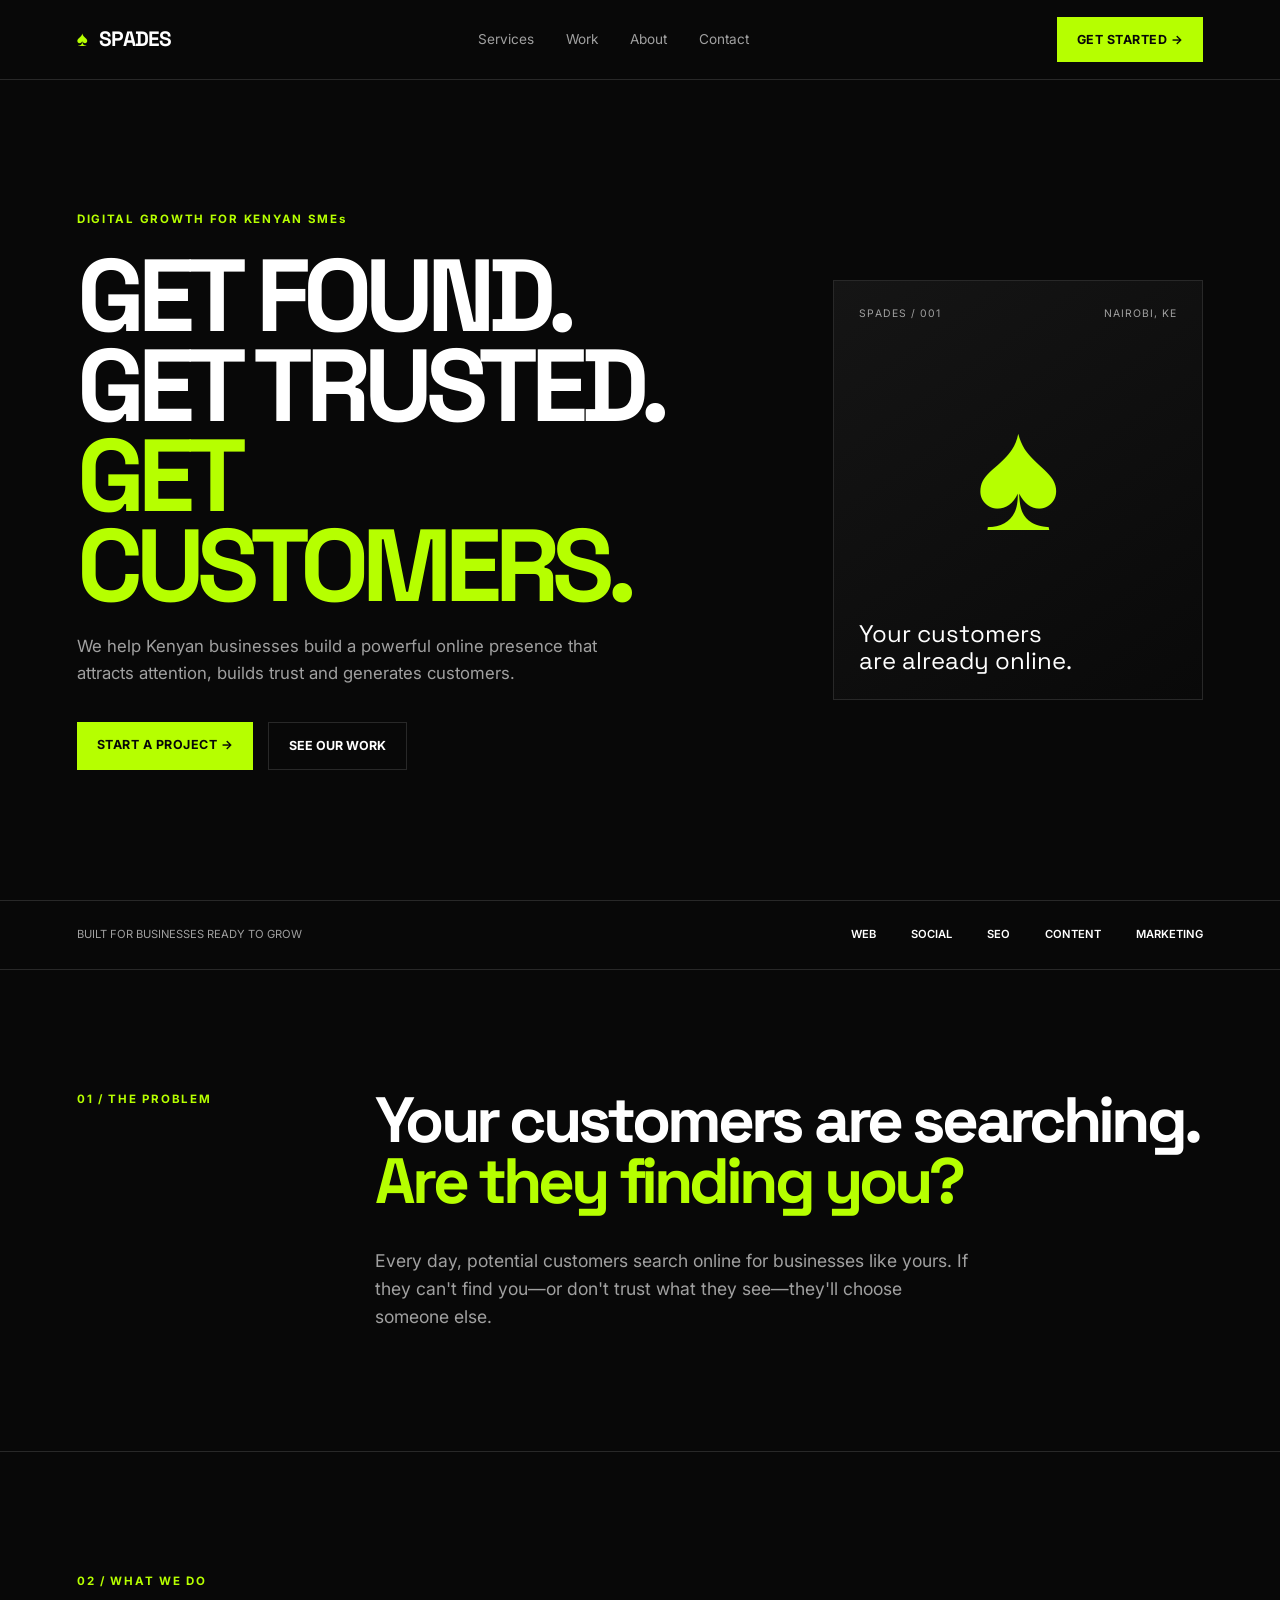
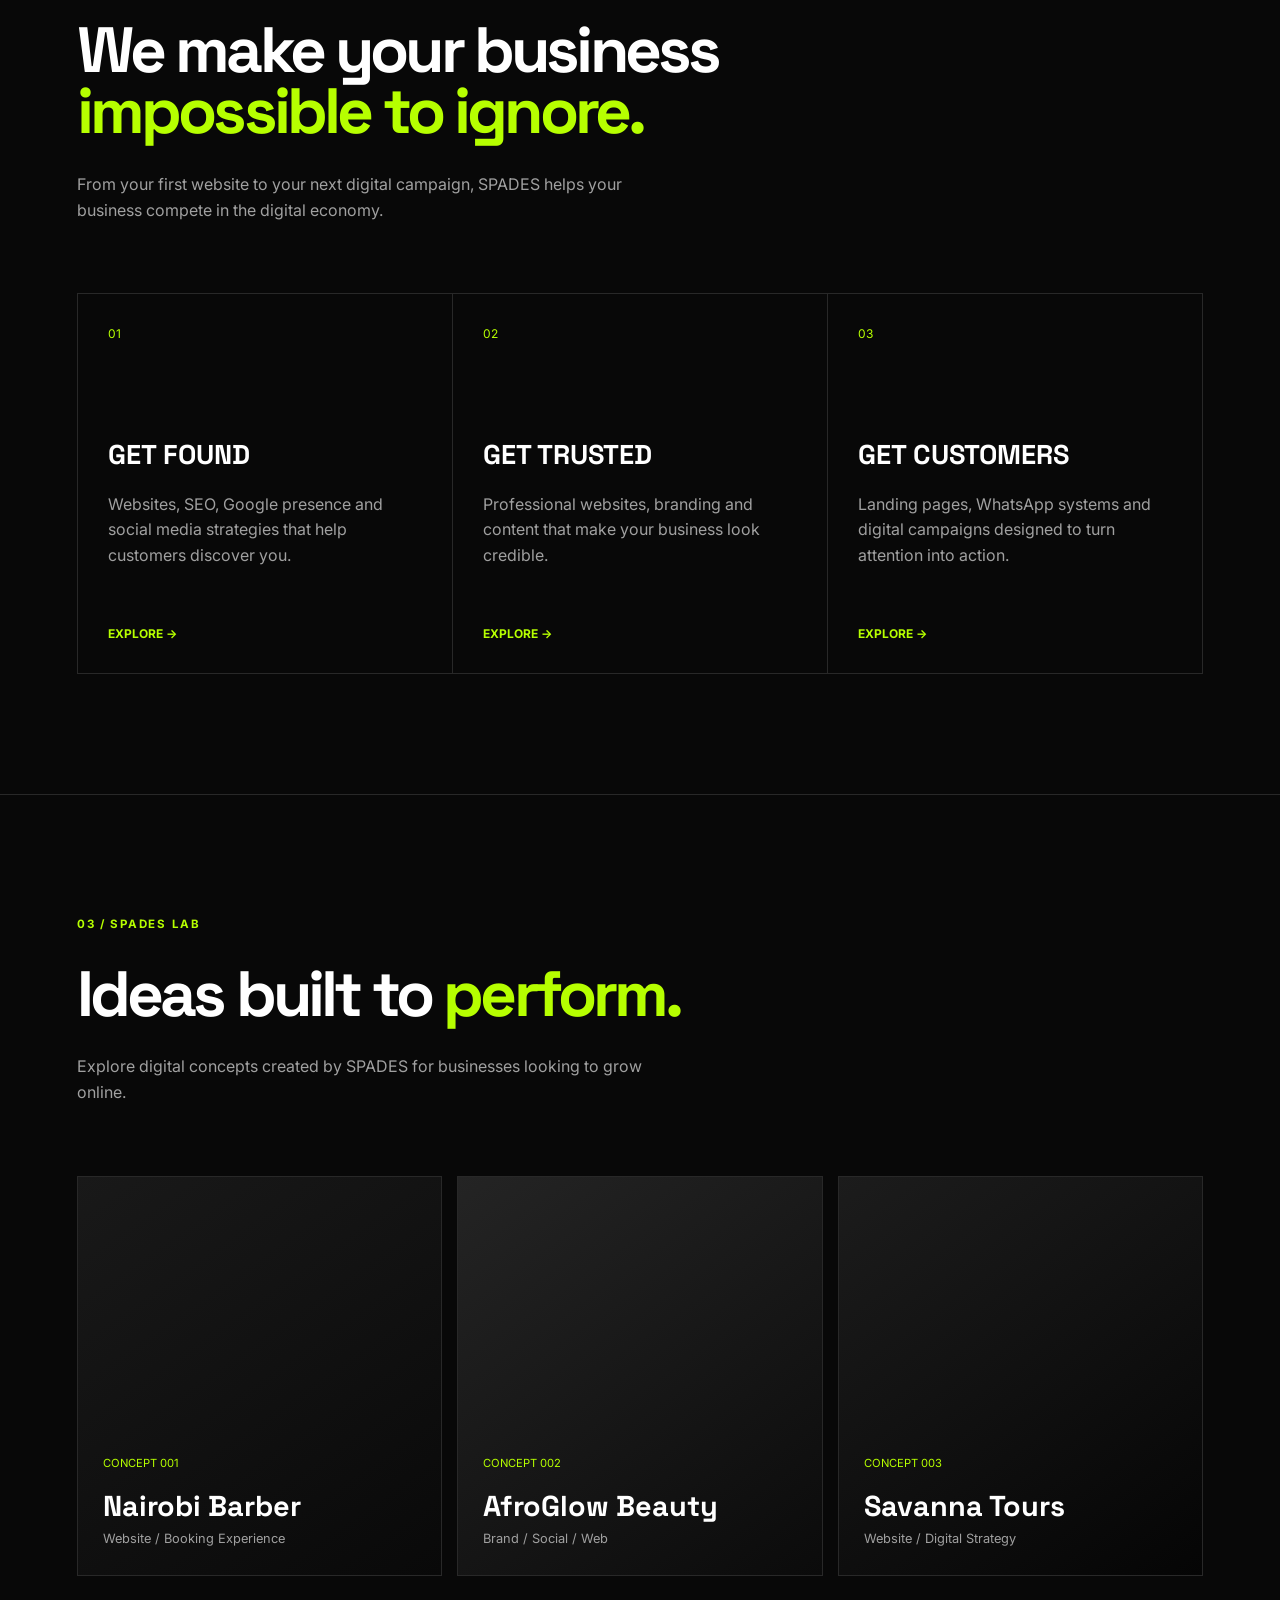
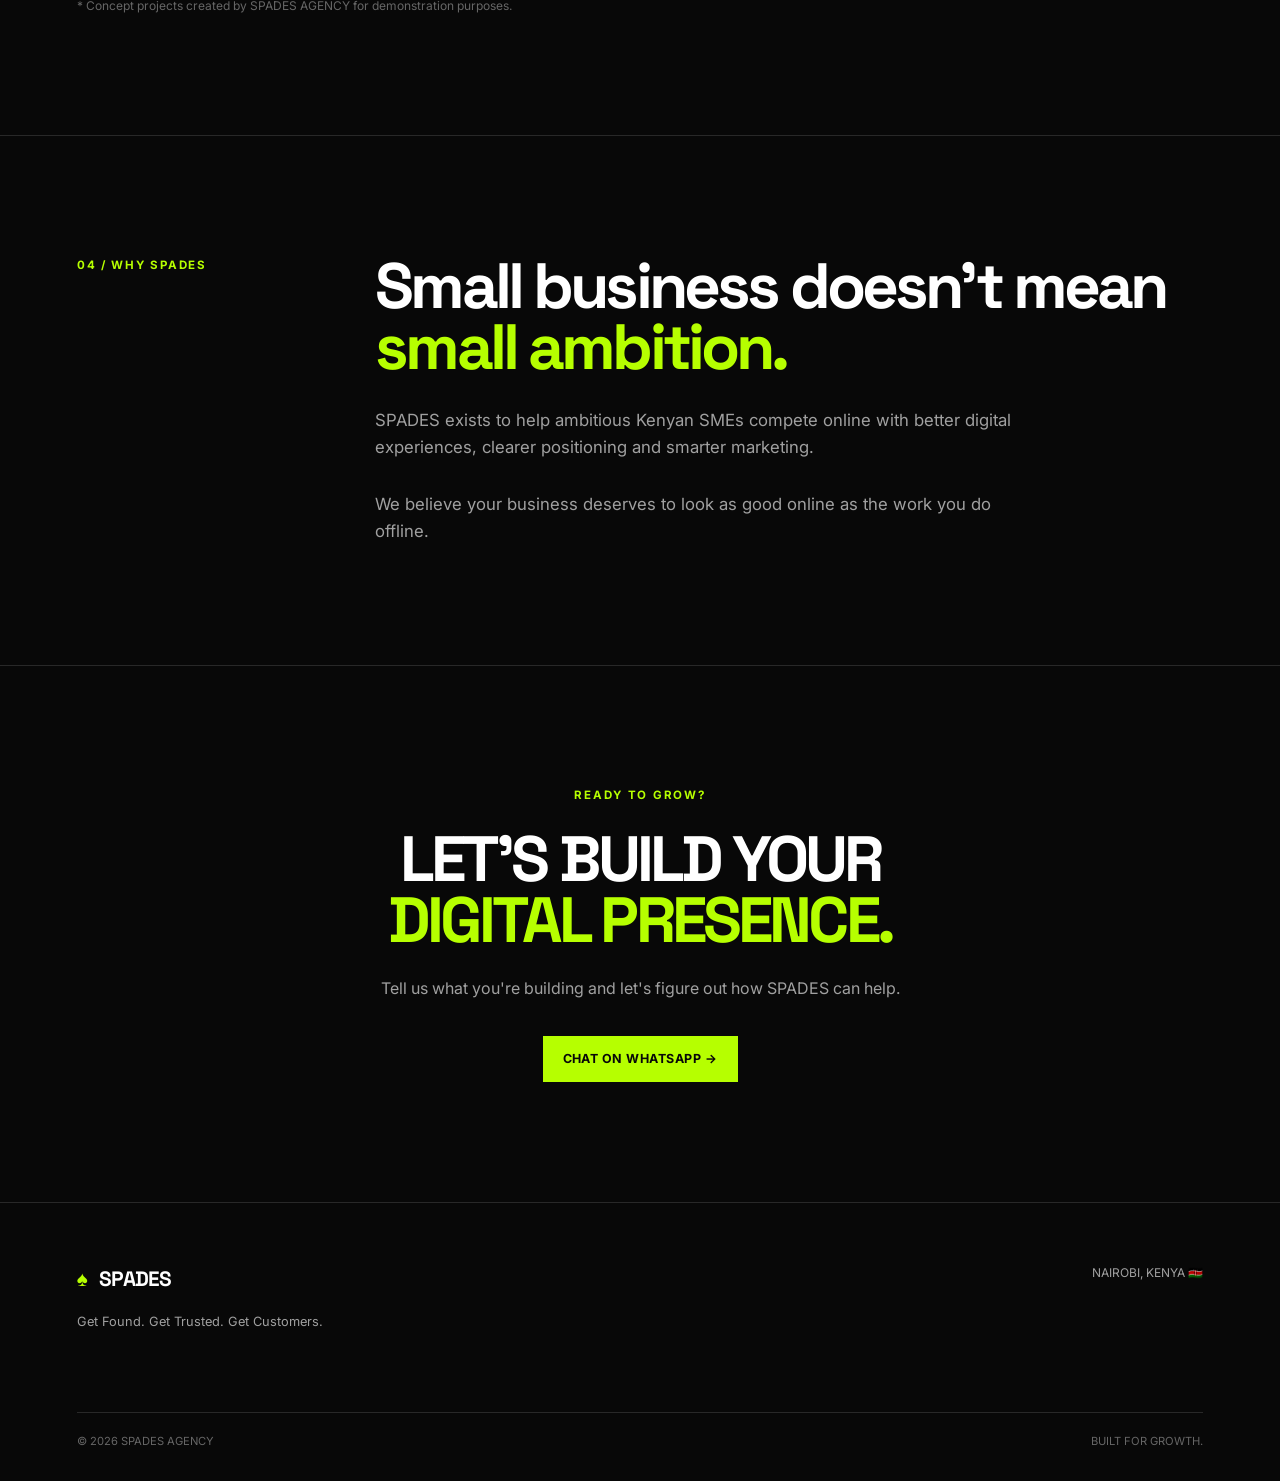
==== index.html @ f5f8a443 "updated whatsapp contact" ====
<!DOCTYPE html>
<html lang="en">
<head>
    <meta charset="UTF-8">
    <meta name="viewport" content="width=device-width, initial-scale=1.0">

    <meta name="description" content="SPADES AGENCY helps Kenyan SMEs get found, get trusted and get customers online.">

    <title>SPADES AGENCY | Get Found. Get Trusted. Get Customers.</title>

    <link rel="preconnect" href="https://fonts.googleapis.com">
    <link rel="preconnect" href="https://fonts.gstatic.com" crossorigin>
    <link href="https://fonts.googleapis.com/css2?family=Inter:wght@400;500;600;700&family=Space+Grotesk:wght@500;600;700&display=swap" rel="stylesheet">

    <link rel="stylesheet" href="style.css">
</head>

<body>

    <!-- NAVIGATION -->
    <header class="navbar">
        <a href="#" class="logo">
            <span class="logo-mark">♠</span>
            SPADES
        </a>

        <nav class="nav-links">
            <a href="#services">Services</a>
            <a href="#work">Work</a>
            <a href="#about">About</a>
            <a href="#contact">Contact</a>
        </nav>

        <a href="#contact" class="nav-button">GET STARTED →</a>
    </header>


    <main>

        <!-- HERO -->
        <section class="hero">

            <div class="hero-content">

                <p class="eyebrow">DIGITAL GROWTH FOR KENYAN SMEs</p>

                <h1>
                    GET FOUND.<br>
                    GET TRUSTED.<br>
                    <span>GET CUSTOMERS.</span>
                </h1>

                <p class="hero-text">
                    We help Kenyan businesses build a powerful online presence
                    that attracts attention, builds trust and generates customers.
                </p>

                <div class="hero-buttons">
                    <a href="#contact" class="primary-button">
                        START A PROJECT →
                    </a>

                    <a href="#work" class="secondary-button">
                        SEE OUR WORK
                    </a>
                </div>

            </div>

            <div class="hero-card">
                <div class="card-top">
                    <span>SPADES / 001</span>
                    <span>NAIROBI, KE</span>
                </div>

                <div class="spade-symbol">♠</div>

                <p>
                    Your customers<br>
                    are already online.
                </p>
            </div>

        </section>


        <!-- TRUST BAR -->
        <section class="trust-bar">
            <p>BUILT FOR BUSINESSES READY TO GROW</p>

            <div class="trust-items">
                <span>WEB</span>
                <span>SOCIAL</span>
                <span>SEO</span>
                <span>CONTENT</span>
                <span>MARKETING</span>
            </div>
        </section>


        <!-- PROBLEM -->
        <section class="problem section">

            <div class="section-label">01 / THE PROBLEM</div>

            <div class="problem-content">

                <h2>
                    Your customers are searching.
                    <span>Are they finding you?</span>
                </h2>

                <p>
                    Every day, potential customers search online for businesses
                    like yours. If they can't find you—or don't trust what they
                    see—they'll choose someone else.
                </p>

            </div>

        </section>


        <!-- SERVICES -->
        <section class="services section" id="services">

            <div class="section-label">02 / WHAT WE DO</div>

            <div class="section-heading">
                <h2>We make your business <span>impossible to ignore.</span></h2>

                <p>
                    From your first website to your next digital campaign,
                    SPADES helps your business compete in the digital economy.
                </p>
            </div>


            <div class="service-grid">

                <article class="service-card">
                    <span class="service-number">01</span>
                    <h3>GET FOUND</h3>
                    <p>
                        Websites, SEO, Google presence and social media
                        strategies that help customers discover you.
                    </p>
                    <a href="#contact">EXPLORE →</a>
                </article>


                <article class="service-card">
                    <span class="service-number">02</span>
                    <h3>GET TRUSTED</h3>
                    <p>
                        Professional websites, branding and content that
                        make your business look credible.
                    </p>
                    <a href="#contact">EXPLORE →</a>
                </article>


                <article class="service-card">
                    <span class="service-number">03</span>
                    <h3>GET CUSTOMERS</h3>
                    <p>
                        Landing pages, WhatsApp systems and digital campaigns
                        designed to turn attention into action.
                    </p>
                    <a href="#contact">EXPLORE →</a>
                </article>

            </div>

        </section>


        <!-- WORK -->
        <section class="work section" id="work">

            <div class="section-label">03 / SPADES LAB</div>

            <div class="section-heading">
                <h2>Ideas built to <span>perform.</span></h2>

                <p>
                    Explore digital concepts created by SPADES for businesses
                    looking to grow online.
                </p>
            </div>


            <div class="work-grid">

                <article class="project project-one">
                    <div>
                        <span>CONCEPT 001</span>
                        <h3>Nairobi Barber</h3>
                        <p>Website / Booking Experience</p>
                    </div>
                </article>


                <article class="project project-two">
                    <div>
                        <span>CONCEPT 002</span>
                        <h3>AfroGlow Beauty</h3>
                        <p>Brand / Social / Web</p>
                    </div>
                </article>


                <article class="project project-three">
                    <div>
                        <span>CONCEPT 003</span>
                        <h3>Savanna Tours</h3>
                        <p>Website / Digital Strategy</p>
                    </div>
                </article>

            </div>

            <p class="concept-note">
                * Concept projects created by SPADES AGENCY for demonstration purposes.
            </p>

        </section>


        <!-- ABOUT -->
        <section class="about section" id="about">

            <div class="section-label">04 / WHY SPADES</div>

            <div class="about-content">

                <h2>
                    Small business doesn't mean
                    <span>small ambition.</span>
                </h2>

                <p>
                    SPADES exists to help ambitious Kenyan SMEs compete online
                    with better digital experiences, clearer positioning and
                    smarter marketing.
                </p>

                <p>
                    We believe your business deserves to look as good online
                    as the work you do offline.
                </p>

            </div>

        </section>


        <!-- CTA -->
        <section class="cta section" id="contact">

            <p class="eyebrow">READY TO GROW?</p>

            <h2>
                LET'S BUILD YOUR<br>
                <span>DIGITAL PRESENCE.</span>
            </h2>

            <p>
                Tell us what you're building and let's figure out how
                SPADES can help.
            </p>

            <a
                href="https://wa.me/254719787933?text=Hi%20SPADES%20AGENCY%2C%20I%27d%20like%20to%20discuss%20getting%20my%20business%20online."
                class="primary-button"
                target="_blank"
                rel="noopener"
            >
                CHAT ON WHATSAPP →
            </a>

        </section>

    </main>


    <!-- FOOTER -->
    <footer>

        <div class="footer-top">

            <div>
                <a href="#" class="logo">
                    <span class="logo-mark">♠</span>
                    SPADES
                </a>

                <p>Get Found. Get Trusted. Get Customers.</p>
            </div>

            <div class="footer-location">
                NAIROBI, KENYA 🇰🇪
            </div>

        </div>

        <div class="footer-bottom">
            <span>© 2026 SPADES AGENCY</span>
            <span>BUILT FOR GROWTH.</span>
        </div>

    </footer>


    <script src="script.js"></script>

</body>
</html>
---- style.css ----
:root {
    --black: #080808;
    --dark: #111111;
    --white: #ffffff;
    --gray: #a0a0a0;
    --light-gray: #e8e8e8;
    --green: #b6ff00;
    --border: #282828;
}

* {
    margin: 0;
    padding: 0;
    box-sizing: border-box;
}

html {
    scroll-behavior: smooth;
}

body {
    background: var(--black);
    color: var(--white);
    font-family: "Inter", sans-serif;
    line-height: 1.6;
}

a {
    color: inherit;
    text-decoration: none;
}

.navbar {
    height: 80px;
    padding: 0 6%;
    display: flex;
    align-items: center;
    justify-content: space-between;
    border-bottom: 1px solid var(--border);
}

.logo {
    font-family: "Space Grotesk", sans-serif;
    font-size: 1.3rem;
    font-weight: 700;
    letter-spacing: -0.04em;
}

.logo-mark {
    color: var(--green);
    margin-right: 8px;
}

.nav-links {
    display: flex;
    gap: 32px;
}

.nav-links a {
    color: var(--gray);
    font-size: 0.85rem;
    transition: 0.3s;
}

.nav-links a:hover {
    color: var(--white);
}

.nav-button,
.primary-button {
    display: inline-block;
    padding: 13px 20px;
    background: var(--green);
    color: var(--black);
    font-size: 0.78rem;
    font-weight: 700;
    letter-spacing: 0.04em;
    transition: transform 0.3s;
}

.nav-button:hover,
.primary-button:hover {
    transform: translateY(-3px);
}

.hero {
    min-height: calc(100vh - 80px);
    padding: 8% 6%;
    display: grid;
    grid-template-columns: 1.3fr 0.7fr;
    align-items: center;
    gap: 70px;
}

.eyebrow,
.section-label {
    color: var(--green);
    font-size: 0.72rem;
    font-weight: 700;
    letter-spacing: 0.15em;
}

.hero h1 {
    margin: 22px 0;
    font-family: "Space Grotesk", sans-serif;
    font-size: clamp(3.5rem, 8vw, 7.5rem);
    line-height: 0.88;
    letter-spacing: -0.07em;
}

.hero h1 span,
.section-heading span,
.problem h2 span,
.about h2 span,
.cta h2 span {
    color: var(--green);
}

.hero-text {
    max-width: 560px;
    color: var(--gray);
    font-size: 1.05rem;
}

.hero-buttons {
    display: flex;
    gap: 15px;
    margin-top: 35px;
    flex-wrap: wrap;
}

.secondary-button {
    border: 1px solid var(--border);
    padding: 13px 20px;
    font-size: 0.78rem;
    font-weight: 700;
}

.hero-card {
    min-height: 420px;
    padding: 25px;
    border: 1px solid var(--border);
    background: linear-gradient(145deg, #151515, #090909);
    display: flex;
    flex-direction: column;
    justify-content: space-between;
}

.card-top {
    display: flex;
    justify-content: space-between;
    color: var(--gray);
    font-size: 0.65rem;
    letter-spacing: 0.1em;
}

.spade-symbol {
    text-align: center;
    color: var(--green);
    font-size: 10rem;
    line-height: 1;
}

.hero-card p {
    font-family: "Space Grotesk", sans-serif;
    font-size: 1.5rem;
    line-height: 1.1;
}

.trust-bar {
    padding: 25px 6%;
    border-top: 1px solid var(--border);
    border-bottom: 1px solid var(--border);
    display: flex;
    justify-content: space-between;
    gap: 20px;
    color: var(--gray);
    font-size: 0.7rem;
}

.trust-items {
    display: flex;
    gap: 35px;
    color: var(--white);
    font-weight: 600;
}

.section {
    padding: 120px 6%;
    border-bottom: 1px solid var(--border);
}

.problem {
    display: grid;
    grid-template-columns: 0.3fr 1fr;
    gap: 50px;
}

.problem-content {
    max-width: 850px;
}

.problem h2,
.section-heading h2,
.about h2,
.cta h2 {
    font-family: "Space Grotesk", sans-serif;
    font-size: clamp(2.7rem, 5vw, 5.5rem);
    line-height: 0.95;
    letter-spacing: -0.06em;
}

.problem-content p {
    max-width: 600px;
    margin-top: 35px;
    color: var(--gray);
    font-size: 1.1rem;
}

.section-heading {
    max-width: 900px;
    margin: 30px 0 70px;
}

.section-heading p {
    max-width: 600px;
    margin-top: 30px;
    color: var(--gray);
}

.service-grid {
    display: grid;
    grid-template-columns: repeat(3, 1fr);
    border-top: 1px solid var(--border);
    border-left: 1px solid var(--border);
}

.service-card {
    min-height: 380px;
    padding: 30px;
    border-right: 1px solid var(--border);
    border-bottom: 1px solid var(--border);
    display: flex;
    flex-direction: column;
}

.service-number {
    color: var(--green);
    font-size: 0.75rem;
}

.service-card h3 {
    margin-top: 90px;
    font-family: "Space Grotesk", sans-serif;
    font-size: 1.7rem;
}

.service-card p {
    margin-top: 15px;
    color: var(--gray);
}

.service-card a {
    margin-top: auto;
    color: var(--green);
    font-size: 0.75rem;
    font-weight: 700;
}

.work-grid {
    display: grid;
    grid-template-columns: repeat(3, 1fr);
    gap: 15px;
}

.project {
    min-height: 400px;
    padding: 25px;
    display: flex;
    align-items: flex-end;
    border: 1px solid var(--border);
    background: linear-gradient(145deg, #191919, #090909);
}

.project span {
    color: var(--green);
    font-size: 0.7rem;
}

.project h3 {
    margin-top: 8px;
    font-family: "Space Grotesk", sans-serif;
    font-size: 1.8rem;
}

.project p {
    color: var(--gray);
    font-size: 0.8rem;
}

.project-two {
    background: linear-gradient(145deg, #242424, #0b0b0b);
}

.project-three {
    background: linear-gradient(145deg, #1c1c1c, #050505);
}

.concept-note {
    margin-top: 20px;
    color: #666;
    font-size: 0.75rem;
}

.about {
    display: grid;
    grid-template-columns: 0.3fr 1fr;
    gap: 50px;
}

.about-content {
    max-width: 850px;
}

.about-content p {
    max-width: 650px;
    margin-top: 30px;
    color: var(--gray);
    font-size: 1.05rem;
}

.cta {
    text-align: center;
}

.cta h2 {
    margin: 25px auto;
}

.cta > p:not(.eyebrow) {
    max-width: 550px;
    margin: 0 auto 35px;
    color: var(--gray);
}

footer {
    padding: 60px 6% 30px;
}

.footer-top,
.footer-bottom {
    display: flex;
    justify-content: space-between;
    gap: 20px;
}

.footer-top p {
    margin-top: 15px;
    color: var(--gray);
    font-size: 0.8rem;
}

.footer-location {
    color: var(--gray);
    font-size: 0.75rem;
}

.footer-bottom {
    margin-top: 80px;
    padding-top: 20px;
    border-top: 1px solid var(--border);
    color: #666;
    font-size: 0.7rem;
}


/* MOBILE */

@media (max-width: 800px) {

    .navbar {
        height: auto;
        padding: 20px 5%;
        flex-wrap: wrap;
        gap: 20px;
    }

    .nav-links {
        order: 3;
        width: 100%;
        justify-content: space-between;
        gap: 10px;
    }

    .nav-button {
        padding: 10px 13px;
    }

    .hero {
        min-height: auto;
        padding: 80px 5%;
        grid-template-columns: 1fr;
    }

    .hero h1 {
        font-size: clamp(3rem, 15vw, 5rem);
    }

    .hero-card {
        min-height: 330px;
    }

    .spade-symbol {
        font-size: 7rem;
    }

    .trust-bar {
        flex-direction: column;
        padding: 25px 5%;
    }

    .trust-items {
        flex-wrap: wrap;
        gap: 15px;
    }

    .section {
        padding: 80px 5%;
    }

    .problem,
    .about {
        grid-template-columns: 1fr;
        gap: 30px;
    }

    .service-grid,
    .work-grid {
        grid-template-columns: 1fr;
    }

    .service-card {
        min-height: 330px;
    }

    .service-card h3 {
        margin-top: 60px;
    }

    .project {
        min-height: 320px;
    }

    .footer-top,
    .footer-bottom {
        flex-direction: column;
    }

}
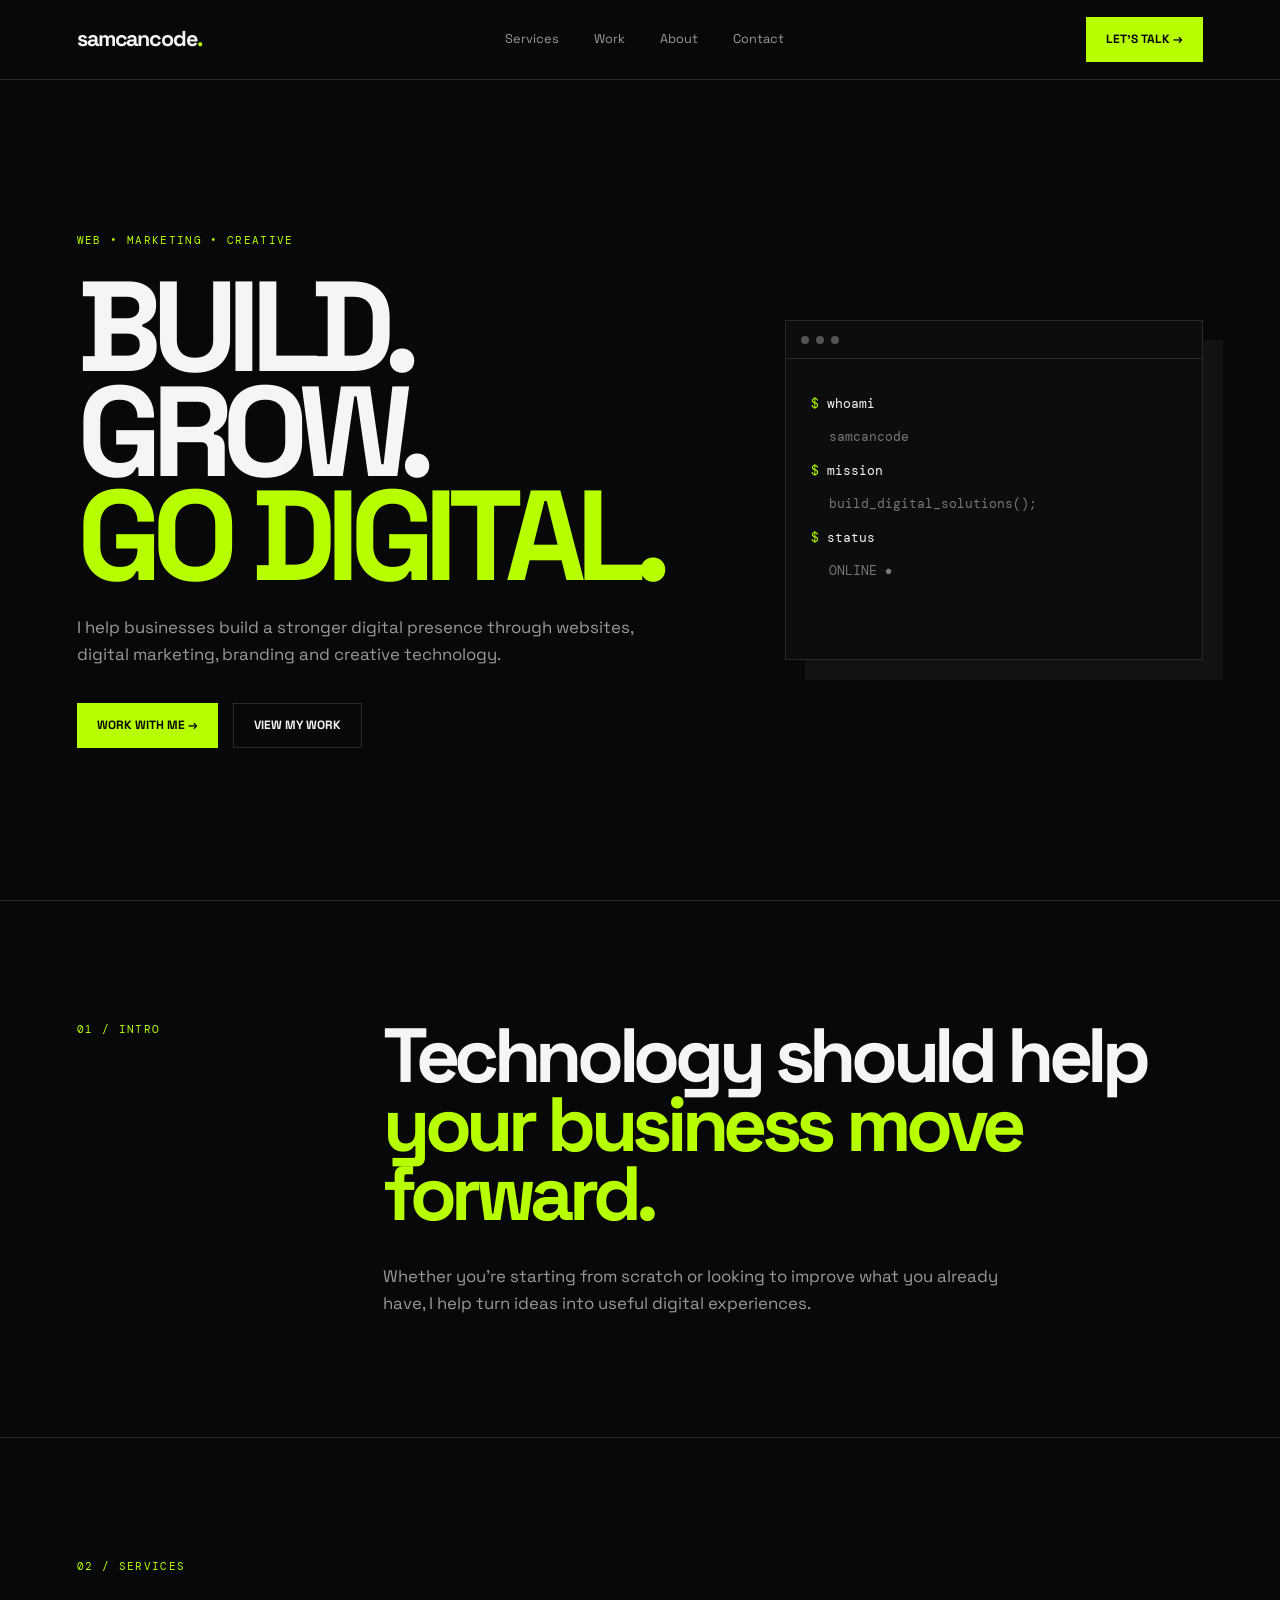
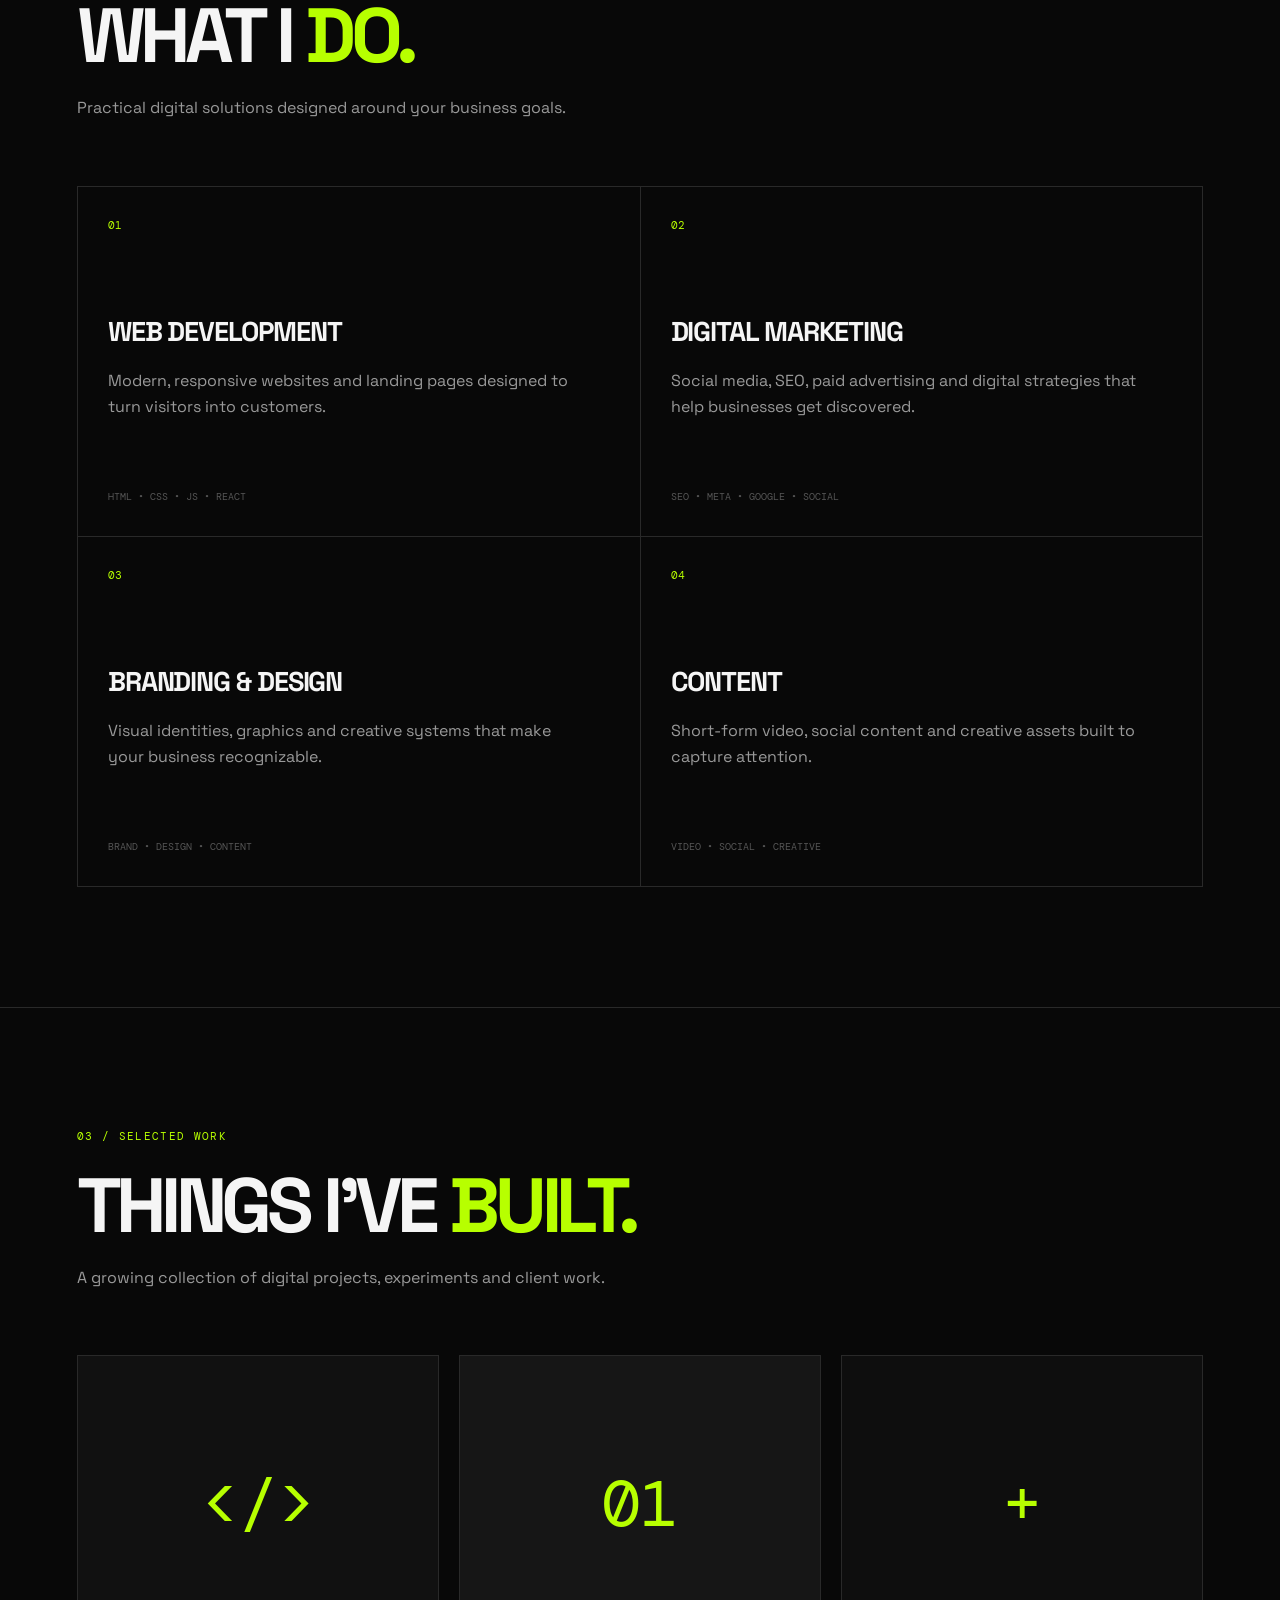
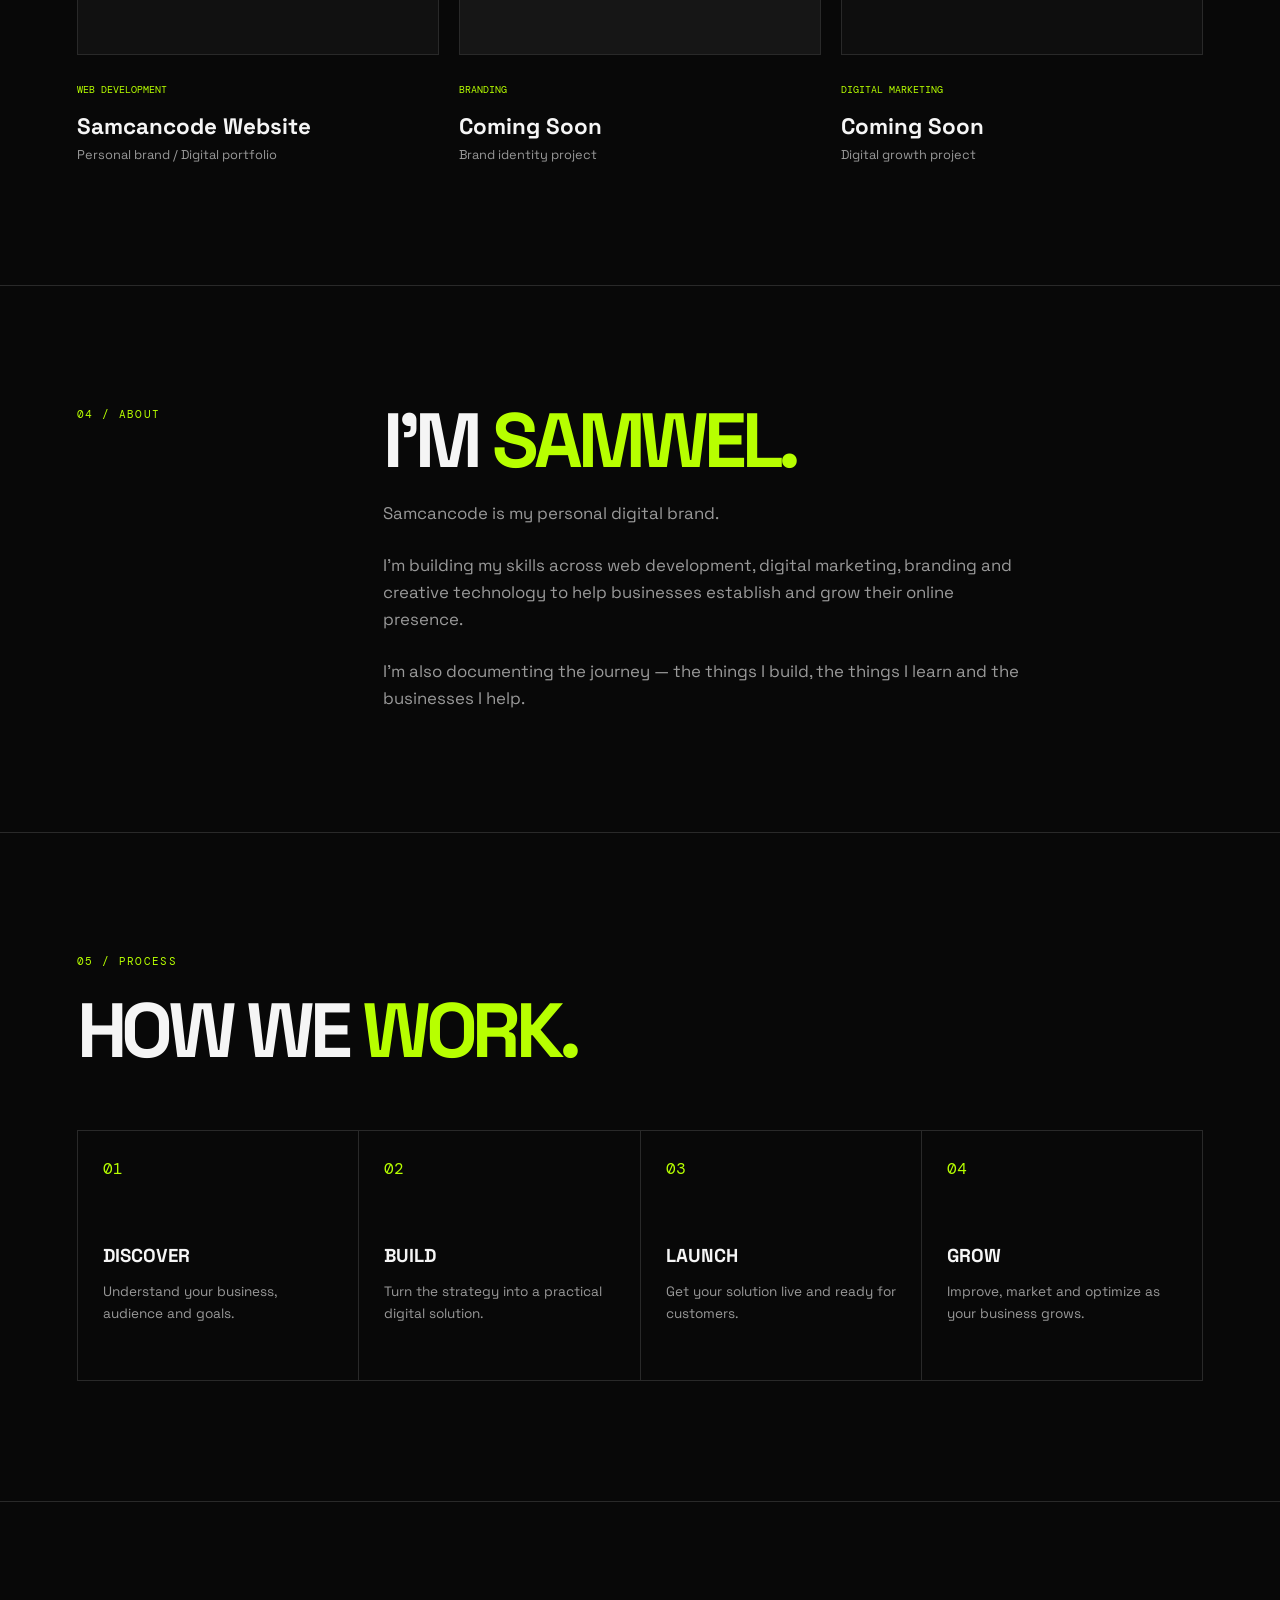
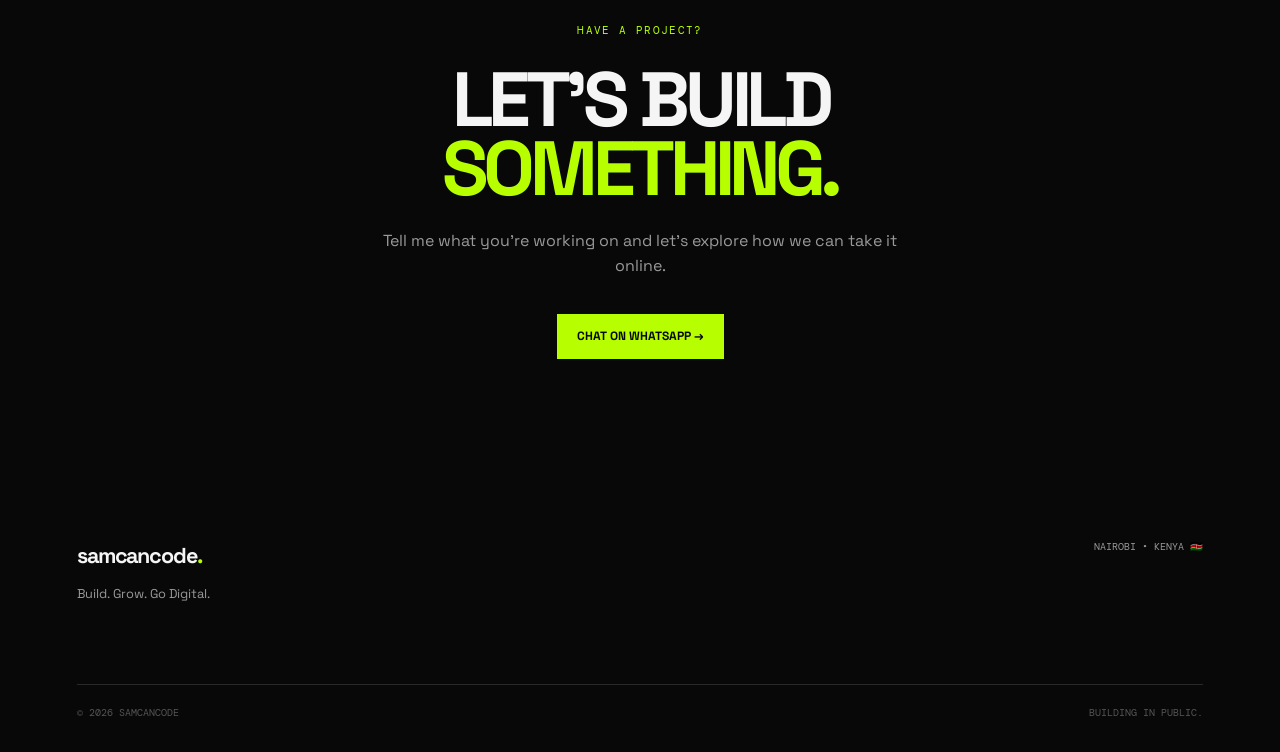
==== commit a9e447c8: "updated website to a personal brand" ====
--- a/index.html
+++ b/index.html
@@ -4,13 +4,23 @@
     <meta charset="UTF-8">
     <meta name="viewport" content="width=device-width, initial-scale=1.0">
 
-    <meta name="description" content="SPADES AGENCY helps Kenyan SMEs get found, get trusted and get customers online.">
-
-    <title>SPADES AGENCY | Get Found. Get Trusted. Get Customers.</title>
+    <meta name="description" content="Samcancode — Web development, digital marketing, branding and creative digital solutions.">
+
+    <meta name="author" content="Samcancode">
+
+    <meta property="og:title" content="Samcancode — Build. Grow. Go Digital.">
+    <meta property="og:description" content="Digital solutions for businesses ready to build, grow and go digital.">
+    <meta property="og:type" content="website">
+
+    <title>Samcancode — Build. Grow. Go Digital.</title>
 
     <link rel="preconnect" href="https://fonts.googleapis.com">
     <link rel="preconnect" href="https://fonts.gstatic.com" crossorigin>
-    <link href="https://fonts.googleapis.com/css2?family=Inter:wght@400;500;600;700&family=Space+Grotesk:wght@500;600;700&display=swap" rel="stylesheet">
+
+    <link
+        href="https://fonts.googleapis.com/css2?family=DM+Mono:wght@400;500&family=Space+Grotesk:wght@400;500;600;700&display=swap"
+        rel="stylesheet"
+    >
 
     <link rel="stylesheet" href="style.css">
 </head>
@@ -19,9 +29,9 @@
 
     <!-- NAVIGATION -->
     <header class="navbar">
+
         <a href="#" class="logo">
-            <span class="logo-mark">♠</span>
-            SPADES
+            samcancode<span>.</span>
         </a>
 
         <nav class="nav-links">
@@ -31,7 +41,10 @@
             <a href="#contact">Contact</a>
         </nav>
 
-        <a href="#contact" class="nav-button">GET STARTED →</a>
+        <a href="#contact" class="nav-button">
+            LET'S TALK →
+        </a>
+
     </header>
 
 
@@ -42,78 +55,97 @@
 
             <div class="hero-content">
 
-                <p class="eyebrow">DIGITAL GROWTH FOR KENYAN SMEs</p>
+                <p class="eyebrow">
+                    WEB • MARKETING • CREATIVE
+                </p>
 
                 <h1>
-                    GET FOUND.<br>
-                    GET TRUSTED.<br>
-                    <span>GET CUSTOMERS.</span>
+                    BUILD.<br>
+                    GROW.<br>
+                    <span>GO DIGITAL.</span>
                 </h1>
 
-                <p class="hero-text">
-                    We help Kenyan businesses build a powerful online presence
-                    that attracts attention, builds trust and generates customers.
+                <p class="hero-description">
+                    I help businesses build a stronger digital presence
+                    through websites, digital marketing, branding and
+                    creative technology.
                 </p>
 
                 <div class="hero-buttons">
+
                     <a href="#contact" class="primary-button">
-                        START A PROJECT →
+                        WORK WITH ME →
                     </a>
 
                     <a href="#work" class="secondary-button">
-                        SEE OUR WORK
+                        VIEW MY WORK
                     </a>
-                </div>
-
-            </div>
-
-            <div class="hero-card">
-                <div class="card-top">
-                    <span>SPADES / 001</span>
-                    <span>NAIROBI, KE</span>
-                </div>
-
-                <div class="spade-symbol">♠</div>
-
-                <p>
-                    Your customers<br>
-                    are already online.
-                </p>
-            </div>
-
-        </section>
-
-
-        <!-- TRUST BAR -->
-        <section class="trust-bar">
-            <p>BUILT FOR BUSINESSES READY TO GROW</p>
-
-            <div class="trust-items">
-                <span>WEB</span>
-                <span>SOCIAL</span>
-                <span>SEO</span>
-                <span>CONTENT</span>
-                <span>MARKETING</span>
-            </div>
-        </section>
-
-
-        <!-- PROBLEM -->
-        <section class="problem section">
-
-            <div class="section-label">01 / THE PROBLEM</div>
-
-            <div class="problem-content">
+
+                </div>
+
+            </div>
+
+
+            <div class="hero-terminal">
+
+                <div class="terminal-header">
+                    <span></span>
+                    <span></span>
+                    <span></span>
+                </div>
+
+                <div class="terminal-body">
+
+                    <p>
+                        <span class="green">$</span>
+                        whoami
+                    </p>
+
+                    <p class="output">
+                        samcancode
+                    </p>
+
+                    <p>
+                        <span class="green">$</span>
+                        mission
+                    </p>
+
+                    <p class="output">
+                        build_digital_solutions();
+                    </p>
+
+                    <p>
+                        <span class="green">$</span>
+                        status
+                    </p>
+
+                    <p class="output green-text">
+                        ONLINE ●
+                    </p>
+
+                </div>
+
+            </div>
+
+        </section>
+
+
+        <!-- INTRO -->
+        <section class="intro section">
+
+            <p class="section-number">01 / INTRO</p>
+
+            <div class="intro-content">
 
                 <h2>
-                    Your customers are searching.
-                    <span>Are they finding you?</span>
+                    Technology should help
+                    <span>your business move forward.</span>
                 </h2>
 
                 <p>
-                    Every day, potential customers search online for businesses
-                    like yours. If they can't find you—or don't trust what they
-                    see—they'll choose someone else.
+                    Whether you're starting from scratch or looking to
+                    improve what you already have, I help turn ideas into
+                    useful digital experiences.
                 </p>
 
             </div>
@@ -124,50 +156,101 @@
         <!-- SERVICES -->
         <section class="services section" id="services">
 
-            <div class="section-label">02 / WHAT WE DO</div>
+            <p class="section-number">02 / SERVICES</p>
 
             <div class="section-heading">
-                <h2>We make your business <span>impossible to ignore.</span></h2>
-
-                <p>
-                    From your first website to your next digital campaign,
-                    SPADES helps your business compete in the digital economy.
-                </p>
+
+                <h2>
+                    WHAT I <span>DO.</span>
+                </h2>
+
+                <p>
+                    Practical digital solutions designed around your
+                    business goals.
+                </p>
+
             </div>
 
 
             <div class="service-grid">
 
                 <article class="service-card">
+
                     <span class="service-number">01</span>
-                    <h3>GET FOUND</h3>
-                    <p>
-                        Websites, SEO, Google presence and social media
-                        strategies that help customers discover you.
-                    </p>
-                    <a href="#contact">EXPLORE →</a>
+
+                    <h3>
+                        WEB DEVELOPMENT
+                    </h3>
+
+                    <p>
+                        Modern, responsive websites and landing pages
+                        designed to turn visitors into customers.
+                    </p>
+
+                    <span class="service-tech">
+                        HTML • CSS • JS • REACT
+                    </span>
+
                 </article>
 
 
                 <article class="service-card">
+
                     <span class="service-number">02</span>
-                    <h3>GET TRUSTED</h3>
-                    <p>
-                        Professional websites, branding and content that
-                        make your business look credible.
-                    </p>
-                    <a href="#contact">EXPLORE →</a>
+
+                    <h3>
+                        DIGITAL MARKETING
+                    </h3>
+
+                    <p>
+                        Social media, SEO, paid advertising and digital
+                        strategies that help businesses get discovered.
+                    </p>
+
+                    <span class="service-tech">
+                        SEO • META • GOOGLE • SOCIAL
+                    </span>
+
                 </article>
 
 
                 <article class="service-card">
+
                     <span class="service-number">03</span>
-                    <h3>GET CUSTOMERS</h3>
-                    <p>
-                        Landing pages, WhatsApp systems and digital campaigns
-                        designed to turn attention into action.
-                    </p>
-                    <a href="#contact">EXPLORE →</a>
+
+                    <h3>
+                        BRANDING & DESIGN
+                    </h3>
+
+                    <p>
+                        Visual identities, graphics and creative systems
+                        that make your business recognizable.
+                    </p>
+
+                    <span class="service-tech">
+                        BRAND • DESIGN • CONTENT
+                    </span>
+
+                </article>
+
+
+                <article class="service-card">
+
+                    <span class="service-number">04</span>
+
+                    <h3>
+                        CONTENT
+                    </h3>
+
+                    <p>
+                        Short-form video, social content and creative
+                        assets built to capture attention.
+                    </p>
+
+                    <span class="service-tech">
+                        VIDEO • SOCIAL • CREATIVE
+                    </span>
+
                 </article>
 
             </div>
@@ -178,51 +261,99 @@
         <!-- WORK -->
         <section class="work section" id="work">
 
-            <div class="section-label">03 / SPADES LAB</div>
+            <p class="section-number">03 / SELECTED WORK</p>
 
             <div class="section-heading">
-                <h2>Ideas built to <span>perform.</span></h2>
-
-                <p>
-                    Explore digital concepts created by SPADES for businesses
-                    looking to grow online.
-                </p>
+
+                <h2>
+                    THINGS I'VE <span>BUILT.</span>
+                </h2>
+
+                <p>
+                    A growing collection of digital projects, experiments
+                    and client work.
+                </p>
+
             </div>
 
 
             <div class="work-grid">
 
-                <article class="project project-one">
-                    <div>
-                        <span>CONCEPT 001</span>
-                        <h3>Nairobi Barber</h3>
-                        <p>Website / Booking Experience</p>
+                <article class="project">
+
+                    <div class="project-image project-one">
+                        <span>&lt;/&gt;</span>
                     </div>
-                </article>
-
-
-                <article class="project project-two">
-                    <div>
-                        <span>CONCEPT 002</span>
-                        <h3>AfroGlow Beauty</h3>
-                        <p>Brand / Social / Web</p>
+
+                    <div class="project-info">
+
+                        <span class="project-category">
+                            WEB DEVELOPMENT
+                        </span>
+
+                        <h3>
+                            Samcancode Website
+                        </h3>
+
+                        <p>
+                            Personal brand / Digital portfolio
+                        </p>
+
                     </div>
-                </article>
-
-
-                <article class="project project-three">
-                    <div>
-                        <span>CONCEPT 003</span>
-                        <h3>Savanna Tours</h3>
-                        <p>Website / Digital Strategy</p>
+
+                </article>
+
+
+                <article class="project">
+
+                    <div class="project-image project-two">
+                        <span>01</span>
                     </div>
-                </article>
-
-            </div>
-
-            <p class="concept-note">
-                * Concept projects created by SPADES AGENCY for demonstration purposes.
-            </p>
+
+                    <div class="project-info">
+
+                        <span class="project-category">
+                            BRANDING
+                        </span>
+
+                        <h3>
+                            Coming Soon
+                        </h3>
+
+                        <p>
+                            Brand identity project
+                        </p>
+
+                    </div>
+
+                </article>
+
+
+                <article class="project">
+
+                    <div class="project-image project-three">
+                        <span>+</span>
+                    </div>
+
+                    <div class="project-info">
+
+                        <span class="project-category">
+                            DIGITAL MARKETING
+                        </span>
+
+                        <h3>
+                            Coming Soon
+                        </h3>
+
+                        <p>
+                            Digital growth project
+                        </p>
+
+                    </div>
+
+                </article>
+
+            </div>
 
         </section>
 
@@ -230,48 +361,107 @@
         <!-- ABOUT -->
         <section class="about section" id="about">
 
-            <div class="section-label">04 / WHY SPADES</div>
+            <p class="section-number">04 / ABOUT</p>
 
             <div class="about-content">
 
                 <h2>
-                    Small business doesn't mean
-                    <span>small ambition.</span>
+                    I'M <span>SAMWEL.</span>
                 </h2>
 
                 <p>
-                    SPADES exists to help ambitious Kenyan SMEs compete online
-                    with better digital experiences, clearer positioning and
-                    smarter marketing.
-                </p>
-
-                <p>
-                    We believe your business deserves to look as good online
-                    as the work you do offline.
-                </p>
-
-            </div>
-
-        </section>
-
-
-        <!-- CTA -->
-        <section class="cta section" id="contact">
-
-            <p class="eyebrow">READY TO GROW?</p>
+                    Samcancode is my personal digital brand.
+                </p>
+
+                <p>
+                    I'm building my skills across web development,
+                    digital marketing, branding and creative technology
+                    to help businesses establish and grow their online
+                    presence.
+                </p>
+
+                <p>
+                    I'm also documenting the journey — the things I build,
+                    the things I learn and the businesses I help.
+                </p>
+
+            </div>
+
+        </section>
+
+
+        <!-- PROCESS -->
+        <section class="process section">
+
+            <p class="section-number">05 / PROCESS</p>
+
+            <div class="section-heading">
+
+                <h2>
+                    HOW WE <span>WORK.</span>
+                </h2>
+
+            </div>
+
+
+            <div class="process-grid">
+
+                <div>
+                    <span>01</span>
+                    <h3>DISCOVER</h3>
+                    <p>
+                        Understand your business, audience and goals.
+                    </p>
+                </div>
+
+                <div>
+                    <span>02</span>
+                    <h3>BUILD</h3>
+                    <p>
+                        Turn the strategy into a practical digital solution.
+                    </p>
+                </div>
+
+                <div>
+                    <span>03</span>
+                    <h3>LAUNCH</h3>
+                    <p>
+                        Get your solution live and ready for customers.
+                    </p>
+                </div>
+
+                <div>
+                    <span>04</span>
+                    <h3>GROW</h3>
+                    <p>
+                        Improve, market and optimize as your business grows.
+                    </p>
+                </div>
+
+            </div>
+
+        </section>
+
+
+        <!-- CONTACT -->
+        <section class="contact section" id="contact">
+
+            <p class="eyebrow">
+                HAVE A PROJECT?
+            </p>
 
             <h2>
-                LET'S BUILD YOUR<br>
-                <span>DIGITAL PRESENCE.</span>
+                LET'S BUILD<br>
+                <span>SOMETHING.</span>
             </h2>
 
             <p>
-                Tell us what you're building and let's figure out how
-                SPADES can help.
+                Tell me what you're working on and let's explore
+                how we can take it online.
             </p>
 
             <a
-                href="https://wa.me/254719787933?text=Hi%20SPADES%20AGENCY%2C%20I%27d%20like%20to%20discuss%20getting%20my%20business%20online."
+                href="https://wa.me/254719787933?text=Hi%20Samcancode%2C%20I%27d%20like%20to%20discuss%20a%20digital%20project."
                 class="primary-button"
                 target="_blank"
                 rel="noopener"
@@ -287,26 +477,37 @@
     <!-- FOOTER -->
     <footer>
 
-        <div class="footer-top">
+        <div class="footer-main">
 
             <div>
+
                 <a href="#" class="logo">
-                    <span class="logo-mark">♠</span>
-                    SPADES
+                    samcancode<span>.</span>
                 </a>
 
-                <p>Get Found. Get Trusted. Get Customers.</p>
+                <p>
+                    Build. Grow. Go Digital.
+                </p>
+
             </div>
 
             <div class="footer-location">
-                NAIROBI, KENYA 🇰🇪
+                NAIROBI • KENYA 🇰🇪
             </div>
 
         </div>
 
+
         <div class="footer-bottom">
-            <span>© 2026 SPADES AGENCY</span>
-            <span>BUILT FOR GROWTH.</span>
+
+            <span>
+                © 2026 SAMCANCODE
+            </span>
+
+            <span>
+                BUILDING IN PUBLIC.
+            </span>
+
         </div>
 
     </footer>
--- a/style.css
+++ b/style.css
@@ -1,11 +1,10 @@
 :root {
     --black: #080808;
     --dark: #111111;
-    --white: #ffffff;
-    --gray: #a0a0a0;
-    --light-gray: #e8e8e8;
-    --green: #b6ff00;
-    --border: #282828;
+    --white: #f5f5f5;
+    --gray: #999999;
+    --green: #b7ff00;
+    --border: #292929;
 }
 
 * {
@@ -21,7 +20,7 @@
 body {
     background: var(--black);
     color: var(--white);
-    font-family: "Inter", sans-serif;
+    font-family: "Space Grotesk", sans-serif;
     line-height: 1.6;
 }
 
@@ -40,25 +39,23 @@
 }
 
 .logo {
-    font-family: "Space Grotesk", sans-serif;
-    font-size: 1.3rem;
+    font-size: 1.35rem;
     font-weight: 700;
-    letter-spacing: -0.04em;
-}
-
-.logo-mark {
-    color: var(--green);
-    margin-right: 8px;
+    letter-spacing: -0.05em;
+}
+
+.logo span {
+    color: var(--green);
 }
 
 .nav-links {
     display: flex;
-    gap: 32px;
+    gap: 35px;
 }
 
 .nav-links a {
     color: var(--gray);
-    font-size: 0.85rem;
+    font-size: 0.8rem;
     transition: 0.3s;
 }
 
@@ -72,10 +69,9 @@
     padding: 13px 20px;
     background: var(--green);
     color: var(--black);
-    font-size: 0.78rem;
+    font-size: 0.75rem;
     font-weight: 700;
-    letter-spacing: 0.04em;
-    transition: transform 0.3s;
+    transition: 0.3s;
 }
 
 .nav-button:hover,
@@ -85,39 +81,38 @@
 
 .hero {
     min-height: calc(100vh - 80px);
-    padding: 8% 6%;
-    display: grid;
-    grid-template-columns: 1.3fr 0.7fr;
+    padding: 9% 6%;
+    display: grid;
+    grid-template-columns: 1.2fr 0.8fr;
     align-items: center;
-    gap: 70px;
+    gap: 80px;
 }
 
 .eyebrow,
-.section-label {
-    color: var(--green);
-    font-size: 0.72rem;
-    font-weight: 700;
-    letter-spacing: 0.15em;
+.section-number {
+    color: var(--green);
+    font-family: "DM Mono", monospace;
+    font-size: 0.7rem;
+    letter-spacing: 0.12em;
 }
 
 .hero h1 {
-    margin: 22px 0;
-    font-family: "Space Grotesk", sans-serif;
-    font-size: clamp(3.5rem, 8vw, 7.5rem);
-    line-height: 0.88;
-    letter-spacing: -0.07em;
+    margin: 25px 0;
+    font-size: clamp(4rem, 10vw, 9rem);
+    line-height: 0.82;
+    letter-spacing: -0.08em;
 }
 
 .hero h1 span,
-.section-heading span,
-.problem h2 span,
+.intro h2 span,
+.section-heading h2 span,
 .about h2 span,
-.cta h2 span {
-    color: var(--green);
-}
-
-.hero-text {
-    max-width: 560px;
+.contact h2 span {
+    color: var(--green);
+}
+
+.hero-description {
+    max-width: 580px;
     color: var(--gray);
     font-size: 1.05rem;
 }
@@ -130,113 +125,109 @@
 }
 
 .secondary-button {
+    display: inline-block;
+    padding: 12px 20px;
     border: 1px solid var(--border);
-    padding: 13px 20px;
-    font-size: 0.78rem;
+    font-size: 0.75rem;
     font-weight: 700;
 }
 
-.hero-card {
-    min-height: 420px;
-    padding: 25px;
+.hero-terminal {
     border: 1px solid var(--border);
-    background: linear-gradient(145deg, #151515, #090909);
-    display: flex;
-    flex-direction: column;
-    justify-content: space-between;
-}
-
-.card-top {
-    display: flex;
-    justify-content: space-between;
-    color: var(--gray);
-    font-size: 0.65rem;
-    letter-spacing: 0.1em;
-}
-
-.spade-symbol {
-    text-align: center;
-    color: var(--green);
-    font-size: 10rem;
-    line-height: 1;
-}
-
-.hero-card p {
-    font-family: "Space Grotesk", sans-serif;
-    font-size: 1.5rem;
-    line-height: 1.1;
-}
-
-.trust-bar {
-    padding: 25px 6%;
-    border-top: 1px solid var(--border);
+    background: #0d0d0d;
+    font-family: "DM Mono", monospace;
+    box-shadow: 20px 20px 0 #121212;
+}
+
+.terminal-header {
+    height: 38px;
     border-bottom: 1px solid var(--border);
     display: flex;
-    justify-content: space-between;
-    gap: 20px;
-    color: var(--gray);
-    font-size: 0.7rem;
-}
-
-.trust-items {
-    display: flex;
-    gap: 35px;
-    color: var(--white);
-    font-weight: 600;
+    align-items: center;
+    gap: 7px;
+    padding: 0 15px;
+}
+
+.terminal-header span {
+    width: 8px;
+    height: 8px;
+    border-radius: 50%;
+    background: #555;
+}
+
+.terminal-body {
+    padding: 35px 25px;
+    min-height: 300px;
+}
+
+.terminal-body p {
+    margin-bottom: 13px;
+    font-size: 0.8rem;
+}
+
+.green {
+    color: var(--green);
+}
+
+.green-text {
+    color: var(--green);
+}
+
+.output {
+    color: #777;
+    margin-left: 18px;
 }
 
 .section {
     padding: 120px 6%;
-    border-bottom: 1px solid var(--border);
-}
-
-.problem {
+    border-top: 1px solid var(--border);
+}
+
+.intro {
     display: grid;
     grid-template-columns: 0.3fr 1fr;
-    gap: 50px;
-}
-
-.problem-content {
-    max-width: 850px;
-}
-
-.problem h2,
+    gap: 60px;
+}
+
+.intro-content {
+    max-width: 900px;
+}
+
+.intro h2,
 .section-heading h2,
 .about h2,
-.cta h2 {
-    font-family: "Space Grotesk", sans-serif;
-    font-size: clamp(2.7rem, 5vw, 5.5rem);
-    line-height: 0.95;
-    letter-spacing: -0.06em;
-}
-
-.problem-content p {
-    max-width: 600px;
+.contact h2 {
+    font-size: clamp(3rem, 6vw, 6.5rem);
+    line-height: 0.9;
+    letter-spacing: -0.07em;
+}
+
+.intro-content p {
+    max-width: 650px;
     margin-top: 35px;
     color: var(--gray);
-    font-size: 1.1rem;
+    font-size: 1.05rem;
 }
 
 .section-heading {
-    max-width: 900px;
-    margin: 30px 0 70px;
+    margin: 25px 0 65px;
 }
 
 .section-heading p {
-    max-width: 600px;
-    margin-top: 30px;
+    margin-top: 25px;
+    max-width: 550px;
     color: var(--gray);
 }
 
 .service-grid {
     display: grid;
-    grid-template-columns: repeat(3, 1fr);
+    grid-template-columns: repeat(2, 1fr);
     border-top: 1px solid var(--border);
     border-left: 1px solid var(--border);
 }
 
 .service-card {
-    min-height: 380px;
+    min-height: 350px;
     padding: 30px;
     border-right: 1px solid var(--border);
     border-bottom: 1px solid var(--border);
@@ -246,98 +237,134 @@
 
 .service-number {
     color: var(--green);
-    font-size: 0.75rem;
+    font-family: "DM Mono", monospace;
+    font-size: 0.7rem;
 }
 
 .service-card h3 {
-    margin-top: 90px;
-    font-family: "Space Grotesk", sans-serif;
+    margin-top: 75px;
     font-size: 1.7rem;
+    letter-spacing: -0.04em;
 }
 
 .service-card p {
+    max-width: 480px;
     margin-top: 15px;
     color: var(--gray);
 }
 
-.service-card a {
+.service-tech {
     margin-top: auto;
-    color: var(--green);
-    font-size: 0.75rem;
-    font-weight: 700;
+    color: #555;
+    font-family: "DM Mono", monospace;
+    font-size: 0.65rem;
 }
 
 .work-grid {
     display: grid;
     grid-template-columns: repeat(3, 1fr);
-    gap: 15px;
-}
-
-.project {
-    min-height: 400px;
-    padding: 25px;
-    display: flex;
-    align-items: flex-end;
+    gap: 20px;
+}
+
+.project-image {
+    height: 300px;
     border: 1px solid var(--border);
-    background: linear-gradient(145deg, #191919, #090909);
-}
-
-.project span {
-    color: var(--green);
-    font-size: 0.7rem;
-}
-
-.project h3 {
+    display: flex;
+    align-items: center;
+    justify-content: center;
+    background: #111;
+}
+
+.project-image span {
+    color: var(--green);
+    font-family: "DM Mono", monospace;
+    font-size: 4rem;
+}
+
+.project-two {
+    background: #161616;
+}
+
+.project-three {
+    background: #0e0e0e;
+}
+
+.project-info {
+    padding-top: 20px;
+}
+
+.project-category {
+    color: var(--green);
+    font-family: "DM Mono", monospace;
+    font-size: 0.65rem;
+}
+
+.project-info h3 {
     margin-top: 8px;
-    font-family: "Space Grotesk", sans-serif;
-    font-size: 1.8rem;
-}
-
-.project p {
+    font-size: 1.4rem;
+}
+
+.project-info p {
     color: var(--gray);
     font-size: 0.8rem;
 }
 
-.project-two {
-    background: linear-gradient(145deg, #242424, #0b0b0b);
-}
-
-.project-three {
-    background: linear-gradient(145deg, #1c1c1c, #050505);
-}
-
-.concept-note {
-    margin-top: 20px;
-    color: #666;
-    font-size: 0.75rem;
-}
-
 .about {
     display: grid;
     grid-template-columns: 0.3fr 1fr;
-    gap: 50px;
+    gap: 60px;
 }
 
 .about-content {
-    max-width: 850px;
+    max-width: 900px;
 }
 
 .about-content p {
     max-width: 650px;
-    margin-top: 30px;
+    margin-top: 25px;
     color: var(--gray);
     font-size: 1.05rem;
 }
 
-.cta {
+.process-grid {
+    margin-top: 50px;
+    display: grid;
+    grid-template-columns: repeat(4, 1fr);
+    border-top: 1px solid var(--border);
+    border-left: 1px solid var(--border);
+}
+
+.process-grid > div {
+    min-height: 250px;
+    padding: 25px;
+    border-right: 1px solid var(--border);
+    border-bottom: 1px solid var(--border);
+}
+
+.process-grid span {
+    color: var(--green);
+    font-family: "DM Mono", monospace;
+}
+
+.process-grid h3 {
+    margin-top: 60px;
+}
+
+.process-grid p {
+    margin-top: 10px;
+    color: var(--gray);
+    font-size: 0.85rem;
+}
+
+.contact {
     text-align: center;
 }
 
-.cta h2 {
+.contact h2 {
     margin: 25px auto;
 }
 
-.cta > p:not(.eyebrow) {
+.contact > p:not(.eyebrow) {
     max-width: 550px;
     margin: 0 auto 35px;
     color: var(--gray);
@@ -347,36 +374,35 @@
     padding: 60px 6% 30px;
 }
 
-.footer-top,
+.footer-main,
 .footer-bottom {
     display: flex;
     justify-content: space-between;
     gap: 20px;
 }
 
-.footer-top p {
-    margin-top: 15px;
+.footer-main p {
+    margin-top: 10px;
     color: var(--gray);
     font-size: 0.8rem;
 }
 
 .footer-location {
     color: var(--gray);
-    font-size: 0.75rem;
+    font-family: "DM Mono", monospace;
+    font-size: 0.65rem;
 }
 
 .footer-bottom {
     margin-top: 80px;
     padding-top: 20px;
     border-top: 1px solid var(--border);
-    color: #666;
-    font-size: 0.7rem;
-}
-
-
-/* MOBILE */
-
-@media (max-width: 800px) {
+    color: #555;
+    font-family: "DM Mono", monospace;
+    font-size: 0.65rem;
+}
+
+@media (max-width: 850px) {
 
     .navbar {
         height: auto;
@@ -400,35 +426,18 @@
         min-height: auto;
         padding: 80px 5%;
         grid-template-columns: 1fr;
+        gap: 60px;
     }
 
     .hero h1 {
-        font-size: clamp(3rem, 15vw, 5rem);
-    }
-
-    .hero-card {
-        min-height: 330px;
-    }
-
-    .spade-symbol {
-        font-size: 7rem;
-    }
-
-    .trust-bar {
-        flex-direction: column;
-        padding: 25px 5%;
-    }
-
-    .trust-items {
-        flex-wrap: wrap;
-        gap: 15px;
+        font-size: clamp(3.8rem, 18vw, 6rem);
     }
 
     .section {
         padding: 80px 5%;
     }
 
-    .problem,
+    .intro,
     .about {
         grid-template-columns: 1fr;
         gap: 30px;
@@ -439,19 +448,15 @@
         grid-template-columns: 1fr;
     }
 
-    .service-card {
-        min-height: 330px;
-    }
-
-    .service-card h3 {
-        margin-top: 60px;
-    }
-
-    .project {
-        min-height: 320px;
-    }
-
-    .footer-top,
+    .process-grid {
+        grid-template-columns: repeat(2, 1fr);
+    }
+
+    .project-image {
+        height: 250px;
+    }
+
+    .footer-main,
     .footer-bottom {
         flex-direction: column;
     }
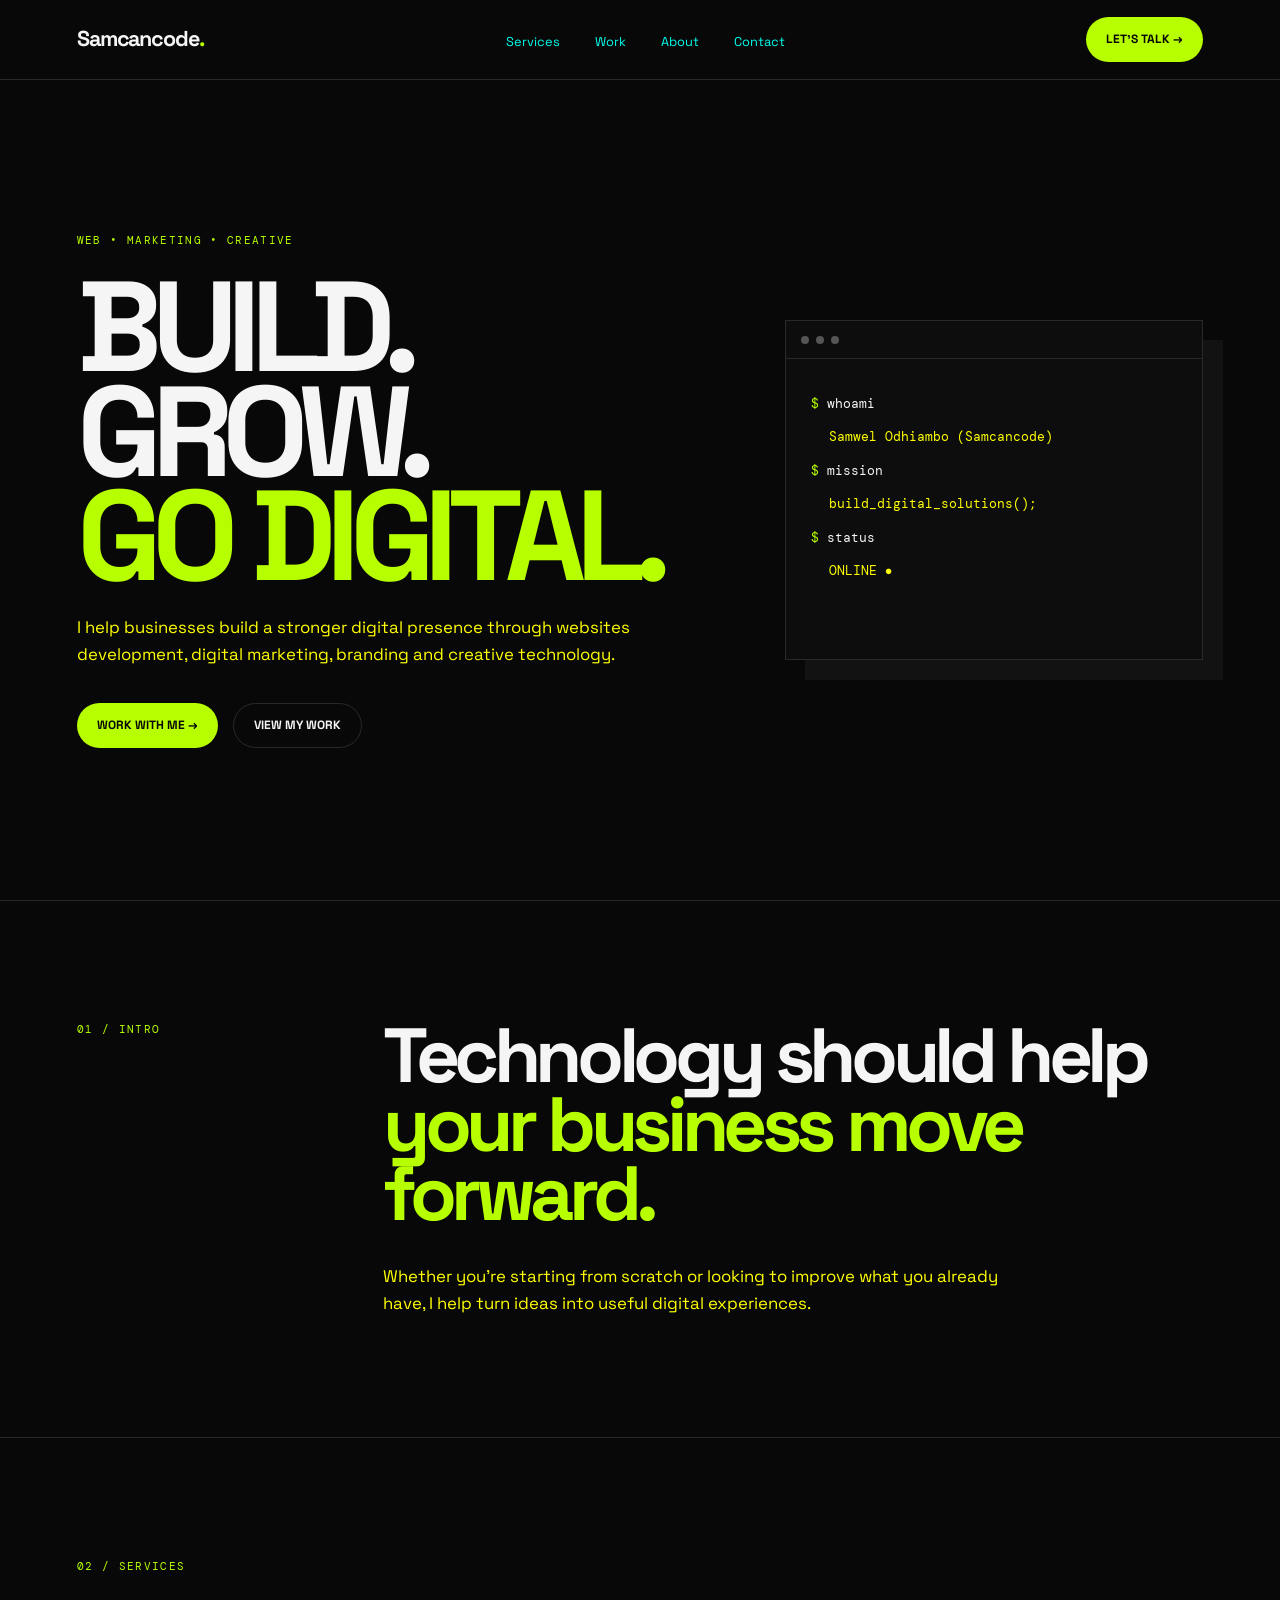
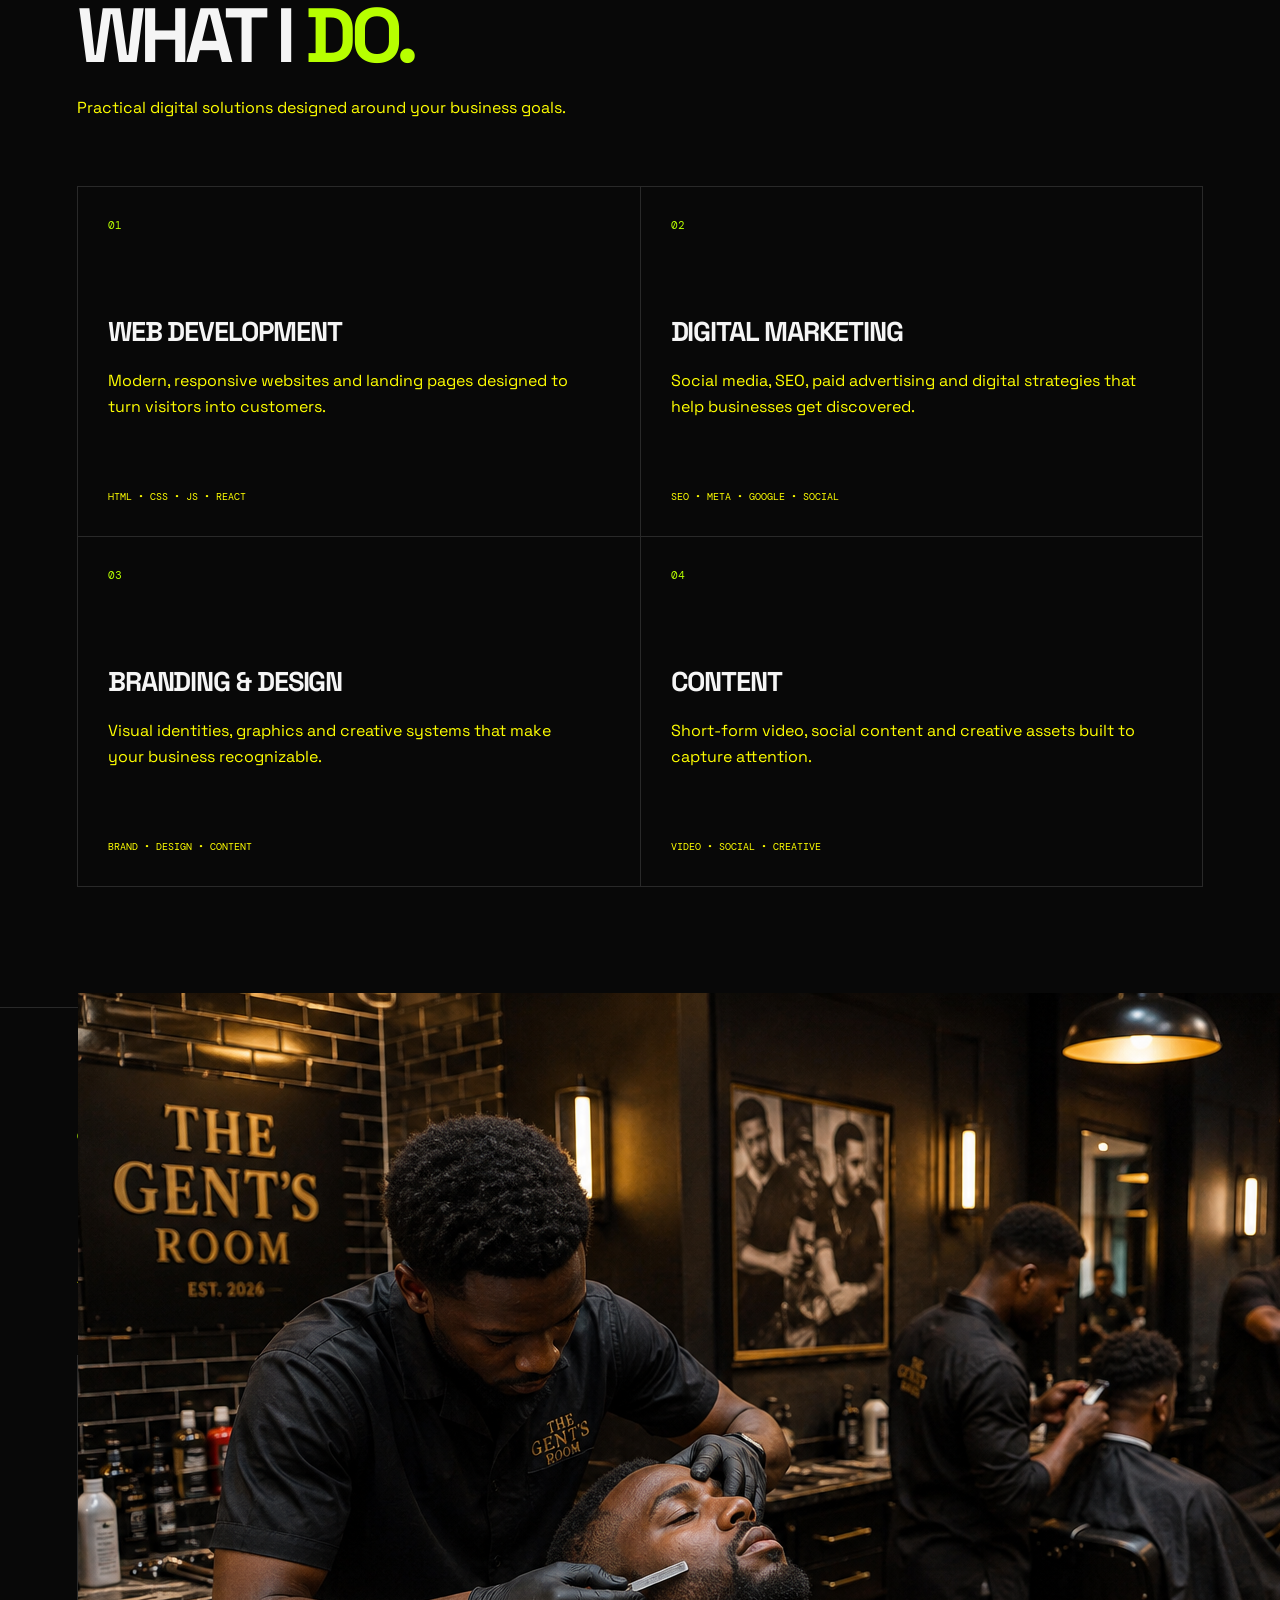
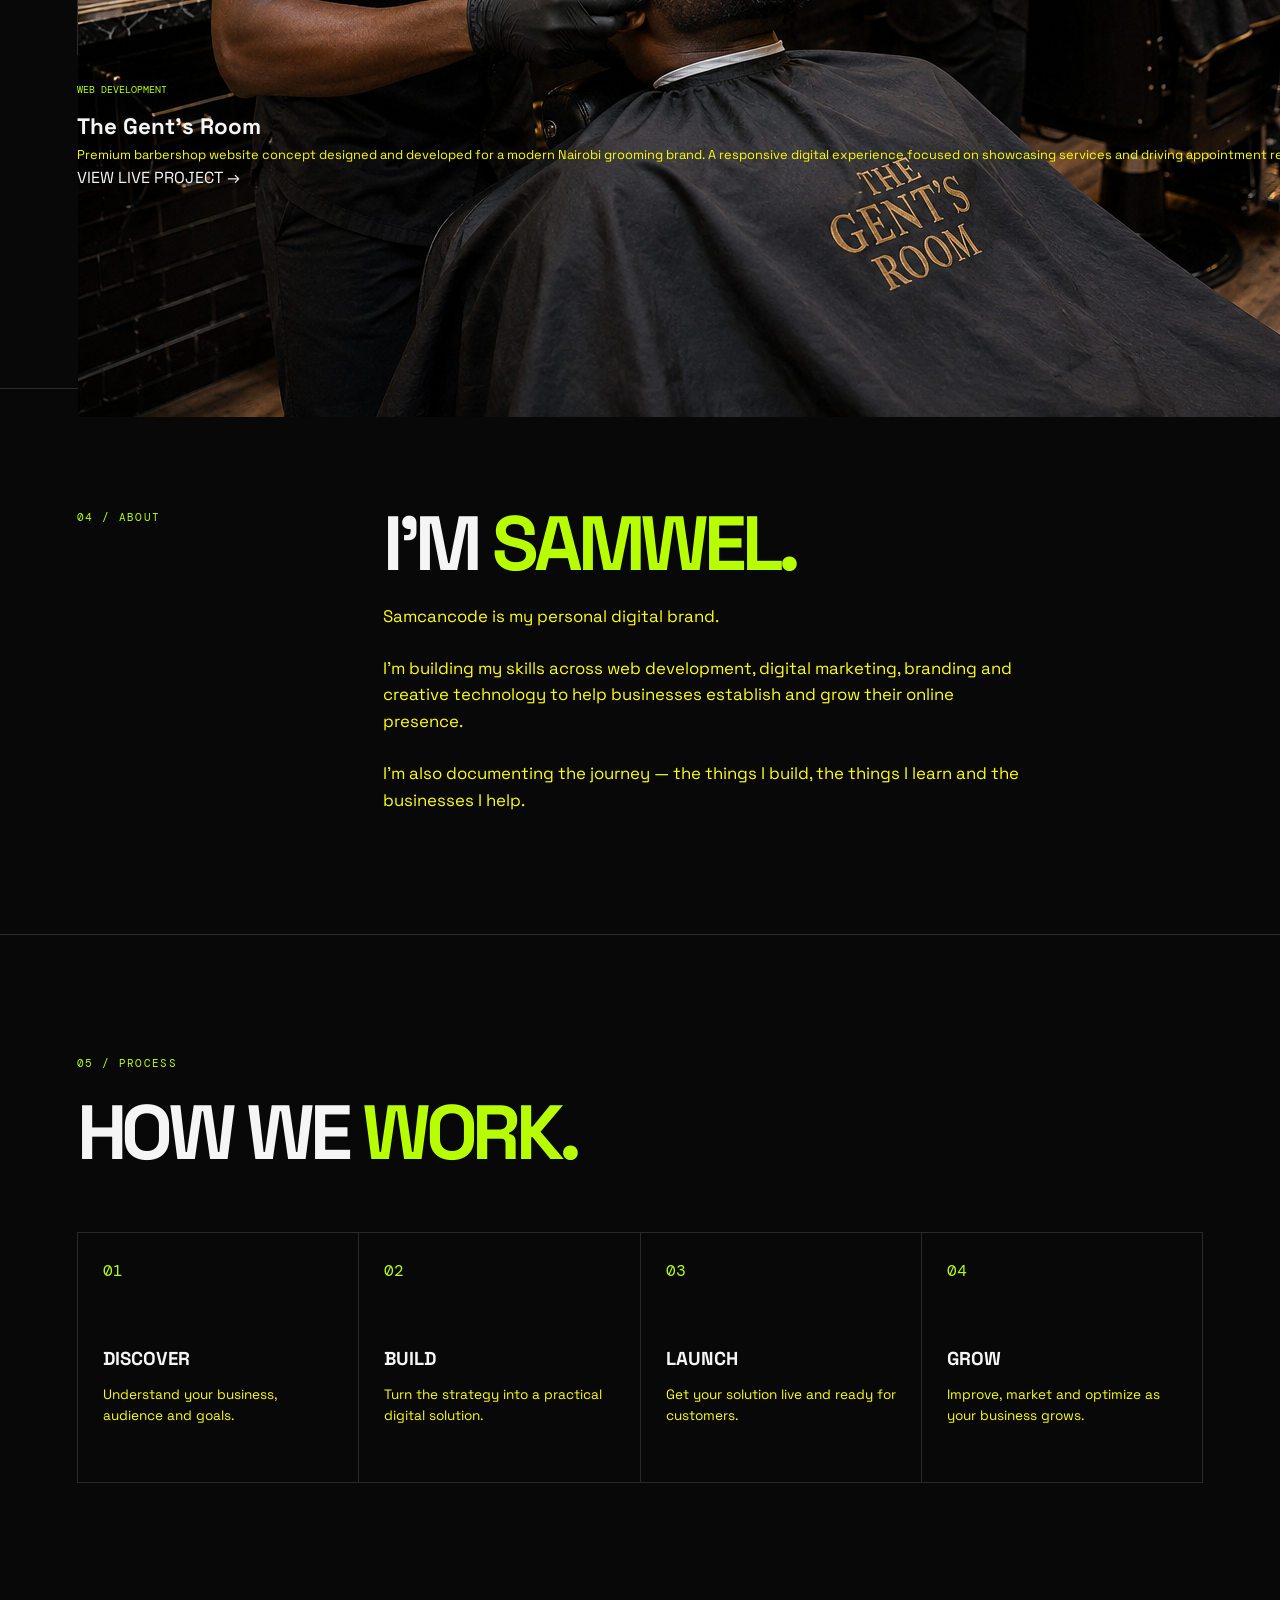
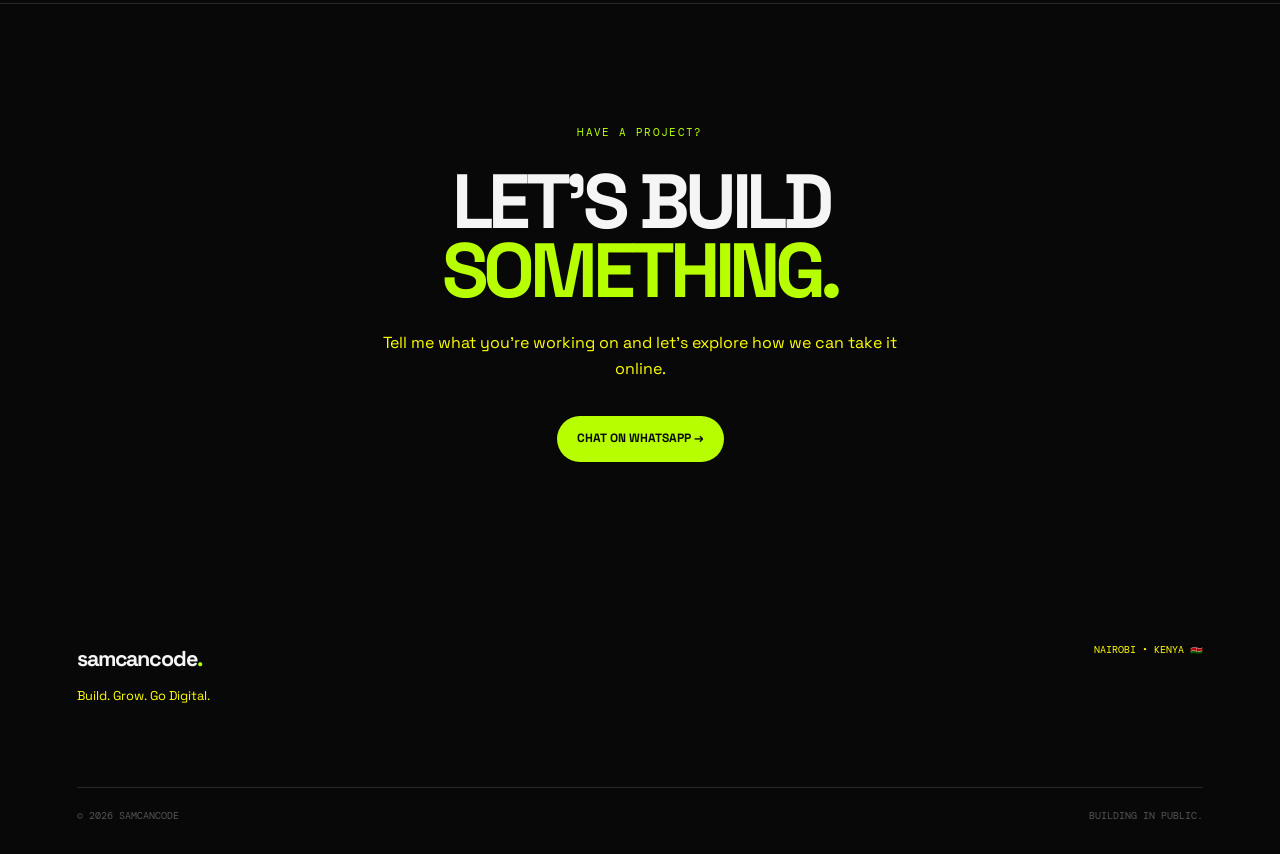
==== commit 989746b4: "Add The Gent's Room case study" ====
--- a/index.html
+++ b/index.html
@@ -31,7 +31,7 @@
     <header class="navbar">
 
         <a href="#" class="logo">
-            samcancode<span>.</span>
+            Samcancode<span>.</span>
         </a>
 
         <nav class="nav-links">
@@ -67,7 +67,7 @@
 
                 <p class="hero-description">
                     I help businesses build a stronger digital presence
-                    through websites, digital marketing, branding and
+                    through websites development, digital marketing, branding and
                     creative technology.
                 </p>
 
@@ -102,7 +102,7 @@
                     </p>
 
                     <p class="output">
-                        samcancode
+                        Samwel Odhiambo (Samcancode)
                     </p>
 
                     <p>
@@ -281,27 +281,44 @@
 
                 <article class="project">
 
-                    <div class="project-image project-one">
-                        <span>&lt;/&gt;</span>
-                    </div>
-
-                    <div class="project-info">
-
-                        <span class="project-category">
-                            WEB DEVELOPMENT
-                        </span>
-
-                        <h3>
-                            Samcancode Website
-                        </h3>
-
-                        <p>
-                            Personal brand / Digital portfolio
-                        </p>
-
-                    </div>
-
-                </article>
+    <a
+        href="https://samcancode.github.io/the-gents-room/"
+        target="_blank"
+        rel="noopener noreferrer"
+    >
+
+        <div class="project-image project-one">
+
+		    <img
+		            src="images/gents-room.png"
+			            alt="The Gent's Room barbershop website"
+				        >
+
+	</div>
+
+        <div class="project-info">
+
+            <span class="project-category">
+                WEB DEVELOPMENT
+            </span>
+
+            <h3>
+                The Gent's Room
+            </h3>
+
+            <p>
+                Premium barbershop website concept designed and developed for a modern Nairobi grooming brand. A responsive digital experience focused on showcasing services and driving appointment requests.
+            </p>
+
+            <span class="project-link">
+                VIEW LIVE PROJECT →
+            </span>
+
+        </div>
+
+    </a>
+
+</article>
 
 
                 <article class="project">
@@ -461,7 +478,7 @@
             </p>
 
             <a
-                href="https://wa.me/254719787933?text=Hi%20Samcancode%2C%20I%27d%20like%20to%20discuss%20a%20digital%20project."
+                href="https://wa.me/?text=Hi%20The%20Gent%27s%20Room%2C%20I%27d%20like%20to%20book%20an%20appointment"
                 class="primary-button"
                 target="_blank"
                 rel="noopener"
--- a/style.css
+++ b/style.css
@@ -2,7 +2,8 @@
     --black: #080808;
     --dark: #111111;
     --white: #f5f5f5;
-    --gray: #999999;
+    --gray: #ffff00;
+    --blue: #00ffef;
     --green: #b7ff00;
     --border: #292929;
 }
@@ -51,16 +52,17 @@
 .nav-links {
     display: flex;
     gap: 35px;
+    Padding-top: 5px;
 }
 
 .nav-links a {
-    color: var(--gray);
+    color: var(--blue);
     font-size: 0.8rem;
     transition: 0.3s;
 }
 
 .nav-links a:hover {
-    color: var(--white);
+    color: var(--gray);
 }
 
 .nav-button,
@@ -72,6 +74,7 @@
     font-size: 0.75rem;
     font-weight: 700;
     transition: 0.3s;
+    border-radius: 30px;
 }
 
 .nav-button:hover,
@@ -122,6 +125,7 @@
     gap: 15px;
     margin-top: 35px;
     flex-wrap: wrap;
+    border-radius: 30px;
 }
 
 .secondary-button {
@@ -130,6 +134,7 @@
     border: 1px solid var(--border);
     font-size: 0.75rem;
     font-weight: 700;
+    border-radius: 30px;
 }
 
 .hero-terminal {
@@ -174,7 +179,7 @@
 }
 
 .output {
-    color: #777;
+    color: #ffff00;
     margin-left: 18px;
 }
 
@@ -255,7 +260,7 @@
 
 .service-tech {
     margin-top: auto;
-    color: #555;
+    color: #ffff00;
     font-family: "DM Mono", monospace;
     font-size: 0.65rem;
 }
@@ -461,4 +466,13 @@
         flex-direction: column;
     }
 
-}
+    .project-image img {
+	width: 100%;
+	height: 100%;
+	display: block;
+	object-fit: cover;
+	}
+    .project-image {
+	overflow: hidden;
+	}
+}
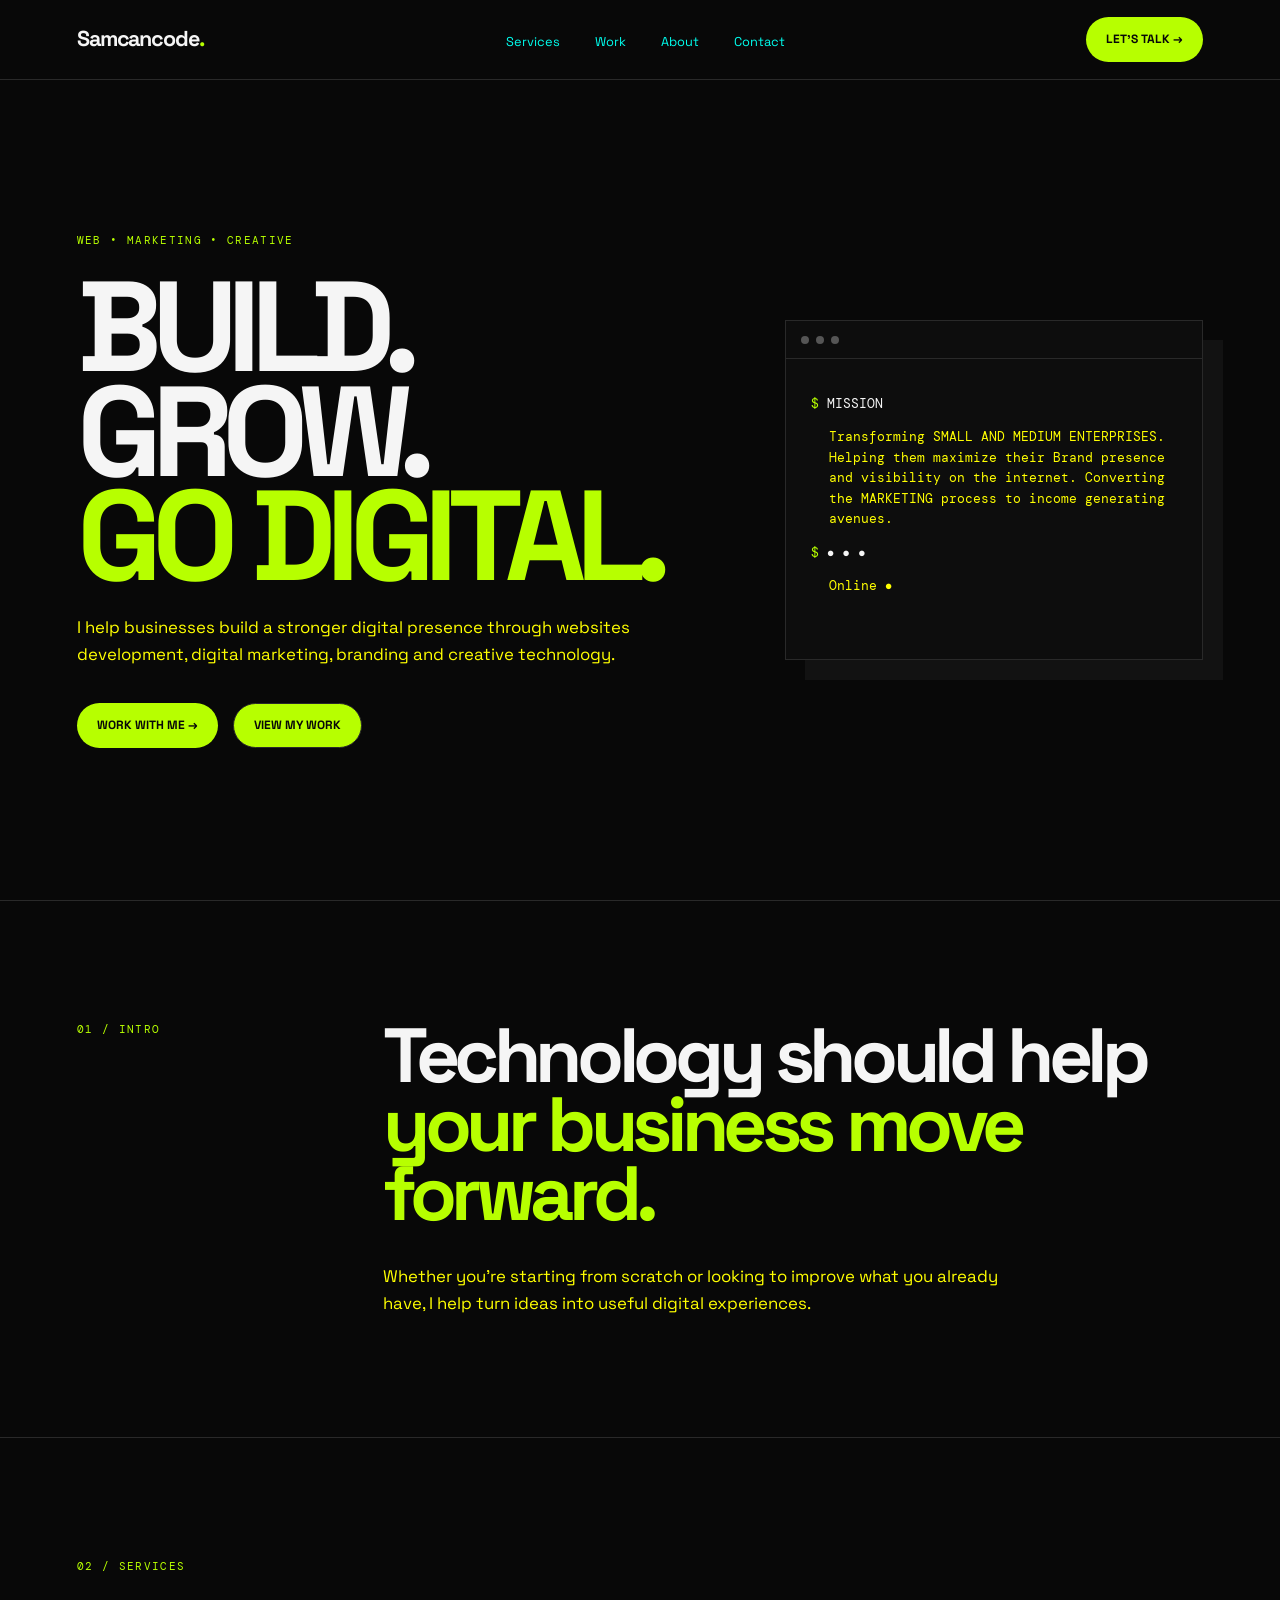
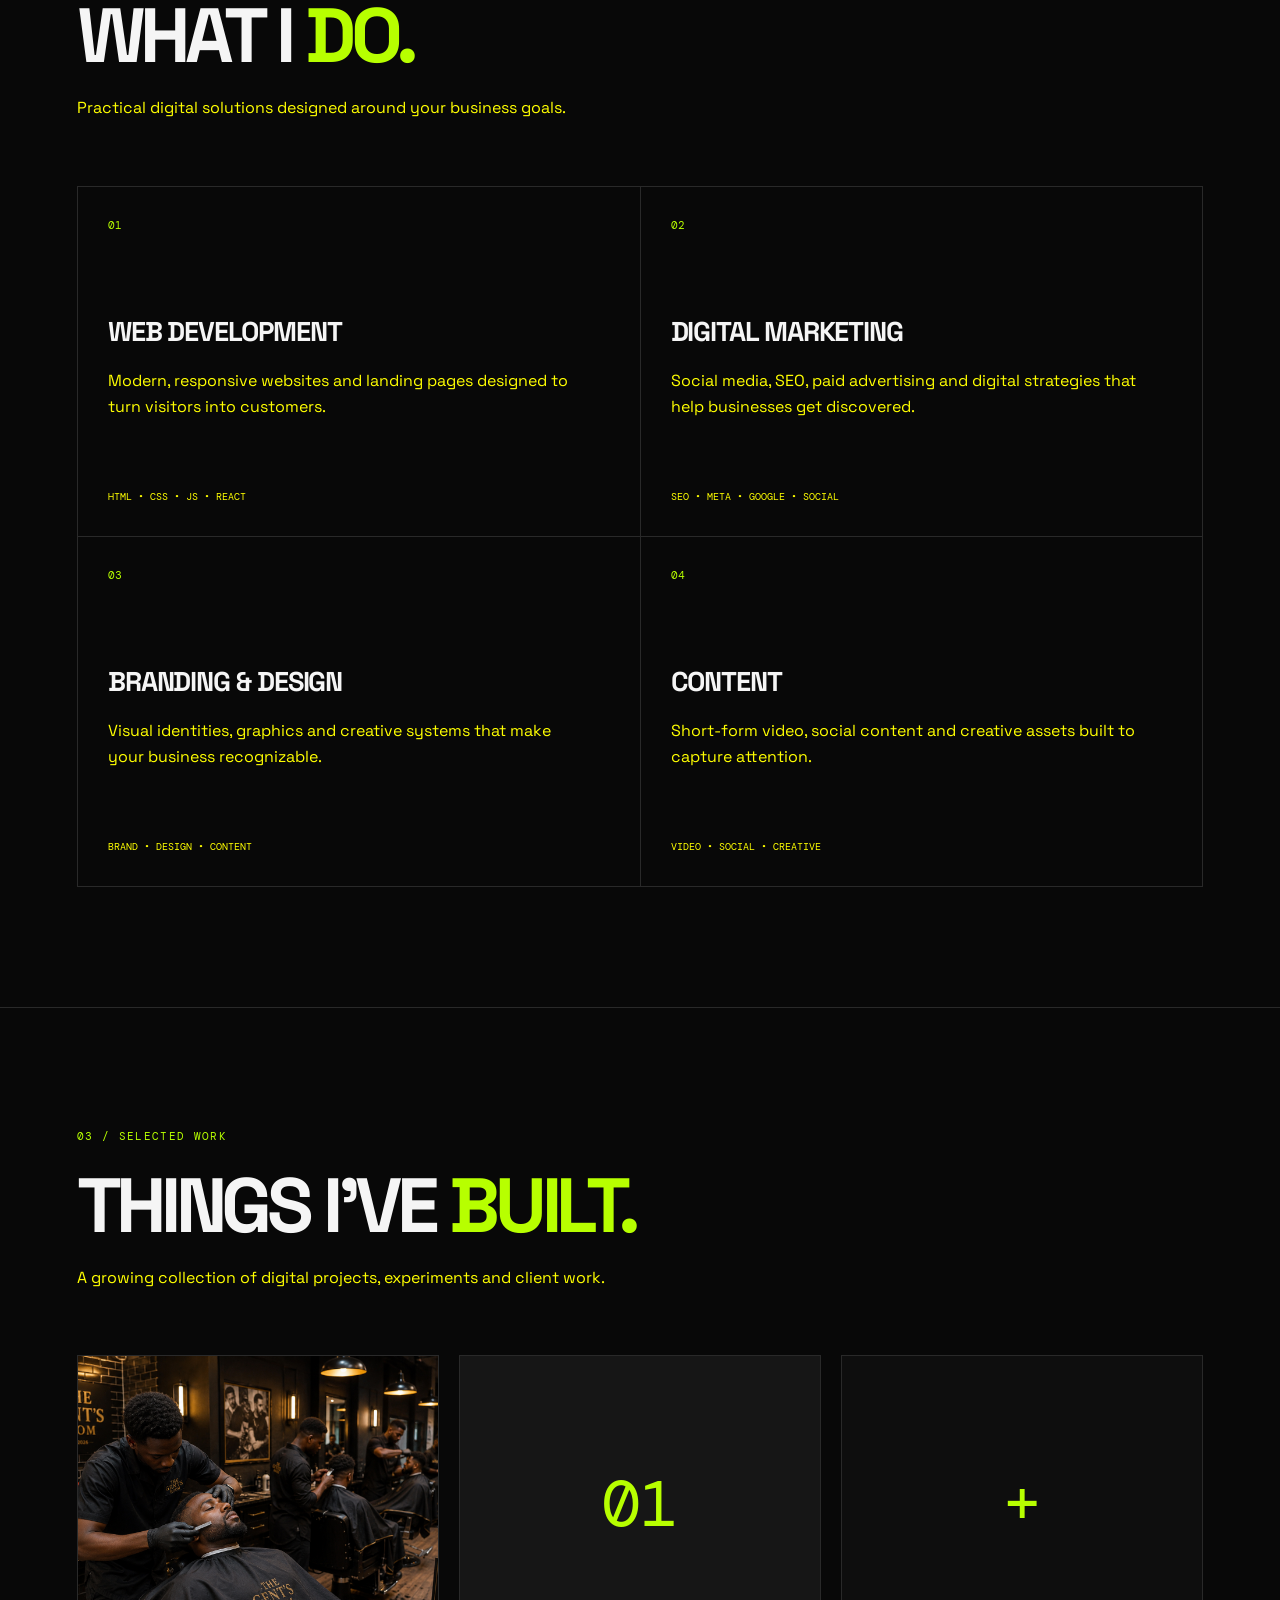
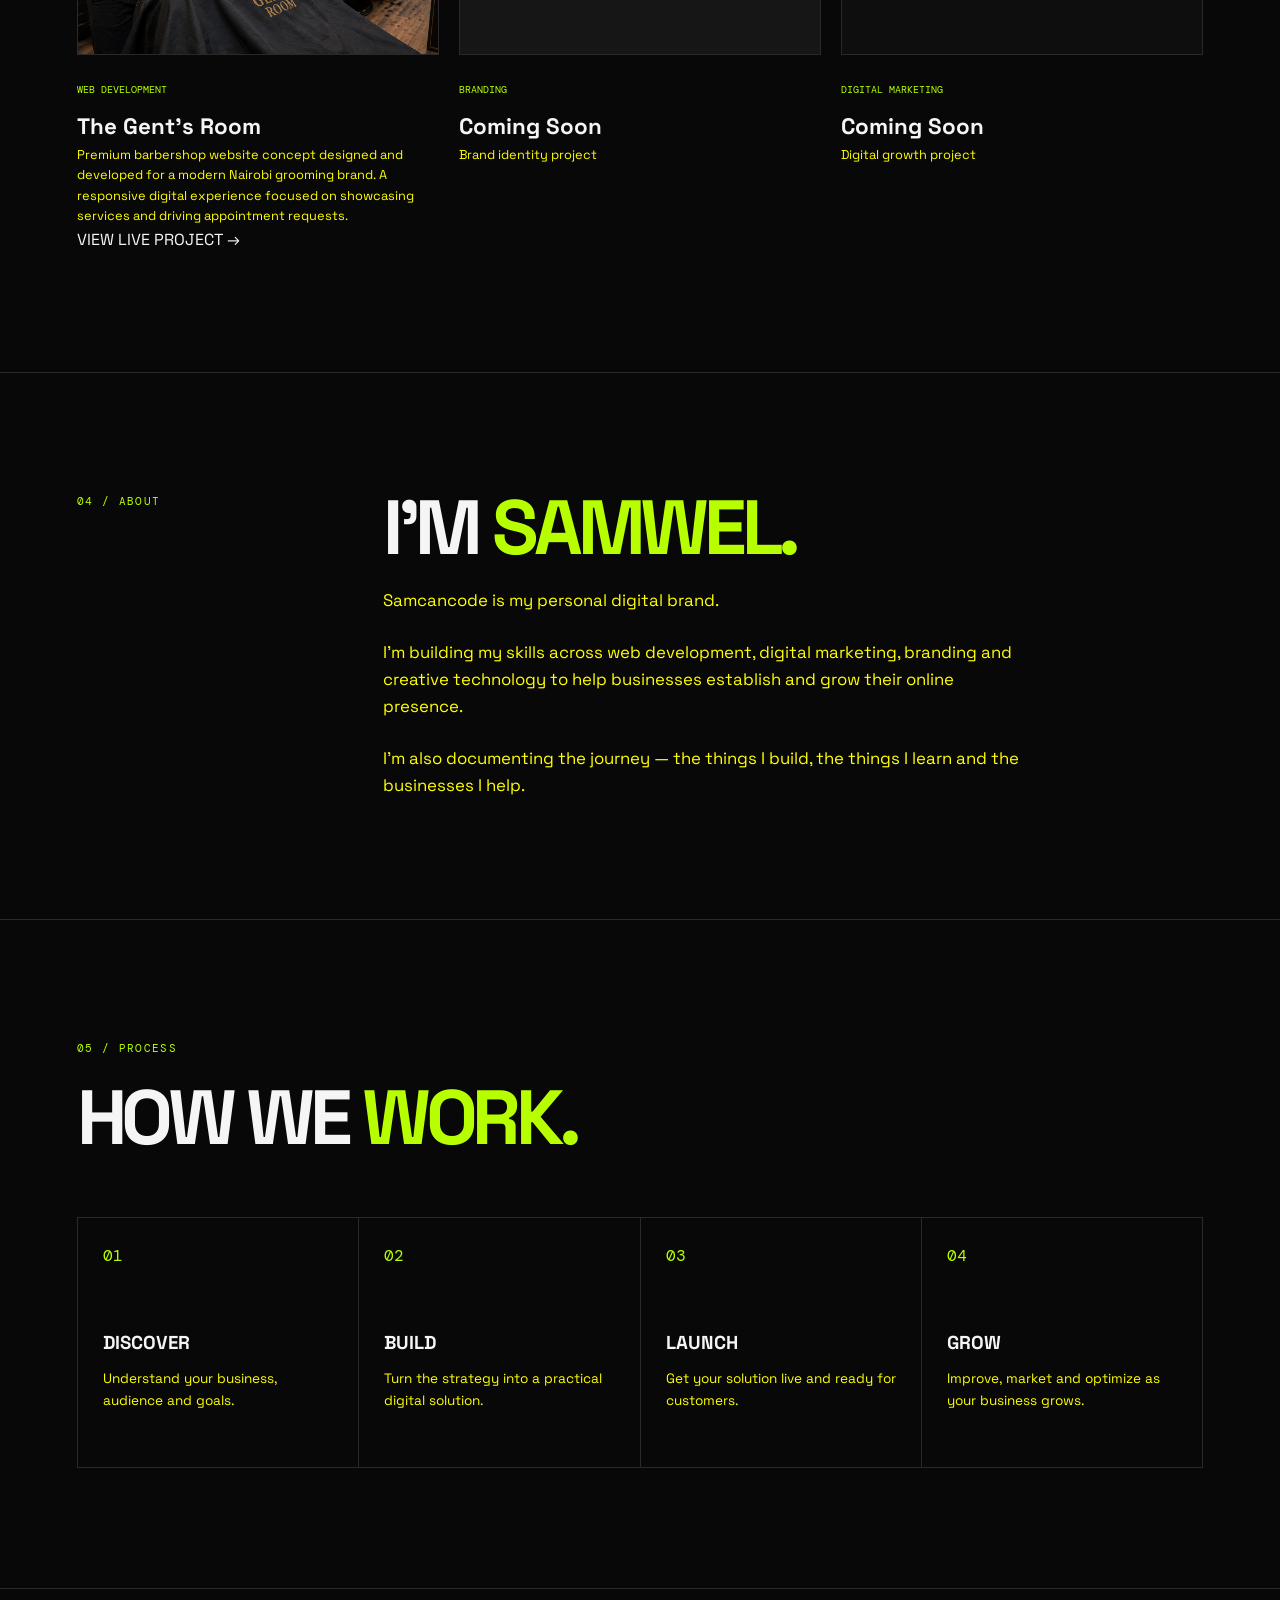
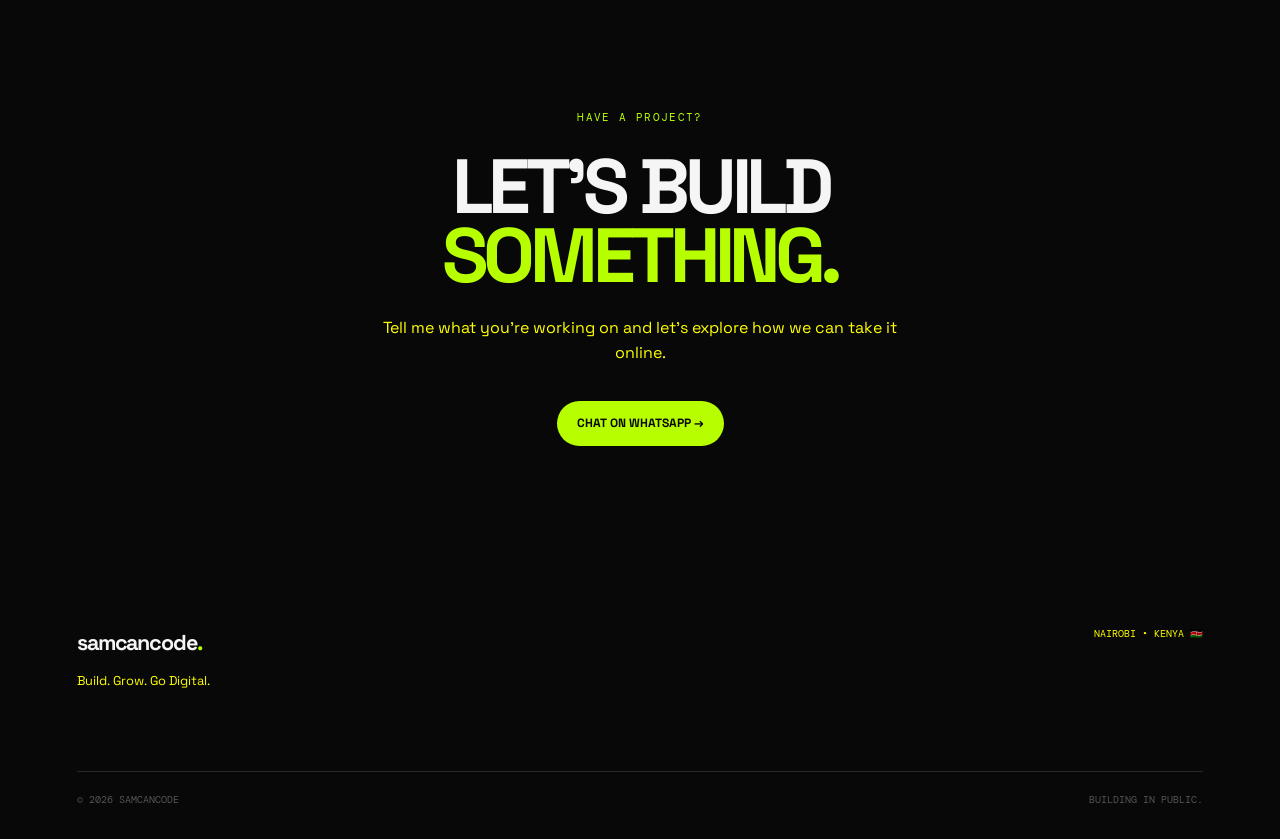
==== commit b50e17f0: "updated intro content" ====
--- a/index.html
+++ b/index.html
@@ -98,29 +98,20 @@
 
                     <p>
                         <span class="green">$</span>
-                        whoami
+                        MISSION
                     </p>
 
                     <p class="output">
-                        Samwel Odhiambo (Samcancode)
+                        Transforming SMALL AND MEDIUM ENTERPRISES. Helping them maximize their Brand presence and visibility on the internet. Converting the MARKETING process to income generating avenues.
                     </p>
 
                     <p>
                         <span class="green">$</span>
-                        mission
-                    </p>
-
-                    <p class="output">
-                        build_digital_solutions();
-                    </p>
-
-                    <p>
-                        <span class="green">$</span>
-                        status
+                        ● ● ●
                     </p>
 
                     <p class="output green-text">
-                        ONLINE ●
+                        Online ●
                     </p>
 
                 </div>
--- a/style.css
+++ b/style.css
@@ -76,6 +76,12 @@
     transition: 0.3s;
     border-radius: 30px;
 }
+.secondary-button {                                            display: inline-block;                                     padding: 13px 20px;                                        background: var(--green);
+    color: var(--black);
+    font-size: 0.75rem;
+    font-weight: 700;                                          transition: 0.3s;
+    border-radius: 30px;
+}
 
 .nav-button:hover,
 .primary-button:hover {
@@ -406,6 +412,14 @@
     font-family: "DM Mono", monospace;
     font-size: 0.65rem;
 }
+
+.project-image img {
+        width: 100%;                                               height: 100%;                                              display: block;
+        object-fit: cover;
+        }
+.project-image {
+        overflow: hidden;
+        }
 
 @media (max-width: 850px) {
 
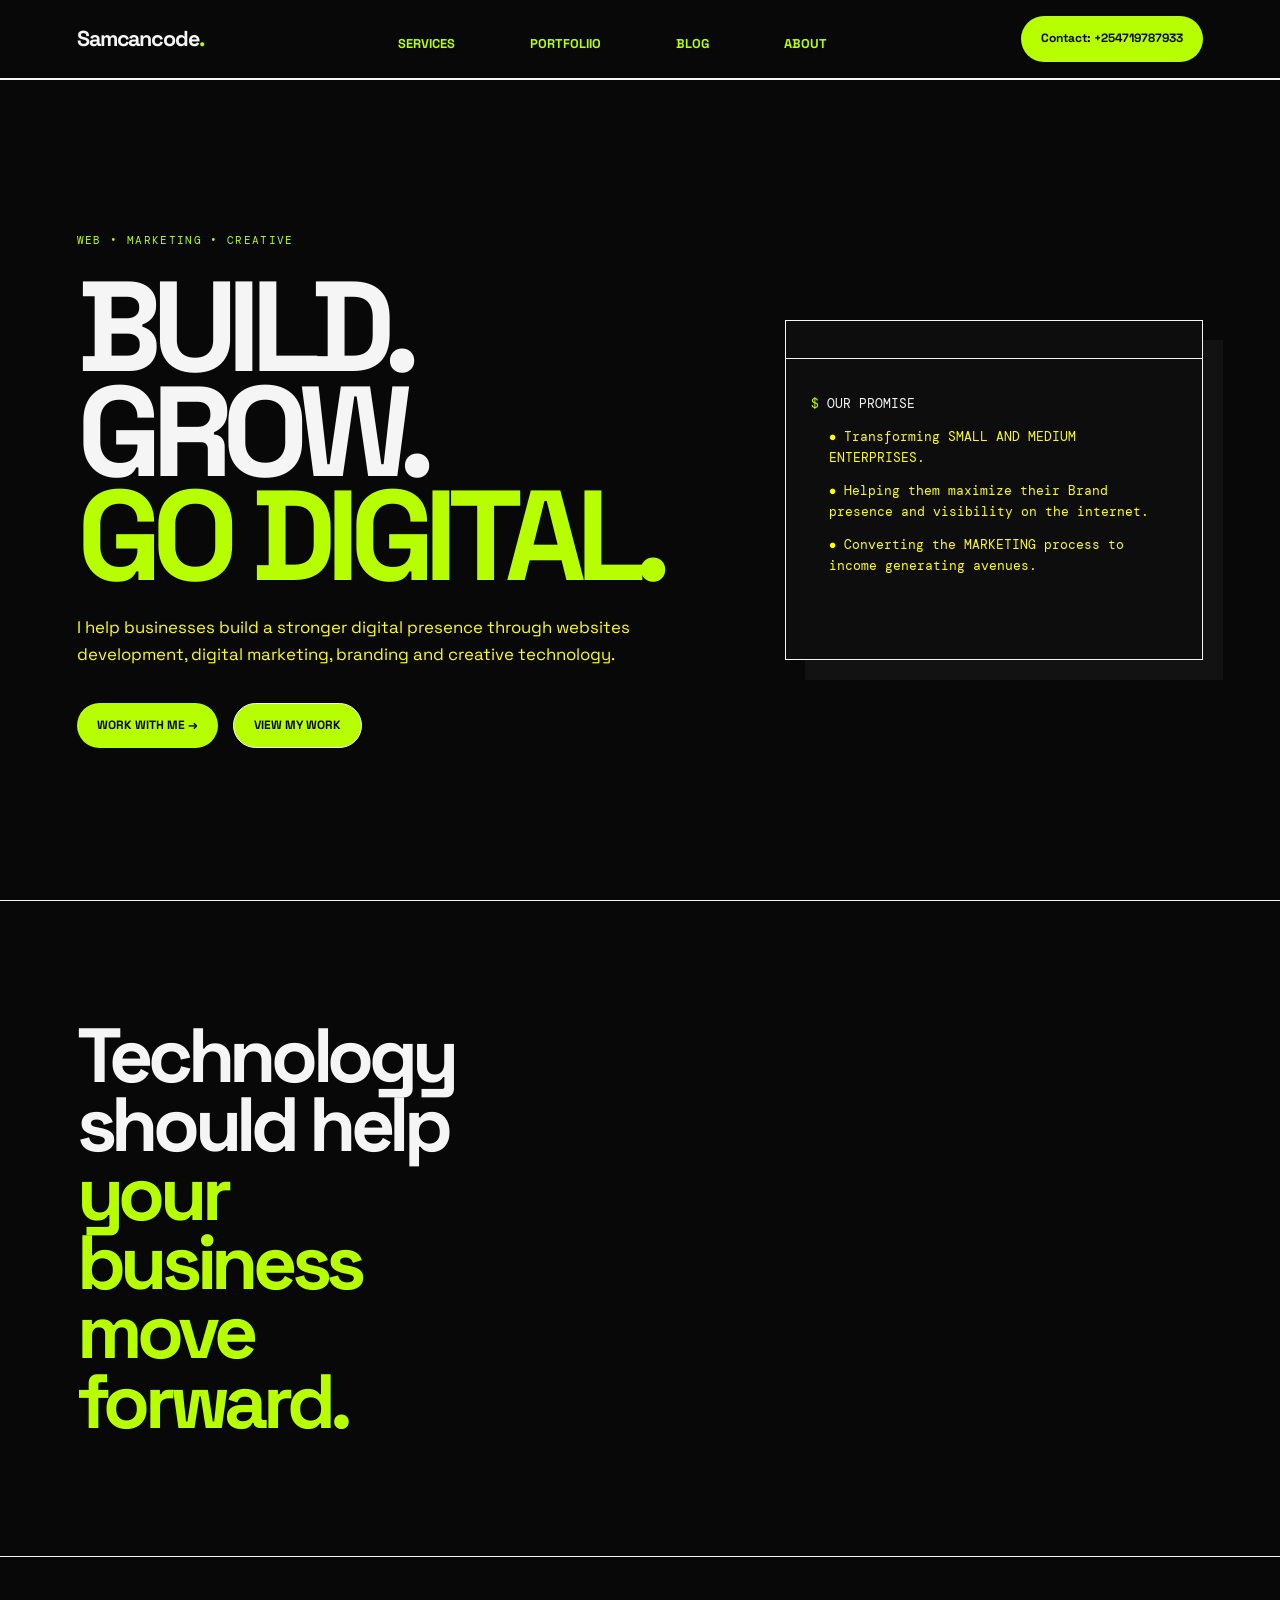
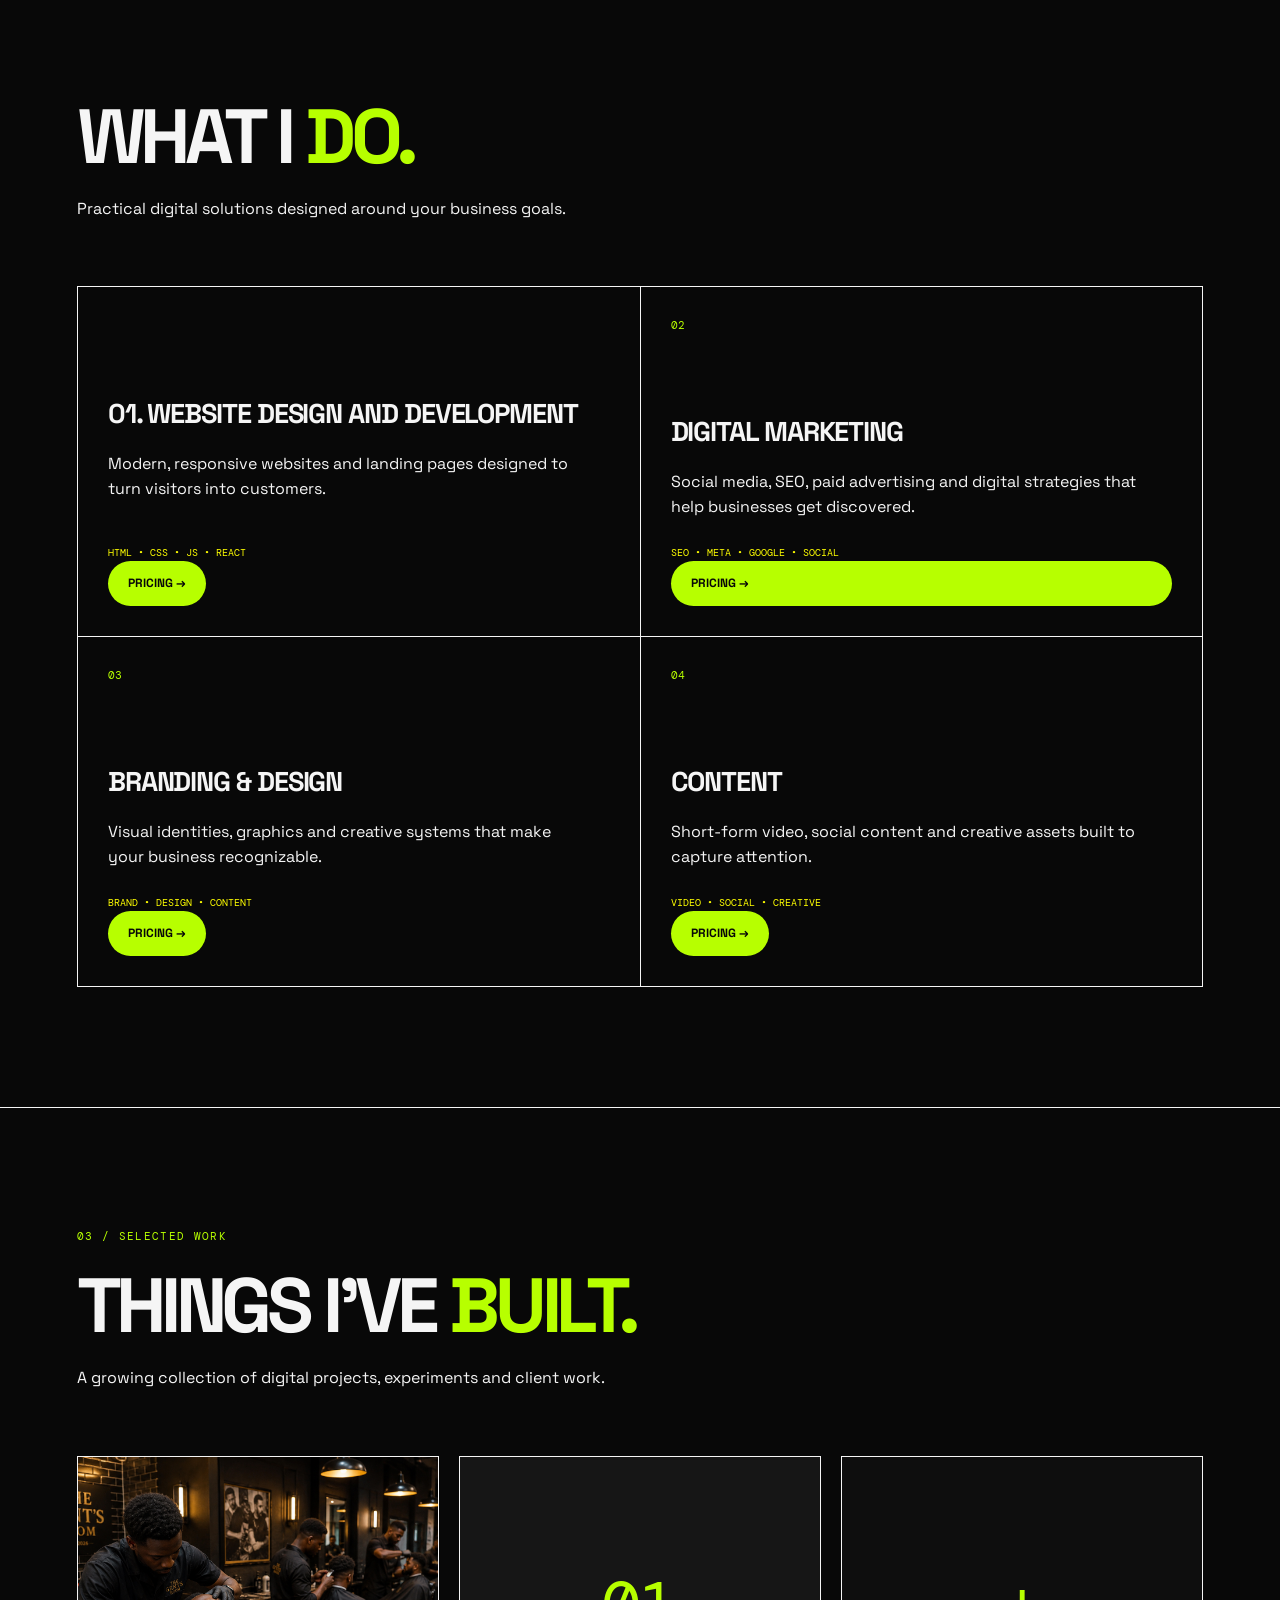
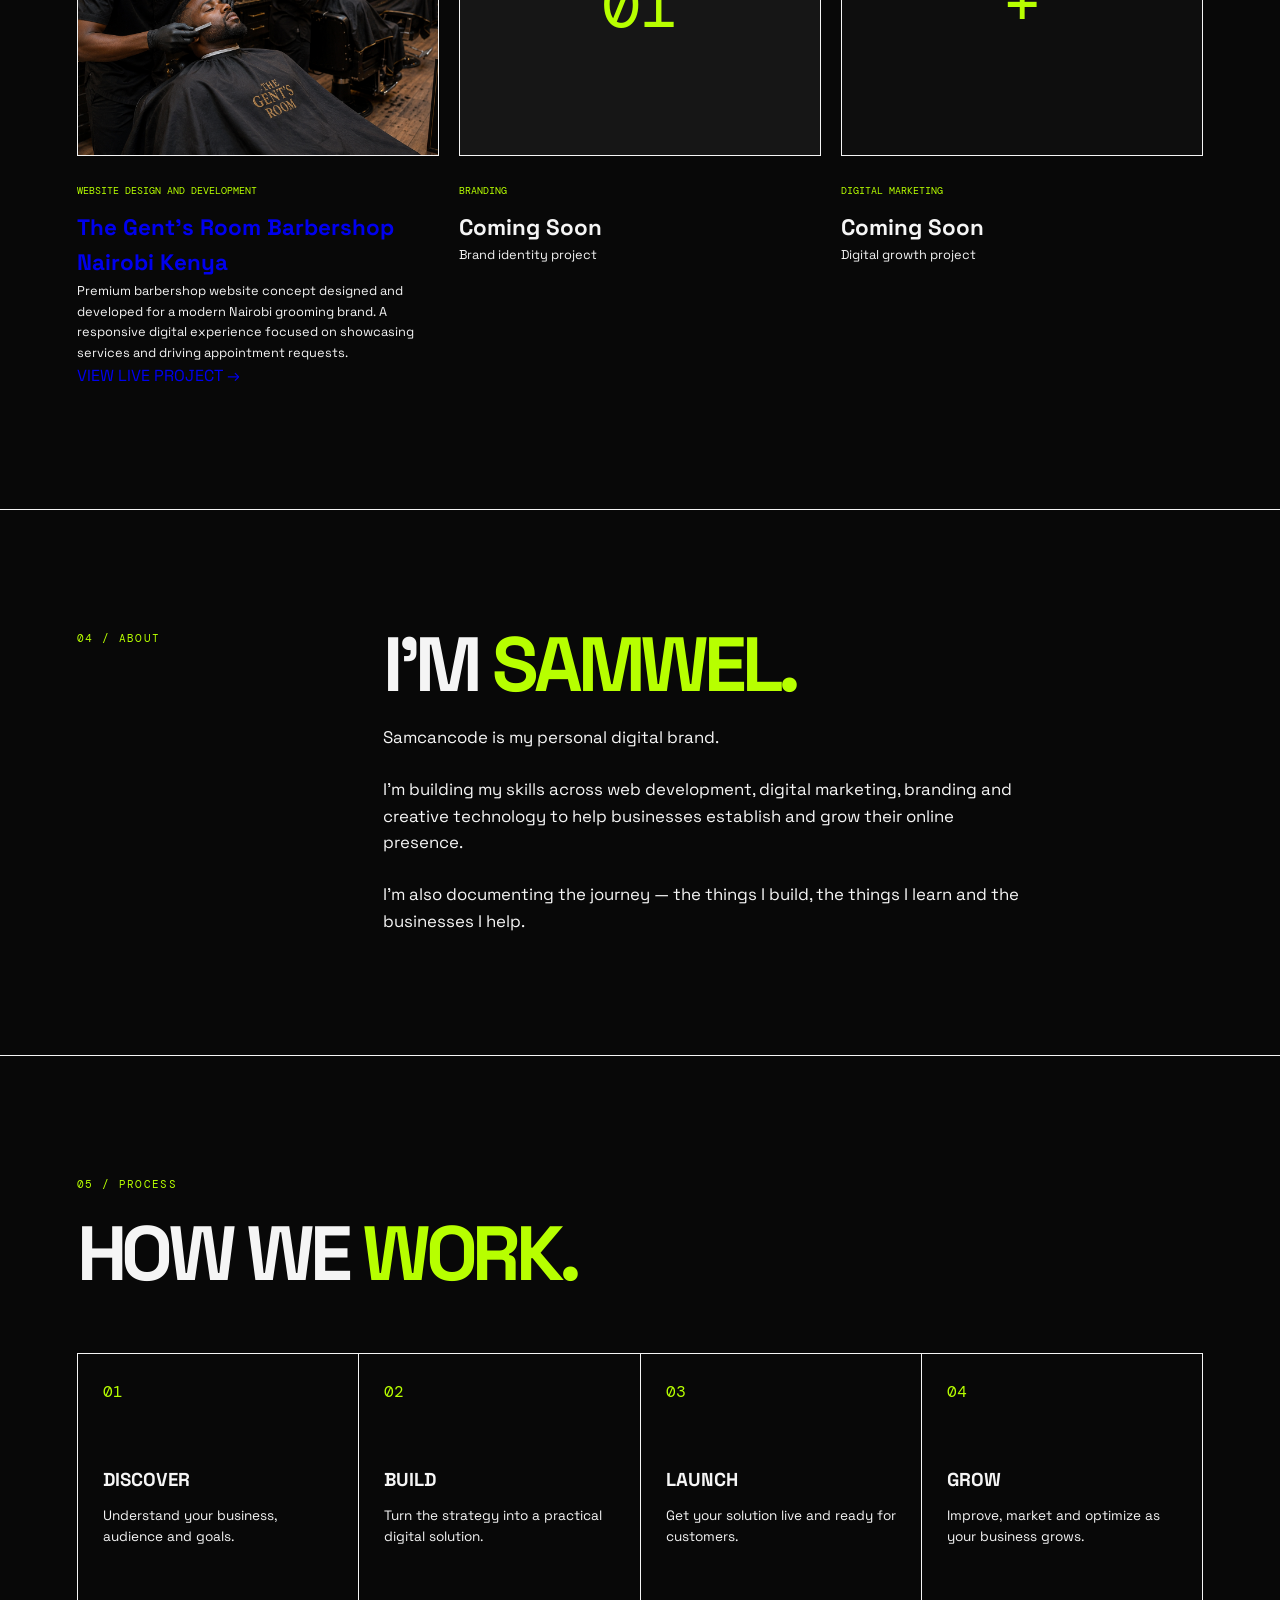
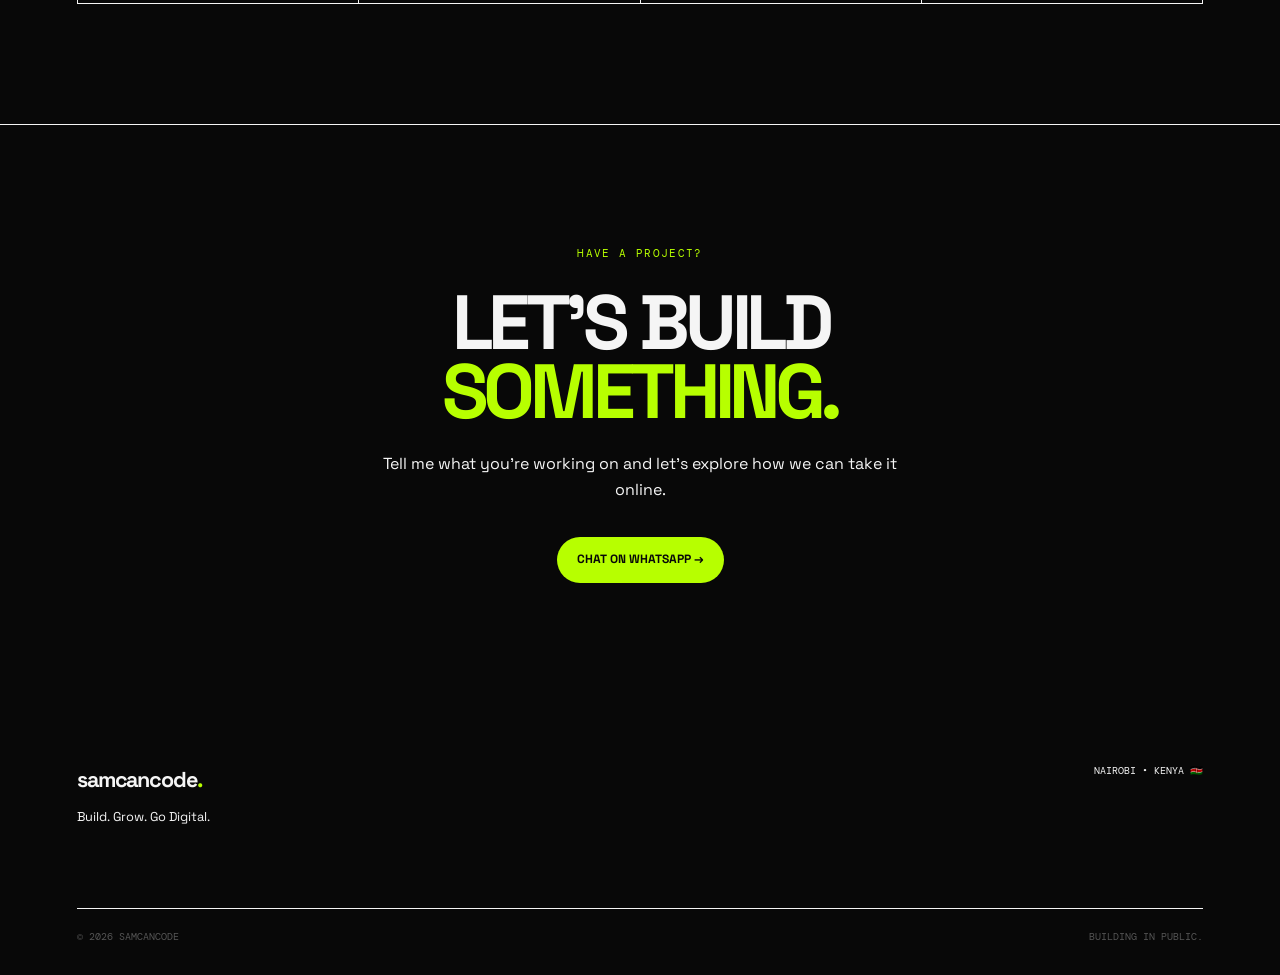
==== commit cf79c4f1: "css changes" ====
--- a/index.html
+++ b/index.html
@@ -31,18 +31,18 @@
     <header class="navbar">
 
         <a href="#" class="logo">
-            Samcancode<span>.</span>
+		Samcancode<span>.</span>
         </a>
 
         <nav class="nav-links">
-            <a href="#services">Services</a>
-            <a href="#work">Work</a>
-            <a href="#about">About</a>
-            <a href="#contact">Contact</a>
+		<a href="./services.html" class="navbar-section">SERVICES</a>
+		<a href="./portfolio.html" class="navbar-section">PORTFOLIIO</a>
+		<a href="./blog.html" class="navbar-section">BLOG</a>
+		<a href="./about.html" class="navbar-section">ABOUT</a>
         </nav>
 
         <a href="#contact" class="nav-button">
-            LET'S TALK →
+            Contact: +254719787933
         </a>
 
     </header>
@@ -77,6 +77,7 @@
                         WORK WITH ME →
                     </a>
 
+
                     <a href="#work" class="secondary-button">
                         VIEW MY WORK
                     </a>
@@ -88,31 +89,25 @@
 
             <div class="hero-terminal">
 
-                <div class="terminal-header">
-                    <span></span>
-                    <span></span>
-                    <span></span>
+                <div class="terminal-header">	
                 </div>
 
                 <div class="terminal-body">
 
                     <p>
                         <span class="green">$</span>
-                        MISSION
+                        OUR PROMISE
                     </p>
 
                     <p class="output">
-                        Transforming SMALL AND MEDIUM ENTERPRISES. Helping them maximize their Brand presence and visibility on the internet. Converting the MARKETING process to income generating avenues.
-                    </p>
-
-                    <p>
-                        <span class="green">$</span>
-                        ● ● ●
-                    </p>
-
-                    <p class="output green-text">
-                        Online ●
-                    </p>
+                       ● Transforming SMALL AND MEDIUM ENTERPRISES.
+                    </p>
+		     <p class="output">                                            ● Helping them maximize their Brand presence and visibility on the internet.
+		     </p>
+
+                    <p>
+		     <p class="output">                                            ● Converting the MARKETING process to income generating avenues.
+		     </p>
 
                 </div>
 
@@ -124,7 +119,6 @@
         <!-- INTRO -->
         <section class="intro section">
 
-            <p class="section-number">01 / INTRO</p>
 
             <div class="intro-content">
 
@@ -133,12 +127,6 @@
                     <span>your business move forward.</span>
                 </h2>
 
-                <p>
-                    Whether you're starting from scratch or looking to
-                    improve what you already have, I help turn ideas into
-                    useful digital experiences.
-                </p>
-
             </div>
 
         </section>
@@ -147,7 +135,6 @@
         <!-- SERVICES -->
         <section class="services section" id="services">
 
-            <p class="section-number">02 / SERVICES</p>
 
             <div class="section-heading">
 
@@ -167,10 +154,9 @@
 
                 <article class="service-card">
 
-                    <span class="service-number">01</span>
 
                     <h3>
-                        WEB DEVELOPMENT
+                	    01. WEBSITE DESIGN AND  DEVELOPMENT
                     </h3>
 
                     <p>
@@ -182,6 +168,8 @@
                         HTML • CSS • JS • REACT
                     </span>
 
+		    <span>                                                     <a href="#contact" class="primary-button">                                                                                PRICING →                                              </a>                                                       </span>
+
                 </article>
 
 
@@ -201,6 +189,8 @@
                     <span class="service-tech">
                         SEO • META • GOOGLE • SOCIAL
                     </span>
+		    <a href="#contact" class="primary-button">                                                                                PRICING →
+		    </a>
 
                 </article>
 
@@ -222,7 +212,12 @@
                         BRAND • DESIGN • CONTENT
                     </span>
 
-                </article>
+		    <span>
+		    <a href="#contact" class="primary-button">                                                                                PRICING →
+		    </a>
+		    </span>
+
+		</article>
 
 
                 <article class="service-card">
@@ -241,6 +236,8 @@
                     <span class="service-tech">
                         VIDEO • SOCIAL • CREATIVE
                     </span>
+
+		    <span>                                                     <a href="#contact" class="primary-button">                                                                                PRICING →                                              </a>                                                       </span>
 
                 </article>
 
@@ -290,11 +287,11 @@
         <div class="project-info">
 
             <span class="project-category">
-                WEB DEVELOPMENT
+                WEBSITE DESIGN AND  DEVELOPMENT
             </span>
 
             <h3>
-                The Gent's Room
+                The Gent's Room Barbershop Nairobi Kenya
             </h3>
 
             <p>
--- a/style.css
+++ b/style.css
@@ -5,7 +5,7 @@
     --gray: #ffff00;
     --blue: #00ffef;
     --green: #b7ff00;
-    --border: #292929;
+    --border: #f5f5f5;
 }
 
 * {
@@ -17,17 +17,15 @@
 html {
     scroll-behavior: smooth;
 }
-
+a {
+	text-decoration: none;
+
+}
 body {
     background: var(--black);
     color: var(--white);
     font-family: "Space Grotesk", sans-serif;
     line-height: 1.6;
-}
-
-a {
-    color: inherit;
-    text-decoration: none;
 }
 
 .navbar {
@@ -36,13 +34,15 @@
     display: flex;
     align-items: center;
     justify-content: space-between;
-    border-bottom: 1px solid var(--border);
+    border-bottom: 2px solid;
 }
 
 .logo {
     font-size: 1.35rem;
     font-weight: 700;
     letter-spacing: -0.05em;
+    color: var(--white)
+    
 }
 
 .logo span {
@@ -53,10 +53,20 @@
     display: flex;
     gap: 35px;
     Padding-top: 5px;
+    
+
+}
+
+.navbar-section {
+    display: inline-block;                                     padding: 13px 20px;                                        font-size: 0.75rem;
+    font-weight: 700;	        
+    transition: 0.3s;
+    content: center;
+    margin-top: 5px;
 }
 
 .nav-links a {
-    color: var(--blue);
+    color: var(--green);
     font-size: 0.8rem;
     transition: 0.3s;
 }
@@ -137,14 +147,14 @@
 .secondary-button {
     display: inline-block;
     padding: 12px 20px;
-    border: 1px solid var(--border);
+    border: 1.2px solid var(--white);
     font-size: 0.75rem;
     font-weight: 700;
     border-radius: 30px;
 }
 
 .hero-terminal {
-    border: 1px solid var(--border);
+    border: 1.2px solid var(--white);
     background: #0d0d0d;
     font-family: "DM Mono", monospace;
     box-shadow: 20px 20px 0 #121212;
@@ -152,7 +162,7 @@
 
 .terminal-header {
     height: 38px;
-    border-bottom: 1px solid var(--border);
+    border-bottom: 1px solid var(--white);
     display: flex;
     align-items: center;
     gap: 7px;
@@ -191,7 +201,7 @@
 
 .section {
     padding: 120px 6%;
-    border-top: 1px solid var(--border);
+    border-top: 1.2px solid var(--white);
 }
 
 .intro {
@@ -216,7 +226,7 @@
 .intro-content p {
     max-width: 650px;
     margin-top: 35px;
-    color: var(--gray);
+    color: var(--white);
     font-size: 1.05rem;
 }
 
@@ -227,7 +237,7 @@
 .section-heading p {
     margin-top: 25px;
     max-width: 550px;
-    color: var(--gray);
+    color: var(--white);
 }
 
 .service-grid {
@@ -261,7 +271,7 @@
 .service-card p {
     max-width: 480px;
     margin-top: 15px;
-    color: var(--gray);
+    color: var(--white);
 }
 
 .service-tech {
@@ -316,7 +326,7 @@
 }
 
 .project-info p {
-    color: var(--gray);
+    color: var(--white);
     font-size: 0.8rem;
 }
 
@@ -333,7 +343,7 @@
 .about-content p {
     max-width: 650px;
     margin-top: 25px;
-    color: var(--gray);
+    color: var(--white);
     font-size: 1.05rem;
 }
 
@@ -363,7 +373,7 @@
 
 .process-grid p {
     margin-top: 10px;
-    color: var(--gray);
+    color: var(--white);
     font-size: 0.85rem;
 }
 
@@ -378,7 +388,7 @@
 .contact > p:not(.eyebrow) {
     max-width: 550px;
     margin: 0 auto 35px;
-    color: var(--gray);
+    color: var(--white);
 }
 
 footer {
@@ -394,12 +404,12 @@
 
 .footer-main p {
     margin-top: 10px;
-    color: var(--gray);
+    color: var(--white);
     font-size: 0.8rem;
 }
 
 .footer-location {
-    color: var(--gray);
+    color: var(--white);
     font-family: "DM Mono", monospace;
     font-size: 0.65rem;
 }
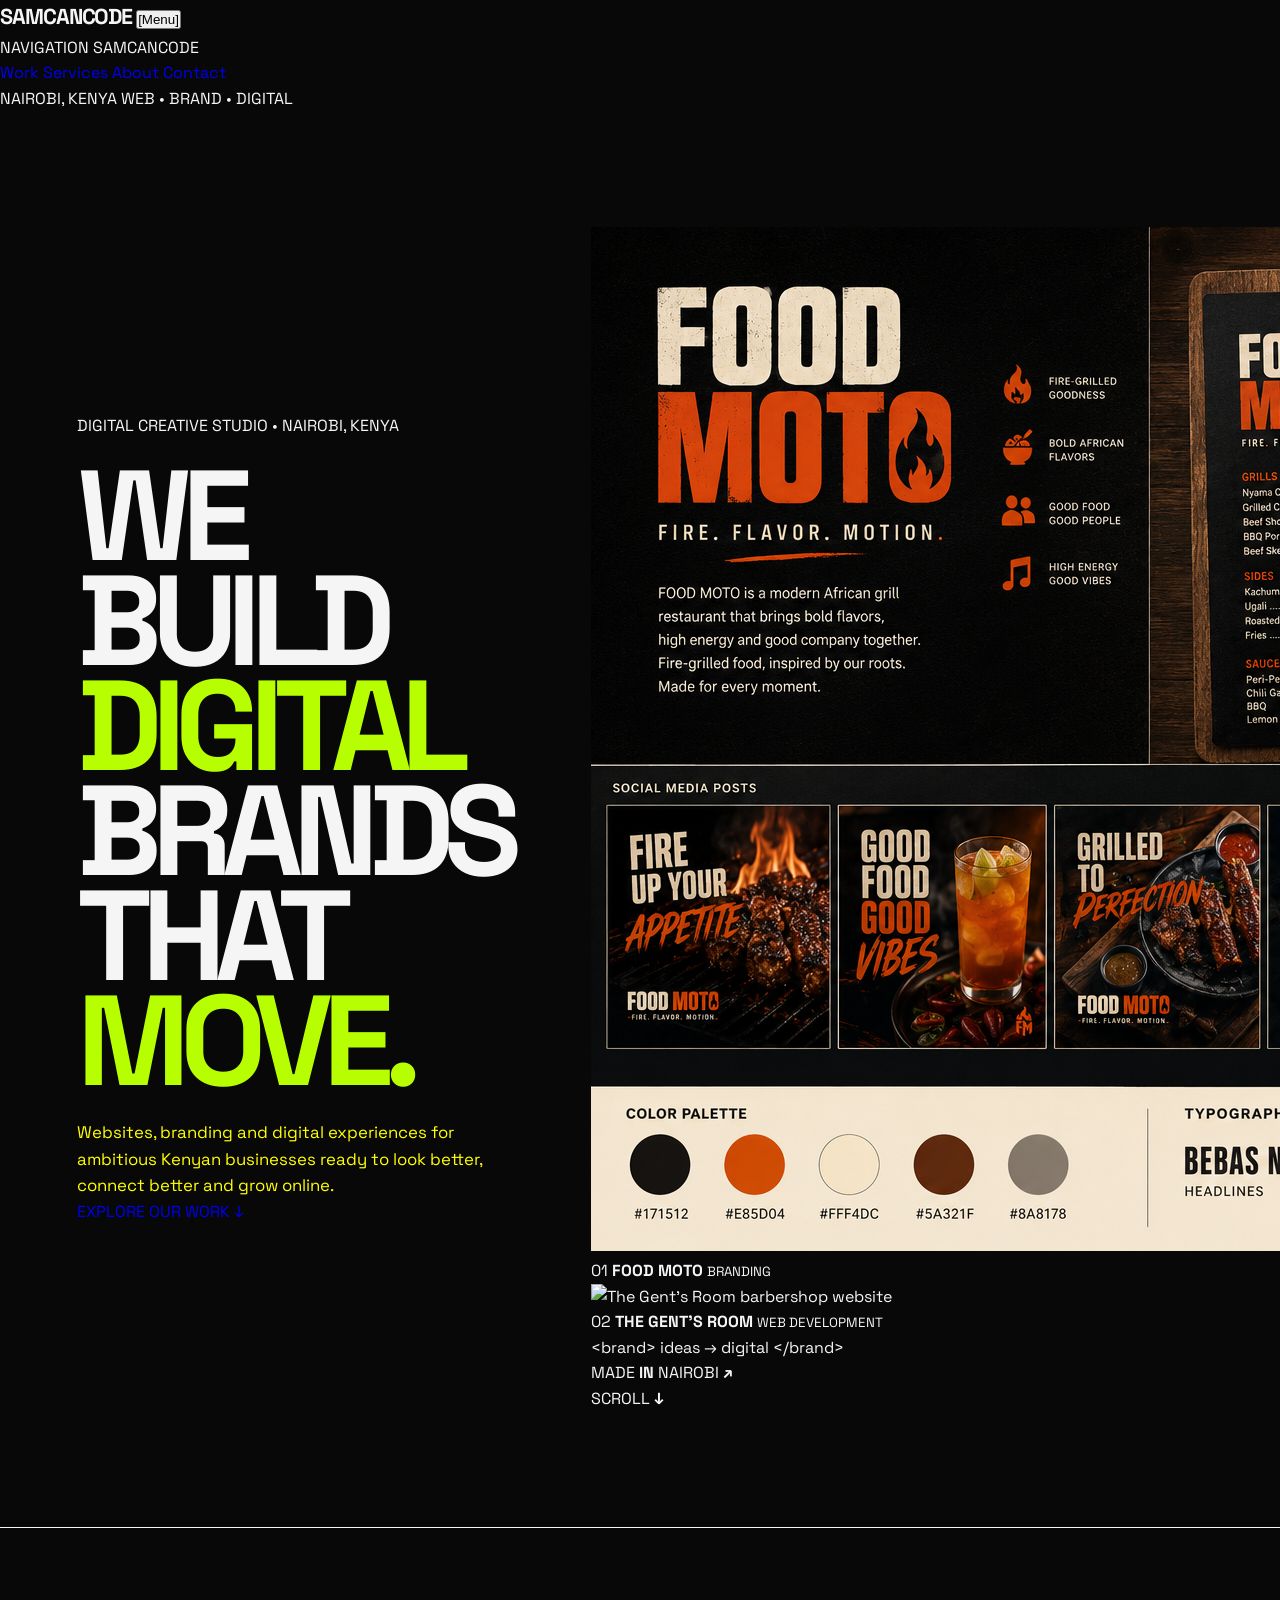
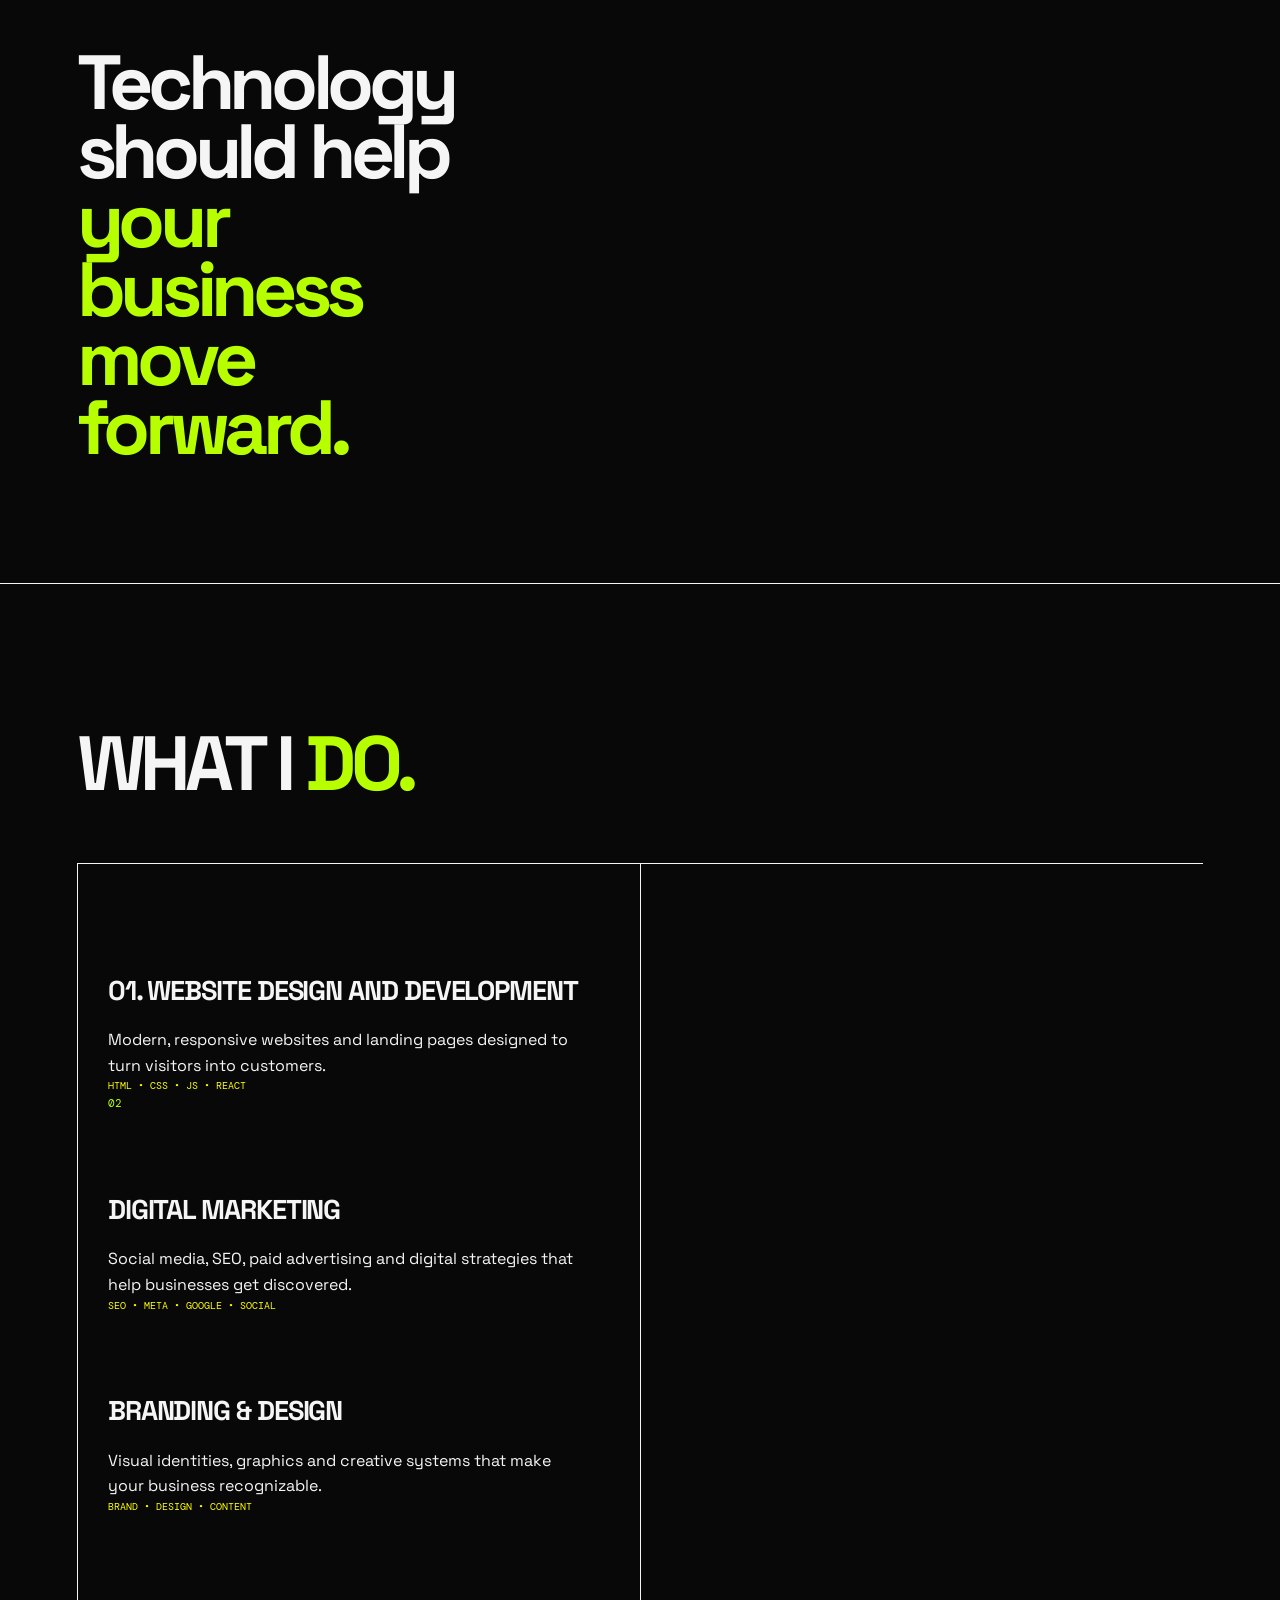
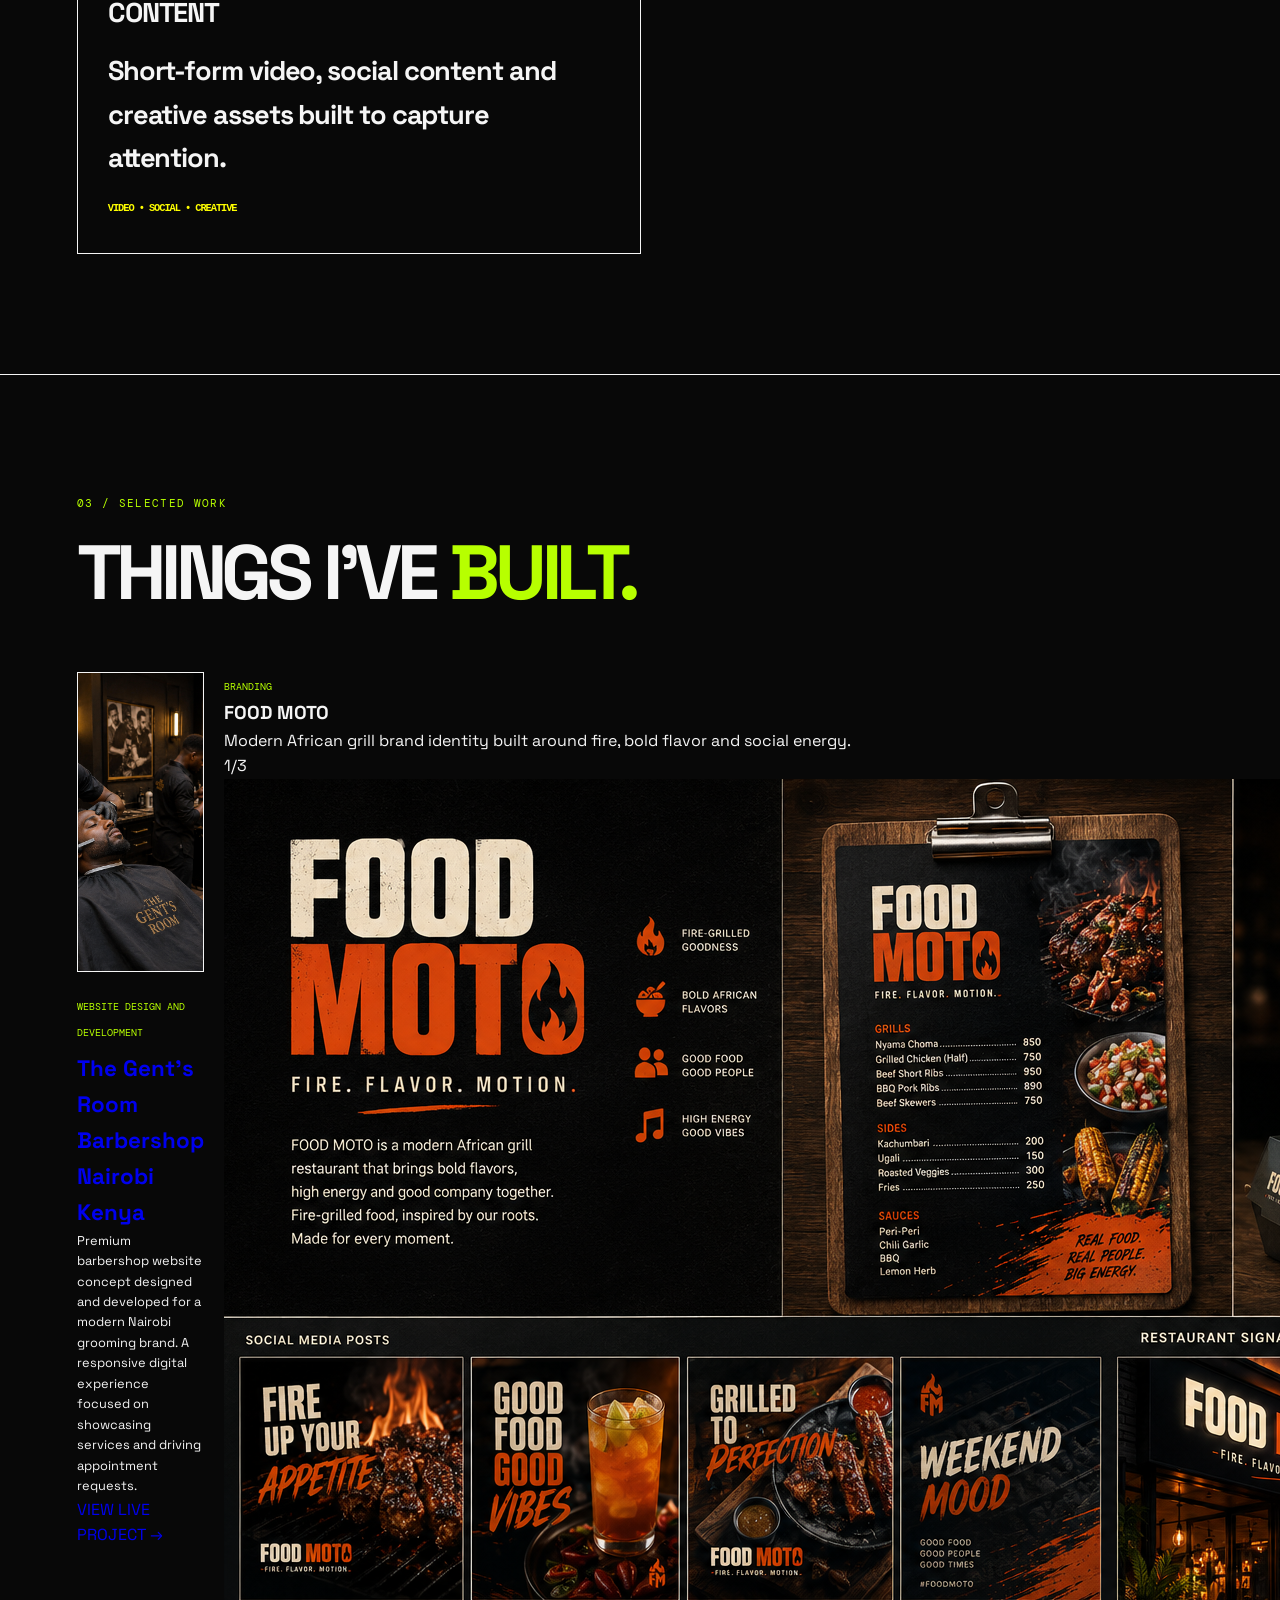
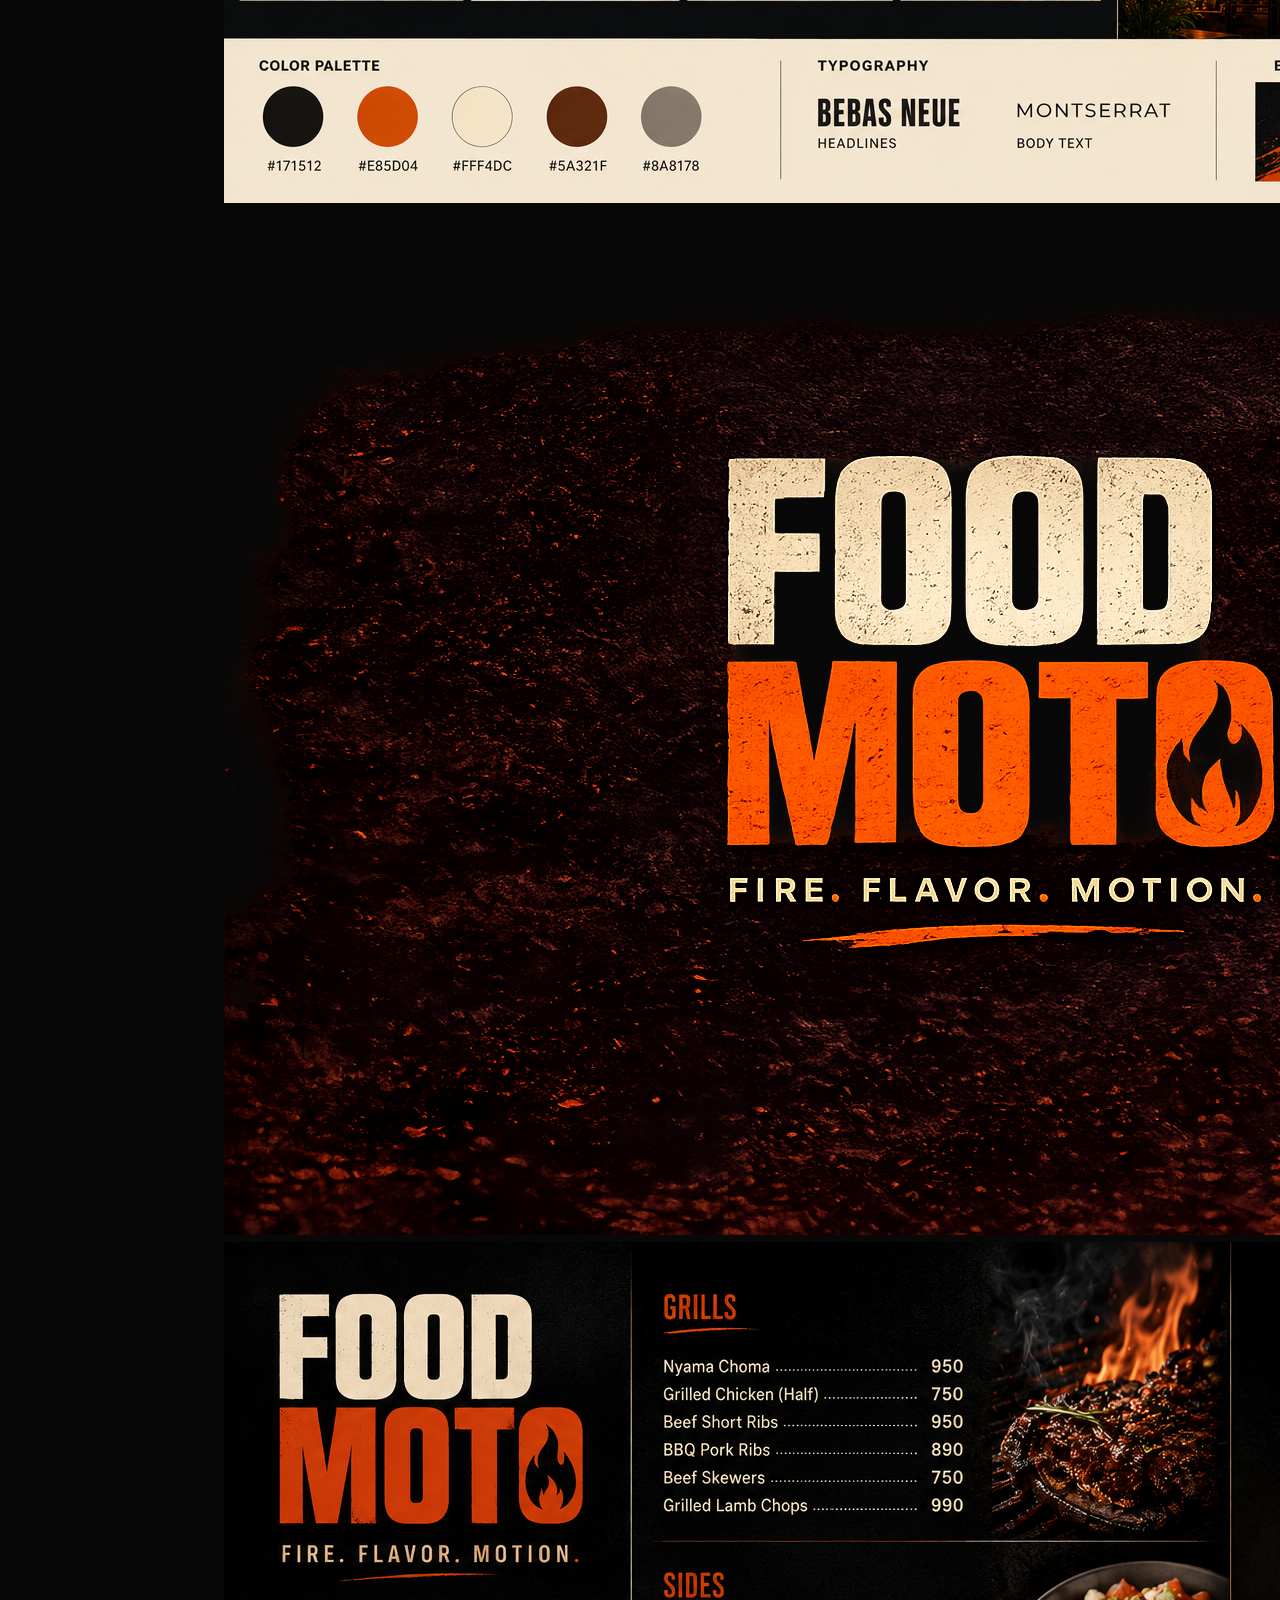
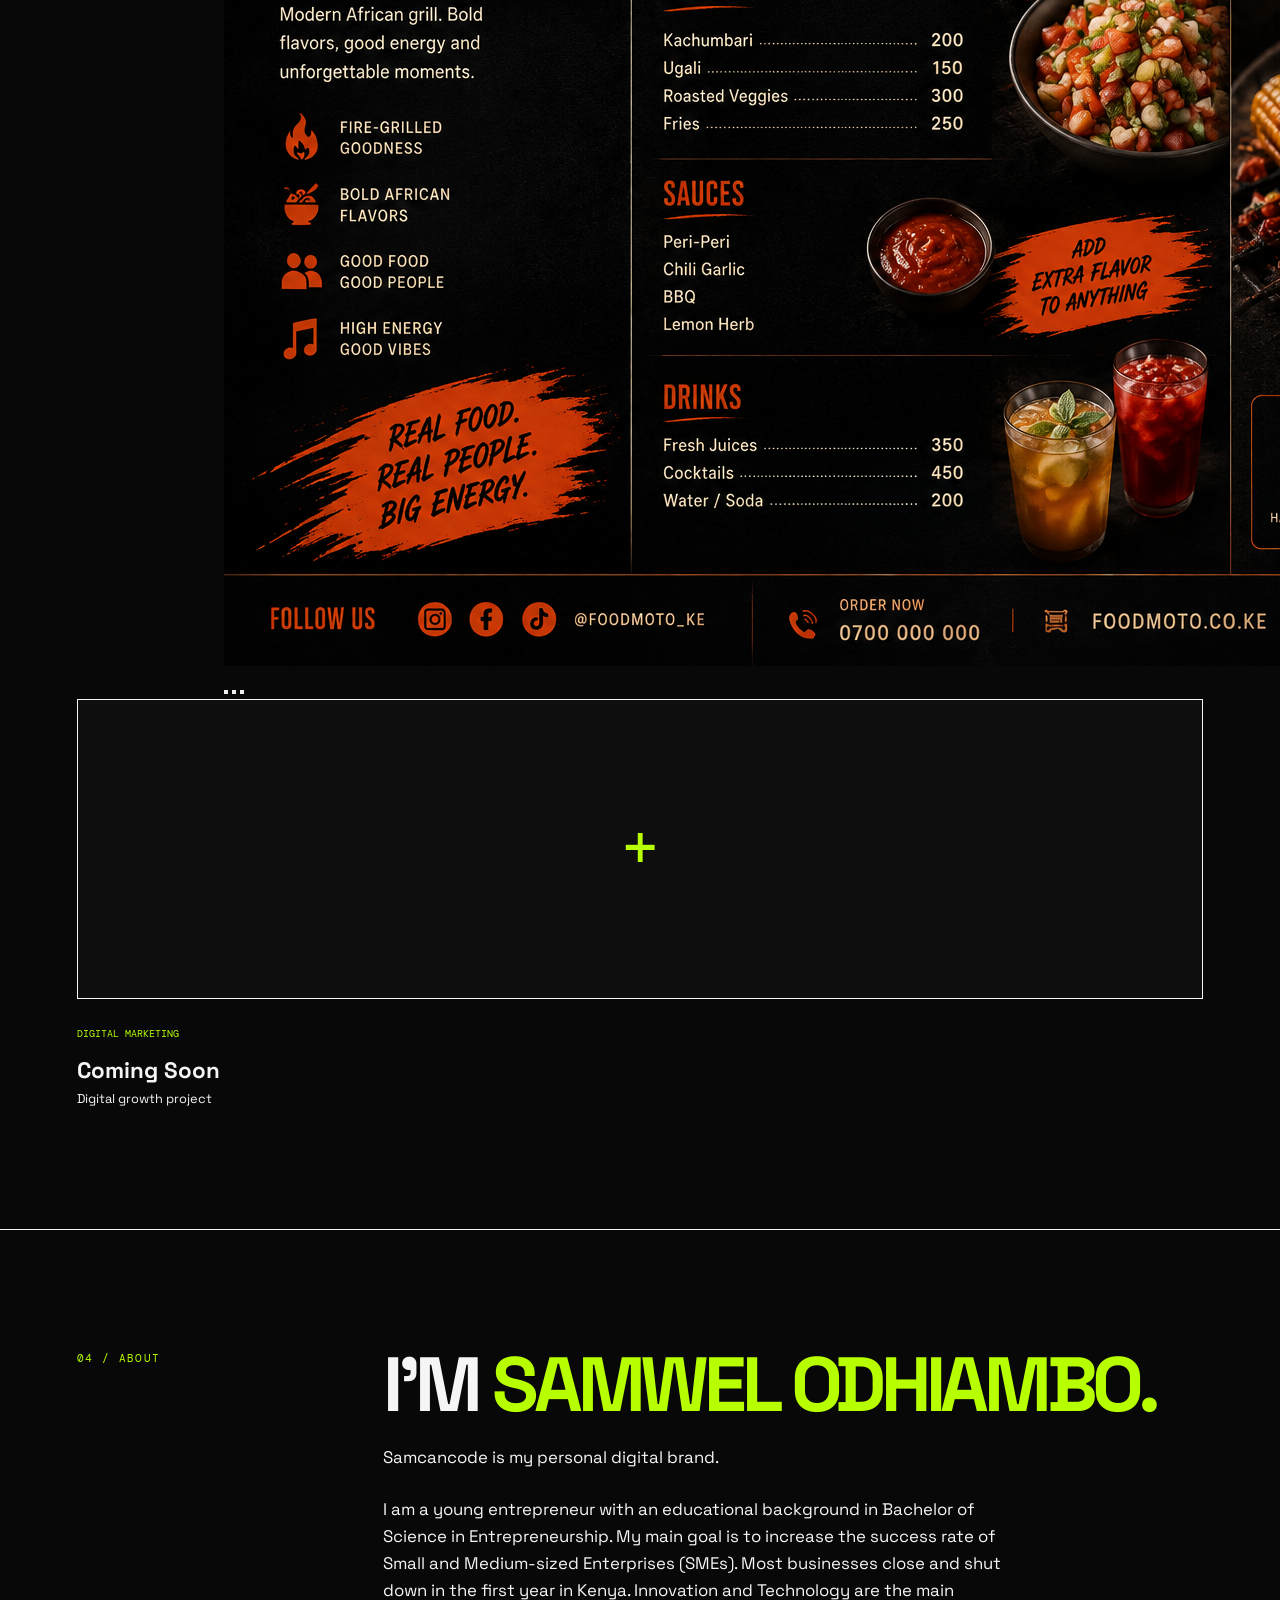
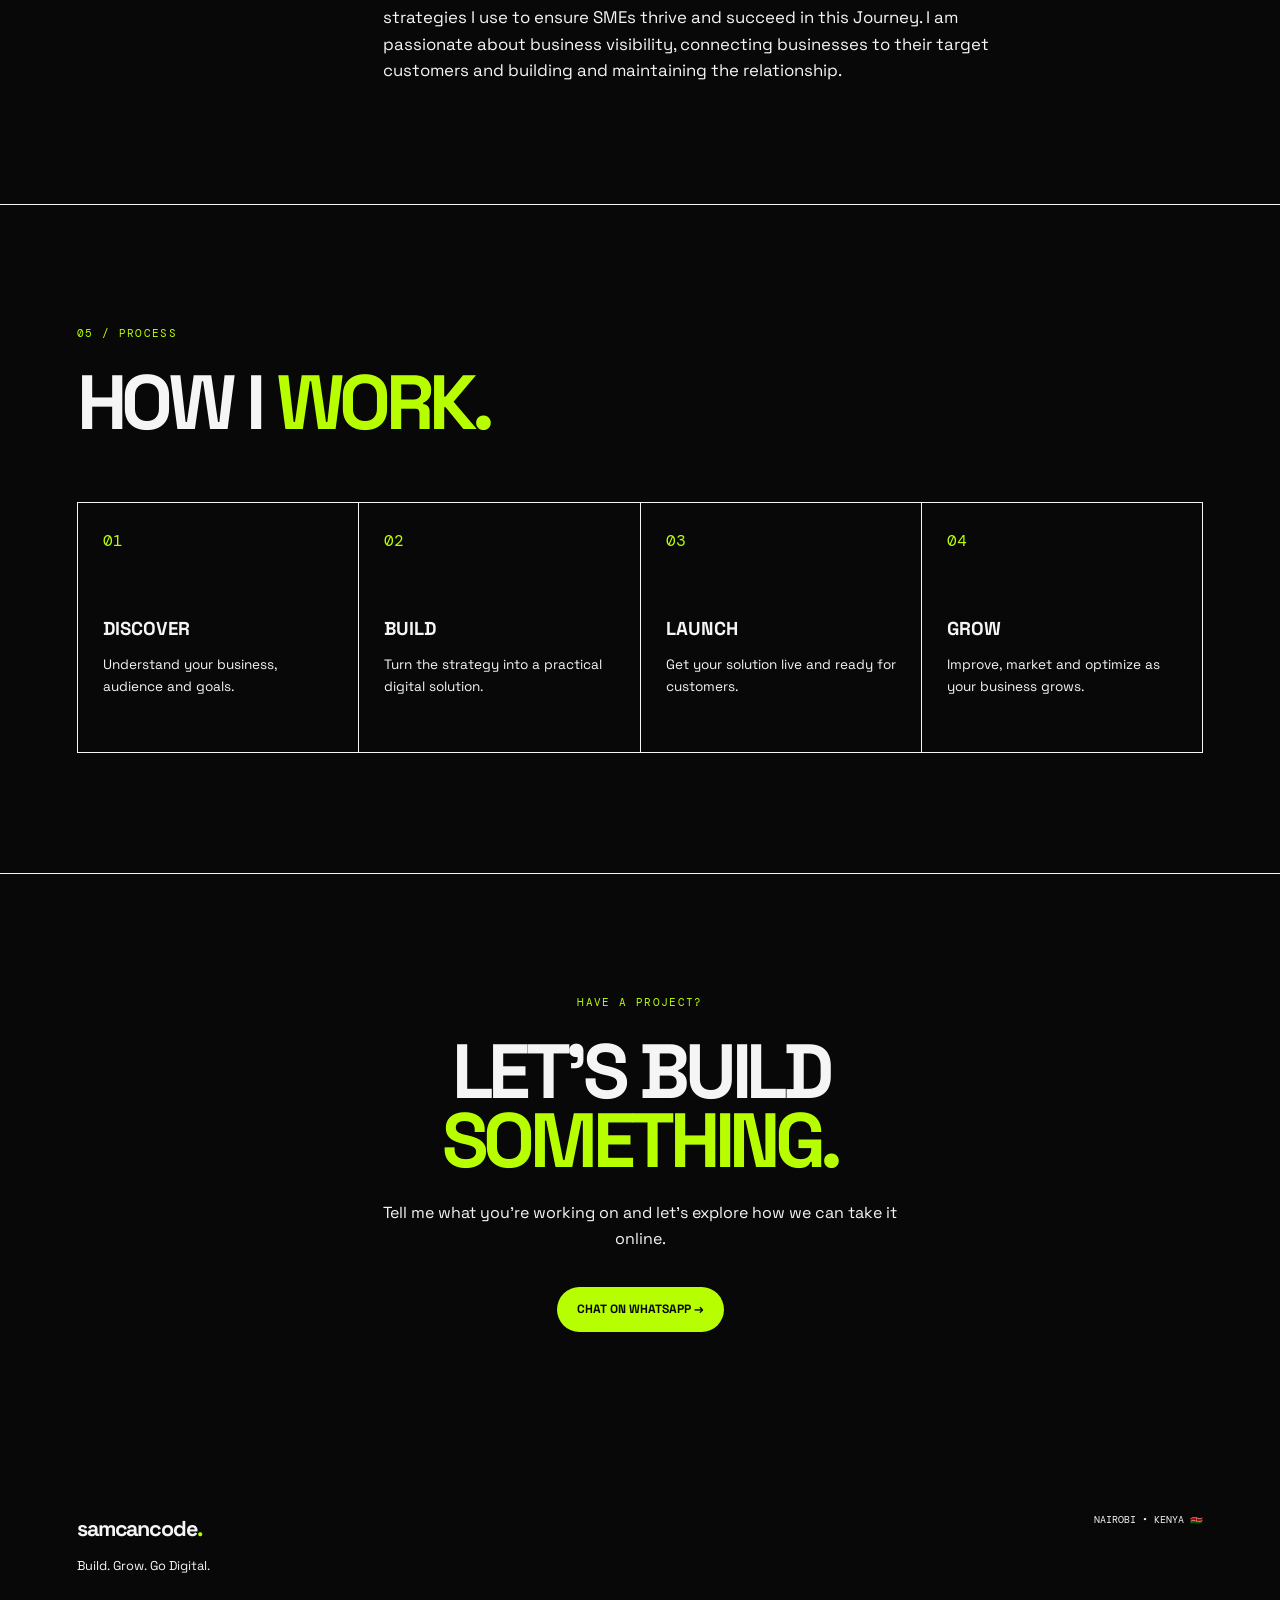
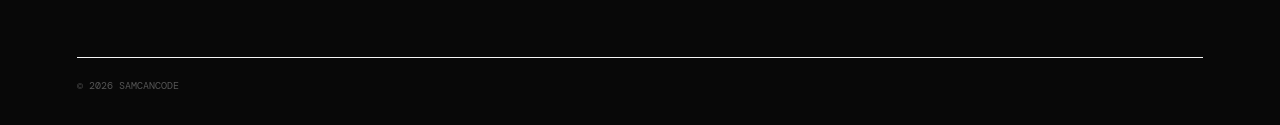
==== commit 0bd6d256: "new style" ====
--- a/index.html
+++ b/index.html
@@ -28,92 +28,280 @@
 <body>
 
     <!-- NAVIGATION -->
-    <header class="navbar">
-
-        <a href="#" class="logo">
-		Samcancode<span>.</span>
+
+    <header class="site-header">
+
+    <a
+        href="#top"
+        class="logo"
+    >
+        SAMCANCODE
+    </a>
+
+    <button
+        class="menu-trigger"
+        id="menu-trigger"
+        type="button"
+        aria-expanded="false"
+        aria-controls="site-menu"
+    >
+        [Menu]
+    </button>
+
+
+<nav
+    class="site-menu"
+    id="site-menu"
+    aria-hidden="true"
+>
+
+    <div class="menu-inner">
+
+        <div class="menu-heading">
+            <span>
+                NAVIGATION
+            </span>
+
+            <span>
+                SAMCANCODE
+            </span>
+        </div>
+
+        <a href="#work">
+            Work
         </a>
 
-        <nav class="nav-links">
-		<a href="./services.html" class="navbar-section">SERVICES</a>
-		<a href="./portfolio.html" class="navbar-section">PORTFOLIIO</a>
-		<a href="./blog.html" class="navbar-section">BLOG</a>
-		<a href="./about.html" class="navbar-section">ABOUT</a>
-        </nav>
-
-        <a href="#contact" class="nav-button">
-            Contact: +254719787933
+        <a href="#services">
+            Services
         </a>
 
-    </header>
-
-
-    <main>
-
-        <!-- HERO -->
-        <section class="hero">
-
-            <div class="hero-content">
-
-                <p class="eyebrow">
-                    WEB • MARKETING • CREATIVE
-                </p>
-
-                <h1>
-                    BUILD.<br>
-                    GROW.<br>
-                    <span>GO DIGITAL.</span>
-                </h1>
-
-                <p class="hero-description">
-                    I help businesses build a stronger digital presence
-                    through websites development, digital marketing, branding and
-                    creative technology.
-                </p>
-
-                <div class="hero-buttons">
-
-                    <a href="#contact" class="primary-button">
-                        WORK WITH ME →
-                    </a>
-
-
-                    <a href="#work" class="secondary-button">
-                        VIEW MY WORK
-                    </a>
-
-                </div>
-
-            </div>
-
-
-            <div class="hero-terminal">
-
-                <div class="terminal-header">	
-                </div>
-
-                <div class="terminal-body">
-
-                    <p>
-                        <span class="green">$</span>
-                        OUR PROMISE
-                    </p>
-
-                    <p class="output">
-                       ● Transforming SMALL AND MEDIUM ENTERPRISES.
-                    </p>
-		     <p class="output">                                            ● Helping them maximize their Brand presence and visibility on the internet.
-		     </p>
-
-                    <p>
-		     <p class="output">                                            ● Converting the MARKETING process to income generating avenues.
-		     </p>
-
-                </div>
-
-            </div>
-
-        </section>
+        <a href="#about">
+            About
+        </a>
+
+        <a href="#contact">
+            Contact
+        </a>
+
+        <div class="menu-footer">
+
+            <span>
+                NAIROBI, KENYA
+            </span>
+
+            <span>
+                WEB • BRAND • DIGITAL
+            </span>
+
+        </div>
+
+    </div>
+
+</nav>
+</header>
+<main>
+
+
+<section class="hero">
+
+    <div class="hero-content">
+
+        <div class="hero-intro">
+
+            <span class="hero-eyebrow">
+                DIGITAL CREATIVE STUDIO • NAIROBI, KENYA
+            </span>
+
+        </div>
+
+
+        <h1 class="hero-title">
+
+            WE BUILD
+            <span>DIGITAL</span>
+            BRANDS THAT
+            <span>MOVE.</span>
+
+        </h1>
+
+
+        <div class="hero-bottom">
+
+            <p class="hero-description">
+
+                Websites, branding and digital experiences
+                for ambitious Kenyan businesses ready to
+                look better, connect better and grow online.
+
+            </p>
+
+
+            <a
+                href="#work"
+                class="hero-cta"
+            >
+                EXPLORE OUR WORK
+                <span>↓</span>
+            </a>
+
+        </div>
+
+    </div>
+
+
+    <!-- =====================================
+         HERO VISUAL FIELD
+         ===================================== -->
+
+    <div class="hero-visual">
+
+
+        <!-- FOOD MOTO -->
+
+        <div class="hero-card hero-card-food">
+
+            <div class="hero-card-image">
+
+                <img
+                    src="images/food-moto-1.png"
+                    alt="FOOD MOTO branding project"
+                >
+
+            </div>
+
+            <div class="hero-card-label">
+
+                <span>
+                    01
+                </span>
+
+                <strong>
+                    FOOD MOTO
+                </strong>
+
+                <small>
+                    BRANDING
+                </small>
+
+            </div>
+
+        </div>
+
+
+        <!-- THE GENT'S ROOM -->
+
+        <div class="hero-card hero-card-gents">
+
+            <div class="hero-card-image">
+
+                <img
+                    src="images/hero.png"
+                    alt="The Gent's Room barbershop website"
+                >
+
+            </div>
+
+            <div class="hero-card-label">
+
+                <span>
+                    02
+                </span>
+
+                <strong>
+                    THE GENT'S ROOM
+                </strong>
+
+                <small>
+                    WEB DEVELOPMENT
+                </small>
+
+            </div>
+
+        </div>
+
+
+        <!-- CODE CARD -->
+
+        <div class="hero-code-card">
+
+            <div class="code-top">
+
+                <span></span>
+                <span></span>
+                <span></span>
+
+            </div>
+
+
+            <div class="code-content">
+
+                <span class="code-purple">
+                    &lt;brand&gt;
+                </span>
+
+                <span>
+                    ideas
+                </span>
+
+                <span class="code-orange">
+                    →
+                </span>
+
+                <span class="code-green">
+                    digital
+                </span>
+
+                <span class="code-purple">
+                    &lt;/brand&gt;
+                </span>
+
+            </div>
+
+        </div>
+
+
+        <!-- FLOATING STAT -->
+
+        <div class="hero-sticker">
+
+            <span>
+                MADE
+            </span>
+
+            <strong>
+                IN
+            </strong>
+
+            <span>
+                NAIROBI
+            </span>
+
+            <b>
+                ↗
+            </b>
+
+        </div>
+
+
+        <!-- MOTION SHAPE -->
+
+        <div class="hero-shape">
+
+            <span>
+                SCROLL
+            </span>
+
+            <strong>
+                ↓
+            </strong>
+
+        </div>
+
+
+    </div>
+
+</section>
+		
 
 
         <!-- INTRO -->
@@ -142,11 +330,6 @@
                     WHAT I <span>DO.</span>
                 </h2>
 
-                <p>
-                    Practical digital solutions designed around your
-                    business goals.
-                </p>
-
             </div>
 
 
@@ -168,36 +351,17 @@
                         HTML • CSS • JS • REACT
                     </span>
 
-		    <span>                                                     <a href="#contact" class="primary-button">                                                                                PRICING →                                              </a>                                                       </span>
-
-                </article>
-
-
-                <article class="service-card">
-
-                    <span class="service-number">02</span>
-
-                    <h3>
-                        DIGITAL MARKETING
-                    </h3>
-
-                    <p>
-                        Social media, SEO, paid advertising and digital
-                        strategies that help businesses get discovered.
-                    </p>
-
-                    <span class="service-tech">
+
+                <span class="service-number">02</span>                                                                                <h3>
+                        DIGITAL MARKETING                                      </h3>                                                                                                                 <p>
+                        Social media, SEO, paid advertising
+ and digital
+                        strategies that help businesses get
+ discovered.                                                                   </p>
+                                                                               <span class="service-tech">
                         SEO • META • GOOGLE • SOCIAL
                     </span>
-		    <a href="#contact" class="primary-button">                                                                                PRICING →
-		    </a>
-
-                </article>
-
-
-                <article class="service-card">
-
-                    <span class="service-number">03</span>
+
 
                     <h3>
                         BRANDING & DESIGN
@@ -212,22 +376,9 @@
                         BRAND • DESIGN • CONTENT
                     </span>
 
-		    <span>
-		    <a href="#contact" class="primary-button">                                                                                PRICING →
-		    </a>
-		    </span>
-
-		</article>
-
-
-                <article class="service-card">
-
-                    <span class="service-number">04</span>
 
                     <h3>
                         CONTENT
-                    </h3>
-
                     <p>
                         Short-form video, social content and creative
                         assets built to capture attention.
@@ -236,10 +387,7 @@
                     <span class="service-tech">
                         VIDEO • SOCIAL • CREATIVE
                     </span>
-
-		    <span>                                                     <a href="#contact" class="primary-button">                                                                                PRICING →                                              </a>                                                       </span>
-
-                </article>
+	</article>
 
             </div>
 
@@ -257,10 +405,6 @@
                     THINGS I'VE <span>BUILT.</span>
                 </h2>
 
-                <p>
-                    A growing collection of digital projects, experiments
-                    and client work.
-                </p>
 
             </div>
 
@@ -307,18 +451,90 @@
     </a>
 
 </article>
+<article>
+
+<span class="project-category">                                BRANDING                                               </span>                                                                                                               <h3>                                                           FOOD MOTO                                              </h3>                                                                                                                 <p>                                                            Modern African grill brand identity built around fire,                                                                bold flavor and social energy.                         </p>
+	<div class="project-carousel" id="food-moto-carousel">
+
+    <div class="carousel-counter">
+        <span id="food-moto-current">1</span>/3
+    </div>
+
+    <div class="carousel-slides">
+
+        <div class="carousel-slide active">
+            <img
+                src="images/food-moto-1.png"
+                alt="FOOD MOTO brand identity"
+            >
+        </div>
+
+        <div class="carousel-slide">
+            <img
+                src="images/food-moto-2.png"
+                alt="FOOD MOTO visual identity"
+            >
+        </div>
+
+        <div class="carousel-slide">
+            <img
+                src="images/food-moto-3.png"
+                alt="FOOD MOTO restaurant branding"
+            >
+        </div>
+
+    </div>
+
+    <div class="carousel-dots">
+
+        <button
+            type="button"
+            class="carousel-dot active"
+            data-slide="0"
+            aria-label="Show FOOD MOTO image 1"
+        ></button>
+
+        <button
+            type="button"
+            class="carousel-dot"
+            data-slide="1"
+            aria-label="Show FOOD MOTO image 2"
+        ></button>
+
+        <button
+            type="button"
+            class="carousel-dot"
+            data-slide="2"
+            aria-label="Show FOOD MOTO image 3"
+        ></button>
+
+    </div>
+
+</div>
+
+</article>
+  <a href="food-moto.html"
+ class="project-link"
+ >
+  VIEW CASE STUDY →
+ 	</a>
+
+                   </div>
+
+
+
 
 
                 <article class="project">
 
-                    <div class="project-image project-two">
-                        <span>01</span>
+                    <div class="project-image project-three">
+                        <span>+</span>
                     </div>
 
                     <div class="project-info">
 
                         <span class="project-category">
-                            BRANDING
+                            DIGITAL MARKETING
                         </span>
 
                         <h3>
@@ -326,31 +542,6 @@
                         </h3>
 
                         <p>
-                            Brand identity project
-                        </p>
-
-                    </div>
-
-                </article>
-
-
-                <article class="project">
-
-                    <div class="project-image project-three">
-                        <span>+</span>
-                    </div>
-
-                    <div class="project-info">
-
-                        <span class="project-category">
-                            DIGITAL MARKETING
-                        </span>
-
-                        <h3>
-                            Coming Soon
-                        </h3>
-
-                        <p>
                             Digital growth project
                         </p>
 
@@ -371,7 +562,7 @@
             <div class="about-content">
 
                 <h2>
-                    I'M <span>SAMWEL.</span>
+                    I'M <span>SAMWEL ODHIAMBO.</span>
                 </h2>
 
                 <p>
@@ -379,16 +570,9 @@
                 </p>
 
                 <p>
-                    I'm building my skills across web development,
-                    digital marketing, branding and creative technology
-                    to help businesses establish and grow their online
-                    presence.
+                    I am a young entrepreneur with an educational background in Bachelor of Science in Entrepreneurship. My main goal is to increase the success rate of Small and Medium-sized Enterprises (SMEs). Most businesses close and shut down in the first year in Kenya. Innovation and Technology are the main strategies I use to ensure SMEs thrive and succeed in this Journey. I am passionate about business visibility, connecting businesses to their target customers and building and maintaining the relationship.
                 </p>
 
-                <p>
-                    I'm also documenting the journey — the things I build,
-                    the things I learn and the businesses I help.
-                </p>
 
             </div>
 
@@ -403,7 +587,7 @@
             <div class="section-heading">
 
                 <h2>
-                    HOW WE <span>WORK.</span>
+                    HOW I <span>WORK.</span>
                 </h2>
 
             </div>
@@ -509,9 +693,6 @@
                 © 2026 SAMCANCODE
             </span>
 
-            <span>
-                BUILDING IN PUBLIC.
-            </span>
 
         </div>
 
--- a/style.css
+++ b/style.css
@@ -499,4 +499,1021 @@
     .project-image {
 	overflow: hidden;
 	}
-}
+
+.carousel-slides {
+    position: relative;
+    width: 100%;
+    height: 100%;
+    min-height: 350px;
+}
+
+.carousel-slide {
+    position: absolute;
+    top: 0;
+    left: 0;
+
+    width: 100%;
+    height: 100%;
+
+    opacity: 0;
+    visibility: hidden;
+
+    transition: opacity 0.35s ease;
+}
+
+.carousel-slide.active {
+    opacity: 1;
+    visibility: visible;
+}
+
+.carousel-slide img {
+    display: block;
+    width: 100%;
+    height: 100%;
+    object-fit: cover;
+}
+
+
+AMCANCODE — NEW HERO
+   ========================================= */
+
+.hero {
+    position: relative;
+
+    display: grid;
+    grid-template-columns: 1fr 0.85fr;
+
+    min-height: 92vh;
+
+    overflow: hidden;
+
+    background: #ffffed;
+}
+
+
+/* =========================================
+   HERO CONTENT
+   ========================================= */
+
+.hero-content {
+    position: relative;
+    z-index: 5;
+
+    display: flex;
+    flex-direction: column;
+    justify-content: space-between;
+
+    min-height: 92vh;
+
+    padding: 42px 6vw 55px;
+}
+
+
+.hero-intro {
+    display: flex;
+    align-items: center;
+    justify-content: space-between;
+
+    gap: 30px;
+}
+
+
+.hero-eyebrow {
+    font-size: 0.75rem;
+    font-weight: 800;
+    letter-spacing: 0.08em;
+}
+
+
+.hero-number {
+    font-size: 0.75rem;
+    font-weight: 800;
+}
+
+
+/* =========================================
+   HERO TITLE
+   ========================================= */
+
+.hero-title {
+    max-width: 950px;
+
+    margin: auto 0;
+
+    font-size: clamp(4rem, 8.5vw, 9rem);
+    font-weight: 900;
+    line-height: 0.82;
+    letter-spacing: -0.07em;
+}
+
+
+.hero-title span {
+    display: inline-block;
+
+    padding: 0 0.08em;
+
+    background: #ff5a1f;
+    color: #ffffed;
+
+    transform: rotate(-2deg);
+}
+
+
+/* =========================================
+   HERO BOTTOM
+   ========================================= */
+
+.hero-bottom {
+    display: flex;
+    align-items: flex-end;
+    justify-content: space-between;
+
+    gap: 40px;
+}
+
+
+.hero-description {
+    max-width: 430px;
+
+    margin: 0;
+
+    font-size: 1rem;
+    line-height: 1.65;
+}
+
+
+.hero-cta {
+    display: inline-flex;
+    align-items: center;
+    gap: 18px;
+
+    padding: 16px 22px;
+
+    background: #19a974;
+    color: #ffffed;
+
+    border-radius: 100px;
+
+    font-size: 0.75rem;
+    font-weight: 900;
+
+    text-decoration: none;
+
+    white-space: nowrap;
+
+    transition:
+        transform 0.2s ease,
+        background 0.2s ease;
+}
+
+
+.hero-cta:hover {
+    background: #ff5a1f;
+
+    transform: translateY(-4px);
+}
+
+
+.hero-cta span {
+    font-size: 1.1rem;
+}
+
+
+/* =========================================
+   HERO VISUAL FIELD
+   ========================================= */
+
+.hero-visual {
+    position: relative;
+
+    min-height: 92vh;
+
+    overflow: hidden;
+
+    background: #ffc928;
+}
+
+
+/* =========================================
+   FOOD MOTO CARD
+   ========================================= */
+
+.hero-card {
+    position: absolute;
+
+    overflow: hidden;
+
+    box-shadow:
+        0 25px 60px rgba(38, 26, 20, 0.18);
+}
+
+
+.hero-card-food {
+    top: 11%;
+    left: 9%;
+
+    width: 55%;
+
+    background: #ff5a1f;
+
+    transform: rotate(-5deg);
+
+    z-index: 4;
+}
+
+
+.hero-card-image {
+    width: 100%;
+    aspect-ratio: 1 / 1;
+
+    overflow: hidden;
+}
+
+
+.hero-card-image img {
+    display: block;
+
+    width: 100%;
+    height: 100%;
+
+    object-fit: cover;
+
+    transition: transform 0.5s ease;
+}
+
+
+.hero-card:hover img {
+    transform: scale(1.06);
+}
+
+
+.hero-card-label {
+    display: grid;
+    grid-template-columns: 35px 1fr;
+    gap: 4px;
+
+    padding: 14px 16px;
+
+    background: #261a14;
+    color: #ffffed;
+}
+
+
+.hero-card-label span {
+    grid-row: span 2;
+
+    font-size: 0.7rem;
+    font-weight: 700;
+}
+
+
+.hero-card-label strong {
+    font-size: 0.85rem;
+    font-weight: 900;
+}
+
+
+.hero-card-label small {
+    font-size: 0.65rem;
+    font-weight: 600;
+}
+
+
+/* =========================================
+   GENT'S ROOM CARD
+   ========================================= */
+
+.hero-card-gents {
+    right: 7%;
+    bottom: 10%;
+
+    width: 48%;
+
+    background: #19a974;
+
+    transform: rotate(5deg);
+
+    z-index: 5;
+}
+
+
+.hero-card-gents .hero-card-label {
+    background: #ffffff;
+    color: #261a14;
+}
+
+
+/* =========================================
+   CODE CARD
+   ========================================= */
+
+.hero-code-card {
+    position: absolute;
+
+    top: 8%;
+    right: 7%;
+
+    z-index: 7;
+
+    width: 210px;
+
+    padding: 16px;
+
+    background: #261a14;
+    color: #ffffed;
+
+    border-radius: 14px;
+
+    transform: rotate(4deg);
+
+    box-shadow:
+        0 18px 40px rgba(38, 26, 20, 0.2);
+}
+
+
+.code-top {
+    display: flex;
+    gap: 5px;
+
+    margin-bottom: 18px;
+}
+
+
+.code-top span {
+    width: 7px;
+    height: 7px;
+
+    border-radius: 50%;
+
+    background: #ff5a1f;
+}
+
+
+.code-top span:nth-child(2) {
+    background: #ffc928;
+}
+
+
+.code-top span:nth-child(3) {
+    background: #19a974;
+}
+
+
+.code-content {
+    display: flex;
+    flex-wrap: wrap;
+    gap: 6px;
+
+    font-family: monospace;
+    font-size: 0.75rem;
+    line-height: 1.6;
+}
+
+
+.code-purple {
+    color: #ff8bd1;
+}
+
+
+.code-orange {
+    color: #ff5a1f;
+}
+
+
+.code-green {
+    color: #19a974;
+}
+
+
+/* =========================================
+   NAIROBI STICKER
+   ========================================= */
+
+.hero-sticker {
+    position: absolute;
+
+    right: 39%;
+    top: 43%;
+
+    z-index: 8;
+
+    display: flex;
+    flex-direction: column;
+    align-items: center;
+    justify-content: center;
+
+    width: 105px;
+    height: 105px;
+
+    padding: 12px;
+
+    border-radius: 50%;
+
+    background: #ff6f61;
+    color: #261a14;
+
+    text-align: center;
+
+    transform: rotate(-12deg);
+
+    box-shadow:
+        0 15px 35px rgba(38, 26, 20, 0.15);
+}
+
+
+.hero-sticker span {
+    font-size: 0.55rem;
+    font-weight: 800;
+    letter-spacing: 0.08em;
+}
+
+
+.hero-sticker strong {
+    font-size: 1.3rem;
+    font-weight: 900;
+    line-height: 1;
+}
+
+
+.hero-sticker b {
+    margin-top: 4px;
+
+    font-size: 1rem;
+}
+
+
+/* =========================================
+   MOTION SHAPE
+   ========================================= */
+
+.hero-shape {
+    position: absolute;
+
+    left: 3%;
+    bottom: 4%;
+
+    z-index: 6;
+
+    display: flex;
+    align-items: center;
+    gap: 10px;
+
+    padding: 9px 14px;
+
+    background: #ffffed;
+    color: #261a14;
+
+    border-radius: 100px;
+
+    transform: rotate(-90deg);
+    transform-origin: left center;
+}
+
+
+.hero-shape span {
+    font-size: 0.6rem;
+    font-weight: 900;
+    letter-spacing: 0.1em;
+}
+
+
+.hero-shape strong {
+    font-size: 1rem;
+}
+
+
+/* =========================================
+   HERO — TABLET
+   ========================================= */
+
+@media (max-width: 900px) {
+
+    .hero {
+        grid-template-columns: 1fr;
+    }
+
+
+    .hero-content {
+        min-height: 70vh;
+
+        padding: 32px 6vw 45px;
+    }
+
+
+    .hero-visual {
+        min-height: 75vh;
+    }
+
+
+    .hero-title {
+        font-size: clamp(4rem, 13vw, 7rem);
+    }
+
+}
+
+
+/* =========================================
+   HERO — MOBILE
+   ========================================= */
+
+@media (max-width: 600px) {
+
+    .hero-content {
+        min-height: 72vh;
+
+        padding: 25px 6vw 35px;
+    }
+
+
+    .hero-intro {
+        align-items: flex-start;
+    }
+
+
+    .hero-eyebrow {
+        max-width: 230px;
+
+        line-height: 1.4;
+    }
+
+
+    .hero-title {
+        font-size: clamp(3.4rem, 16vw, 6rem);
+    }
+
+
+    .hero-bottom {
+        flex-direction: column;
+        align-items: flex-start;
+
+        gap: 25px;
+    }
+
+
+    .hero-description {
+        max-width: 360px;
+    }
+
+
+    .hero-cta {
+        padding: 14px 19px;
+    }
+
+
+    .hero-visual {
+        min-height: 90vw;
+    }
+
+
+    .hero-card-food {
+        top: 9%;
+        left: 5%;
+
+        width: 60%;
+    }
+
+
+    .hero-card-gents {
+        right: 5%;
+        bottom: 8%;
+
+        width: 53%;
+    }
+
+
+    .hero-code-card {
+        top: 5%;
+        right: 4%;
+
+        width: 145px;
+
+        padding: 11px;
+    }
+
+
+    .hero-code-card .code-content {
+        font-size: 0.58rem;
+    }
+
+
+    .hero-sticker {
+        right: 38%;
+        top: 45%;
+
+        width: 78px;
+        height: 78px;
+    }
+
+
+    .hero-sticker strong {
+        font-size: 0.95rem;
+    }
+
+
+    .hero-sticker span {
+        font-size: 0.42rem;
+    }
+
+
+    .hero-shape {
+        display: none;
+    }
+
+}
+  
+.carousel-counter {
+    position: absolute;
+    top: 15px;
+    right: 15px;
+    z-index: 10;
+
+    padding: 6px 11px;
+
+    background: rgba(23, 21, 18, 0.75);
+    color: #ffffed;
+
+    font-size: 0.8rem;
+    font-weight: 600;
+
+    border-radius: 30px;
+    backdrop-filter: blur(6px);
+}
+/* =========================================
+   FOOD MOTO CAROUSEL
+   ========================================= */
+
+.project-carousel {
+    position: relative;
+    width: 100%;
+    height: 100%;
+    min-height: 350px;
+    overflow: hidden;
+    background: #171512;
+    border-radius: 18px;
+}
+
+
+/* =========================================
+   SLIDES
+   ========================================= */
+
+.carousel-slides {
+    position: relative;
+    width: 100%;
+    height: 100%;
+    min-height: 350px;
+}
+
+.carousel-slide {
+    position: absolute;
+    top: 0;
+    left: 0;
+
+    width: 100%;
+    height: 100%;
+
+    opacity: 0;
+    visibility: hidden;
+
+    transition: opacity 0.35s ease;
+}
+
+.carousel-slide.active {
+    opacity: 1;
+    visibility: visible;
+}
+
+.carousel-slide img {
+    display: block;
+
+    width: 100%;
+    height: 100%;
+
+    object-fit: cover;
+}
+
+
+/* =========================================
+   1/3 COUNTER
+   ========================================= */
+
+.carousel-counter {
+    position: absolute;
+
+    top: 16px;
+    right: 16px;
+
+    z-index: 20;
+
+    display: flex;
+    align-items: center;
+    justify-content: center;
+
+    min-width: 42px;
+    height: 30px;
+
+    padding: 0 10px;
+
+    background: rgba(23, 21, 18, 0.78);
+
+    color: #ffffed;
+
+    font-size: 0.8rem;
+    font-weight: 600;
+
+    border-radius: 30px;
+
+    pointer-events: none;
+
+    backdrop-filter: blur(6px);
+}
+
+
+/* =========================================
+   PROGRESS DOTS
+   ========================================= */
+
+.carousel-dots {
+    position: absolute;
+
+    left: 50%;
+    bottom: 16px;
+
+    z-index: 20;
+
+    display: flex;
+    align-items: center;
+    justify-content: center;
+
+    gap: 8px;
+
+    transform: translateX(-50%);
+
+    padding: 8px 12px;
+
+    background: rgba(23, 21, 18, 0.78);
+
+    border-radius: 30px;
+
+    backdrop-filter: blur(6px);
+}
+
+
+/* Individual dot */
+
+.carousel-dot {
+    display: block;
+
+    width: 8px;
+    height: 8px;
+
+    margin: 0;
+    padding: 0;
+
+    border: none;
+
+    background: #ffffed;
+
+    opacity: 0.45;
+
+    border-radius: 50%;
+
+    cursor: pointer;
+
+    flex-shrink: 0;
+
+    transition:
+        opacity 0.2s ease,
+        transform 0.2s ease;
+}
+
+
+/* Active dot */
+
+.carousel-dot.active {
+    opacity: 1;
+
+    transform: scale(1.3);
+}
+
+
+/* =========================================
+   MOBILE
+   ========================================= */
+
+@media (max-width: 600px) {
+
+    .project-carousel {
+        min-height: 300px;
+        border-radius: 14px;
+    }
+
+    .carousel-slides {
+        min-height: 300px;
+    }
+
+    .carousel-counter {
+        top: 12px;
+        right: 12px;
+    }
+
+    .carousel-dots {
+        bottom: 12px;
+    }
+
+}
+/* =========================================
+   SAMCANCODE DROP-DOWN MENU
+   ========================================= */
+
+.site-header {
+    position: relative;
+    z-index: 100;
+}
+
+
+/* =========================================
+   MENU BUTTON
+   ========================================= */
+
+.menu-trigger {
+    position: relative;
+    z-index: 110;
+
+    padding: 12px 18px;
+
+    border: 2px solid #261a14;
+    border-radius: 100px;
+
+    background: #ffffed;
+    color: #261a14;
+
+    font-family: inherit;
+    font-size: 0.8rem;
+    font-weight: 900;
+
+    cursor: pointer;
+
+    transition:
+        background 0.2s ease,
+        color 0.2s ease,
+        transform 0.2s ease;
+}
+
+.menu-trigger:hover {
+    background: #ff5a1f;
+    color: #ffffff;
+
+    transform: translateY(-2px);
+}
+
+
+/* =========================================
+   DROP-DOWN MENU
+   ========================================= */
+
+.site-menu {
+    position: fixed;
+
+    top: 0;
+    left: 0;
+
+    z-index: 90;
+
+    width: 100%;
+
+    padding: 110px 8vw 50px;
+
+    background: #ffc928;
+
+    transform: translateY(-105%);
+
+    visibility: hidden;
+
+    transition:
+        transform 0.45s cubic-bezier(0.77, 0, 0.18, 1),
+        visibility 0.45s ease;
+
+    box-shadow: 0 20px 50px rgba(38, 26, 20, 0.12);
+}
+
+
+/* OPEN STATE */
+
+.site-menu.is-open {
+    transform: translateY(0);
+
+    visibility: visible;
+}
+
+
+/* =========================================
+   MENU INNER
+   ========================================= */
+
+.menu-inner {
+    max-width: 1400px;
+
+    margin: 0 auto;
+}
+
+
+/* =========================================
+   MENU HEADING
+   ========================================= */
+
+.menu-heading {
+    display: flex;
+    justify-content: space-between;
+
+    padding-bottom: 20px;
+
+    border-bottom: 1px solid rgba(38, 26, 20, 0.25);
+
+    color: #261a14;
+
+    font-size: 0.7rem;
+    font-weight: 900;
+    letter-spacing: 0.1em;
+}
+
+
+/* =========================================
+   MENU LINKS
+   ========================================= */
+
+.site-menu a {
+    display: block;
+
+    padding: 18px 0;
+
+    border-bottom: 1px solid rgba(38, 26, 20, 0.2);
+
+    color: #261a14;
+
+    font-size: clamp(2.5rem, 6vw, 6rem);
+    font-weight: 900;
+    line-height: 0.95;
+    letter-spacing: -0.05em;
+
+    text-decoration: none;
+
+    transition:
+        color 0.2s ease,
+        padding-left 0.25s ease;
+}
+
+.site-menu a:hover {
+    color: #ff5a1f;
+
+    padding-left: 18px;
+}
+
+
+/* =========================================
+   MENU FOOTER
+   ========================================= */
+
+.menu-footer {
+    display: flex;
+    justify-content: space-between;
+
+    padding-top: 24px;
+
+    color: #261a14;
+
+    font-size: 0.7rem;
+    font-weight: 900;
+    letter-spacing: 0.08em;
+}
+
+
+/* =========================================
+   MENU MOBILE
+   ========================================= */
+
+@media (max-width: 600px) {
+
+    .site-menu {
+        padding: 95px 6vw 35px;
+    }
+
+    .menu-heading {
+        font-size: 0.6rem;
+    }
+
+    .site-menu a {
+        padding: 15px 0;
+
+        font-size: clamp(2.5rem, 14vw, 5rem);
+    }
+
+    .menu-footer {
+        flex-direction: column;
+
+        gap: 8px;
+    }
+
+}
+
+}
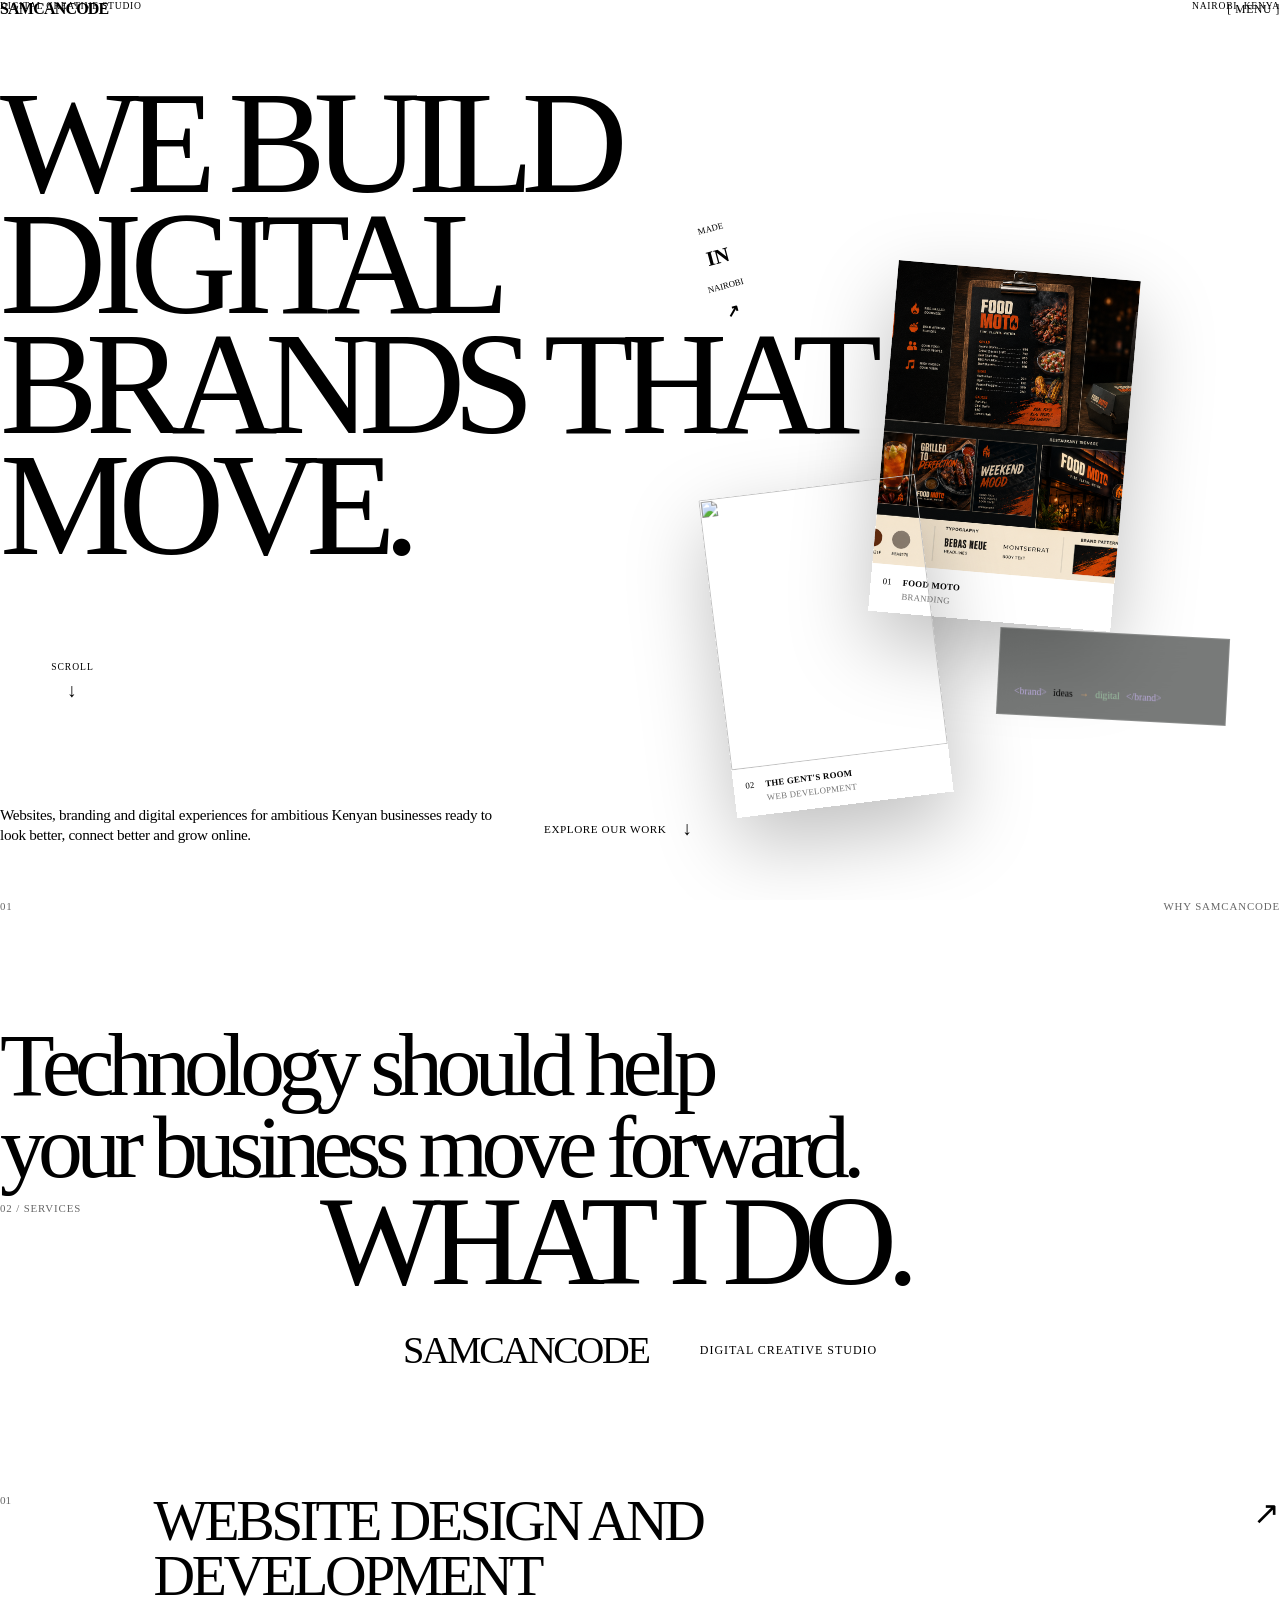
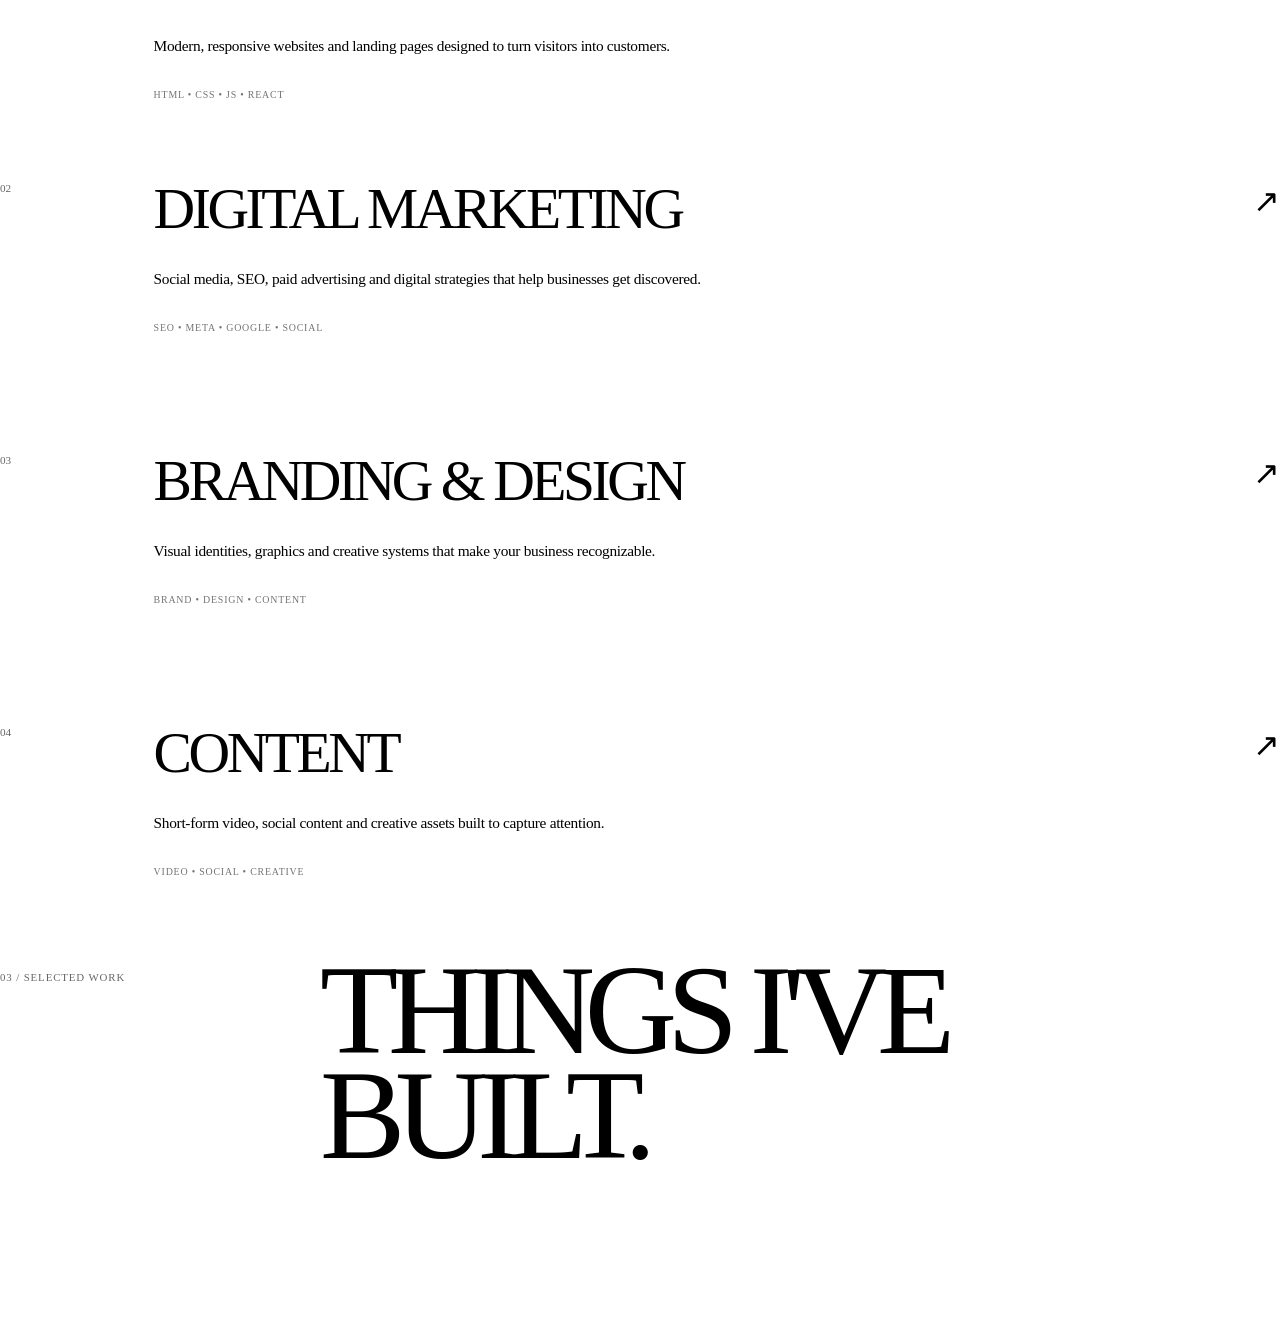
==== commit 4117ce09: "changes" ====
--- a/index.html
+++ b/index.html
@@ -1,705 +1,786 @@
 <!DOCTYPE html>
 <html lang="en">
+
 <head>
     <meta charset="UTF-8">
-    <meta name="viewport" content="width=device-width, initial-scale=1.0">
-
-    <meta name="description" content="Samcancode — Web development, digital marketing, branding and creative digital solutions.">
-
-    <meta name="author" content="Samcancode">
-
-    <meta property="og:title" content="Samcancode — Build. Grow. Go Digital.">
-    <meta property="og:description" content="Digital solutions for businesses ready to build, grow and go digital.">
-    <meta property="og:type" content="website">
-
-    <title>Samcancode — Build. Grow. Go Digital.</title>
-
-    <link rel="preconnect" href="https://fonts.googleapis.com">
-    <link rel="preconnect" href="https://fonts.gstatic.com" crossorigin>
+
+    <meta
+        name="viewport"
+        content="width=device-width, initial-scale=1.0"
+    >
+
+    <meta
+        name="description"
+        content="Samcancode — Web development, digital marketing, branding and creative digital solutions."
+    >
+
+    <meta
+        name="author"
+        content="Samcancode"
+    >
+
+    <meta
+        name="theme-color"
+        content="#1E2723"
+    >
+
+    <!-- Open Graph -->
+    <meta
+        property="og:title"
+        content="Samcancode — Build. Grow. Go Digital."
+    >
+
+    <meta
+        property="og:description"
+        content="Digital solutions for businesses ready to build, grow and go digital."
+    >
+
+    <meta
+        property="og:type"
+        content="website"
+    >
+
+    <meta
+        property="og:site_name"
+        content="Samcancode"
+    >
+
+    <title>
+        Samcancode — Build. Grow. Go Digital.
+    </title>
+
+    <!-- Fonts -->
+    <link
+        rel="preconnect"
+        href="https://fonts.googleapis.com"
+    >
+
+    <link
+        rel="preconnect"
+        href="https://fonts.gstatic.com"
+        crossorigin
+    >
 
     <link
         href="https://fonts.googleapis.com/css2?family=DM+Mono:wght@400;500&family=Space+Grotesk:wght@400;500;600;700&display=swap"
         rel="stylesheet"
     >
 
-    <link rel="stylesheet" href="style.css">
+    <!-- Main stylesheet -->
+    <link
+        rel="stylesheet"
+        href="style.css"
+    >
 </head>
 
+
 <body>
 
-    <!-- NAVIGATION -->
-
-    <header class="site-header">
-
-    <a
-        href="#top"
-        class="logo"
-    >
-        SAMCANCODE
-    </a>
-
-    <button
-        class="menu-trigger"
-        id="menu-trigger"
-        type="button"
-        aria-expanded="false"
-        aria-controls="site-menu"
-    >
-        [Menu]
-    </button>
-
-
-<nav
-    class="site-menu"
-    id="site-menu"
-    aria-hidden="true"
->
-
-    <div class="menu-inner">
-
-        <div class="menu-heading">
-            <span>
-                NAVIGATION
-            </span>
-
-            <span>
+    <!-- =========================================================
+         PAGE TRANSITION
+         ========================================================= -->
+
+    <div
+        class="page-transition-overlay"
+        aria-hidden="true"
+    >
+
+        <div class="page-transition-inner">
+
+            <span class="page-transition-brand">
                 SAMCANCODE
             </span>
+
+            <span class="page-transition-label">
+                DIGITAL CREATIVE STUDIO
+            </span>
+
         </div>
 
-        <a href="#work">
-            Work
-        </a>
-
-        <a href="#services">
-            Services
-        </a>
-
-        <a href="#about">
-            About
-        </a>
-
-        <a href="#contact">
-            Contact
-        </a>
-
-        <div class="menu-footer">
-
-            <span>
-                NAIROBI, KENYA
-            </span>
-
-            <span>
-                WEB • BRAND • DIGITAL
-            </span>
-
+    </div>
+
+
+    <!-- =========================================================
+         CUSTOM CURSOR
+         Desktop interaction will be controlled by JavaScript.
+         ========================================================= -->
+
+    <div
+        class="site-cursor"
+        aria-hidden="true"
+    >
+
+        <div class="cursor-view">
+            <span class="cursor-arrow">↗</span>
+            <span>VIEW</span>
         </div>
 
     </div>
 
-</nav>
-</header>
-<main>
-
-
-<section class="hero">
-
-    <div class="hero-content">
-
-        <div class="hero-intro">
-
-            <span class="hero-eyebrow">
-                DIGITAL CREATIVE STUDIO • NAIROBI, KENYA
-            </span>
+
+    <!-- =========================================================
+         SITE HEADER
+         ========================================================= -->
+
+    <header class="site-header">
+
+        <div class="site-header-inner">
+
+            <!-- Brand -->
+            <a
+                href="#top"
+                class="site-logo"
+                aria-label="Samcancode home"
+            >
+                SAMCANCODE
+            </a>
+
+
+            <!-- Menu trigger -->
+            <button
+                class="menu-trigger"
+                id="menu-trigger"
+                type="button"
+                aria-expanded="false"
+                aria-controls="site-menu"
+            >
+                <span>[</span>
+                MENU
+                <span>]</span>
+            </button>
 
         </div>
 
 
-        <h1 class="hero-title">
-
-            WE BUILD
-            <span>DIGITAL</span>
-            BRANDS THAT
-            <span>MOVE.</span>
-
-        </h1>
-
-
-        <div class="hero-bottom">
-
-            <p class="hero-description">
-
-                Websites, branding and digital experiences
-                for ambitious Kenyan businesses ready to
-                look better, connect better and grow online.
-
-            </p>
-
-
-            <a
-                href="#work"
-                class="hero-cta"
-            >
-                EXPLORE OUR WORK
-                <span>↓</span>
-            </a>
-
-        </div>
-
-    </div>
-
-
-    <!-- =====================================
-         HERO VISUAL FIELD
-         ===================================== -->
-
-    <div class="hero-visual">
-
-
-        <!-- FOOD MOTO -->
-
-        <div class="hero-card hero-card-food">
-
-            <div class="hero-card-image">
-
-                <img
-                    src="images/food-moto-1.png"
-                    alt="FOOD MOTO branding project"
+        <!-- =====================================================
+             FULL SCREEN MENU
+             ===================================================== -->
+
+        <nav
+            class="site-menu"
+            id="site-menu"
+            aria-hidden="true"
+        >
+
+            <div class="site-menu-inner">
+
+                <div class="menu-header">
+
+                    <span class="menu-label">
+                        NAVIGATION
+                    </span>
+
+                    <span class="menu-location">
+                        NAIROBI, KENYA
+                    </span>
+
+                </div>
+
+
+                <div class="menu-links">
+
+                    <a
+                        href="#work"
+                        class="menu-link"
+                    >
+                        <span class="menu-link-number">
+                            01
+                        </span>
+
+                        <span class="menu-link-text">
+                            WORK
+                        </span>
+
+                        <span class="menu-link-arrow">
+                            ↗
+                        </span>
+                    </a>
+
+
+                    <a
+                        href="#services"
+                        class="menu-link"
+                    >
+                        <span class="menu-link-number">
+                            02
+                        </span>
+
+                        <span class="menu-link-text">
+                            SERVICES
+                        </span>
+
+                        <span class="menu-link-arrow">
+                            ↗
+                        </span>
+                    </a>
+
+
+                    <a
+                        href="#about"
+                        class="menu-link"
+                    >
+                        <span class="menu-link-number">
+                            03
+                        </span>
+
+                        <span class="menu-link-text">
+                            ABOUT
+                        </span>
+
+                        <span class="menu-link-arrow">
+                            ↗
+                        </span>
+                    </a>
+
+
+                    <a
+                        href="#contact"
+                        class="menu-link"
+                    >
+                        <span class="menu-link-number">
+                            04
+                        </span>
+
+                        <span class="menu-link-text">
+                            CONTACT
+                        </span>
+
+                        <span class="menu-link-arrow">
+                            ↗
+                        </span>
+                    </a>
+
+                </div>
+
+
+                <div class="menu-footer">
+
+                    <span>
+                        WEB • BRAND • DIGITAL
+                    </span>
+
+                    <span>
+                        SAMCANCODE © 2026
+                    </span>
+
+                </div>
+
+            </div>
+
+        </nav>
+
+    </header>
+
+
+    <!-- =========================================================
+         MAIN CONTENT
+         ========================================================= -->
+
+    <main id="top">
+
+
+        <!-- =====================================================
+             HERO
+             ===================================================== -->
+
+        <section
+            class="hero-section"
+            aria-labelledby="hero-title"
+        >
+
+            <div class="hero-section-inner">
+
+
+                <!-- Hero metadata -->
+
+                <div class="hero-meta">
+
+                    <span class="hero-eyebrow">
+                        DIGITAL CREATIVE STUDIO
+                    </span>
+
+                    <span class="hero-location">
+                        NAIROBI, KENYA
+                    </span>
+
+                </div>
+
+
+                <!-- Oversized hero statement -->
+
+                <div class="hero-title-wrapper">
+
+                    <h1
+                        id="hero-title"
+                        class="hero-title"
+                    >
+
+                        <span class="hero-title-line">
+                            WE BUILD
+                        </span>
+
+                        <span class="hero-title-line hero-title-accent">
+                            DIGITAL
+                        </span>
+
+                        <span class="hero-title-line">
+                            BRANDS THAT
+                        </span>
+
+                        <span class="hero-title-line hero-title-accent">
+                            MOVE.
+                        </span>
+
+                    </h1>
+
+                </div>
+
+
+                <!-- Hero bottom -->
+
+                <div class="hero-footer">
+
+                    <div class="hero-description-wrapper">
+
+                        <p class="hero-description">
+                            Websites, branding and digital experiences
+                            for ambitious Kenyan businesses ready to
+                            look better, connect better and grow online.
+                        </p>
+
+                    </div>
+
+
+                    <a
+                        href="#work"
+                        class="hero-scroll-link"
+                    >
+
+                        <span>
+                            EXPLORE OUR WORK
+                        </span>
+
+                        <span class="hero-scroll-arrow">
+                            ↓
+                        </span>
+
+                    </a>
+
+                </div>
+
+
+                <!-- =================================================
+                     HERO VISUAL SYSTEM
+                     ================================================= -->
+
+                <div
+                    class="hero-visual"
+                    aria-hidden="true"
                 >
 
+                    <!-- Food Moto -->
+                    <div class="hero-project-card hero-project-card-one">
+
+                        <div class="hero-project-image">
+
+                            <img
+                                src="images/food-moto-1.png"
+                                alt=""
+                            >
+
+                        </div>
+
+                        <div class="hero-project-meta">
+
+                            <span>
+                                01
+                            </span>
+
+                            <strong>
+                                FOOD MOTO
+                            </strong>
+
+                            <small>
+                                BRANDING
+                            </small>
+
+                        </div>
+
+                    </div>
+
+
+                    <!-- The Gent's Room -->
+                    <div class="hero-project-card hero-project-card-two">
+
+                        <div class="hero-project-image">
+
+                            <img
+                                src="images/hero.png"
+                                alt=""
+                            >
+
+                        </div>
+
+                        <div class="hero-project-meta">
+
+                            <span>
+                                02
+                            </span>
+
+                            <strong>
+                                THE GENT'S ROOM
+                            </strong>
+
+                            <small>
+                                WEB DEVELOPMENT
+                            </small>
+
+                        </div>
+
+                    </div>
+
+
+                    <!-- Code visual -->
+                    <div class="hero-code-card">
+
+                        <div class="code-card-header">
+
+                            <span></span>
+                            <span></span>
+                            <span></span>
+
+                        </div>
+
+                        <div class="code-card-content">
+
+                            <span class="code-purple">
+                                &lt;brand&gt;
+                            </span>
+
+                            <span>
+                                ideas
+                            </span>
+
+                            <span class="code-orange">
+                                →
+                            </span>
+
+                            <span class="code-green">
+                                digital
+                            </span>
+
+                            <span class="code-purple">
+                                &lt;/brand&gt;
+                            </span>
+
+                        </div>
+
+                    </div>
+
+
+                    <!-- Nairobi sticker -->
+                    <div class="hero-sticker">
+
+                        <span>
+                            MADE
+                        </span>
+
+                        <strong>
+                            IN
+                        </strong>
+
+                        <span>
+                            NAIROBI
+                        </span>
+
+                        <b>
+                            ↗
+                        </b>
+
+                    </div>
+
+
+                    <!-- Scroll indicator -->
+                    <div class="hero-motion-indicator">
+
+                        <span>
+                            SCROLL
+                        </span>
+
+                        <strong>
+                            ↓
+                        </strong>
+
+                    </div>
+
+                </div>
+
             </div>
 
-            <div class="hero-card-label">
-
-                <span>
-                    01
-                </span>
-
-                <strong>
-                    FOOD MOTO
-                </strong>
-
-                <small>
-                    BRANDING
-                </small>
+        </section>
+
+
+        <!-- =====================================================
+             INTRODUCTION
+             ===================================================== -->
+
+        <section
+            class="intro-section"
+            aria-labelledby="intro-title"
+        >
+
+            <div class="intro-section-inner">
+
+                <div class="section-meta">
+
+                    <span>
+                        01
+                    </span>
+
+                    <span>
+                        WHY SAMCANCODE
+                    </span>
+
+                </div>
+
+
+                <div class="intro-content">
+
+                    <h2 id="intro-title">
+
+                        Technology should help
+
+                        <span>
+                            your business move forward.
+                        </span>
+
+                    </h2>
+
+                </div>
 
             </div>
 
-        </div>
-
-
-        <!-- THE GENT'S ROOM -->
-
-        <div class="hero-card hero-card-gents">
-
-            <div class="hero-card-image">
-
-                <img
-                    src="images/hero.png"
-                    alt="The Gent's Room barbershop website"
+        </section>
+
+
+        <!-- =====================================================
+             SERVICES
+             ===================================================== -->
+
+        <section
+            class="services-section"
+            id="services"
+            aria-labelledby="services-title"
+        >
+
+            <div class="section-container">
+
+
+                <div class="section-header">
+
+                    <div class="section-index">
+                        02 / SERVICES
+                    </div>
+
+                    <h2
+                        id="services-title"
+                        class="section-title"
+                    >
+                        WHAT I
+                        <span>DO.</span>
+                    </h2>
+
+                </div>
+
+
+                <div class="services-list">
+
+
+                    <!-- Service 01 -->
+
+                    <article class="service-item">
+
+                        <div class="service-number">
+                            01
+                        </div>
+
+                        <div class="service-main">
+
+                            <h3 class="service-title">
+                                WEBSITE DESIGN AND DEVELOPMENT
+                            </h3>
+
+                            <p class="service-description">
+                                Modern, responsive websites and landing pages
+                                designed to turn visitors into customers.
+                            </p>
+
+                            <span class="service-tech">
+                                HTML • CSS • JS • REACT
+                            </span>
+
+                        </div>
+
+                        <div
+                            class="service-arrow"
+                            aria-hidden="true"
+                        >
+                            ↗
+                        </div>
+
+                    </article>
+
+
+                    <!-- Service 02 -->
+
+                    <article class="service-item">
+
+                        <div class="service-number">
+                            02
+                        </div>
+
+                        <div class="service-main">
+
+                            <h3 class="service-title">
+                                DIGITAL MARKETING
+                            </h3>
+
+                            <p class="service-description">
+                                Social media, SEO, paid advertising and digital
+                                strategies that help businesses get discovered.
+                            </p>
+
+                            <span class="service-tech">
+                                SEO • META • GOOGLE • SOCIAL
+                            </span>
+
+                        </div>
+
+                        <div
+                            class="service-arrow"
+                            aria-hidden="true"
+                        >
+                            ↗
+                        </div>
+
+                    </article>
+
+
+                    <!-- Service 03 -->
+
+                    <article class="service-item">
+
+                        <div class="service-number">
+                            03
+                        </div>
+
+                        <div class="service-main">
+
+                            <h3 class="service-title">
+                                BRANDING & DESIGN
+                            </h3>
+
+                            <p class="service-description">
+                                Visual identities, graphics and creative systems
+                                that make your business recognizable.
+                            </p>
+
+                            <span class="service-tech">
+                                BRAND • DESIGN • CONTENT
+                            </span>
+
+                        </div>
+
+                        <div
+                            class="service-arrow"
+                            aria-hidden="true"
+                        >
+                            ↗
+                        </div>
+
+                    </article>
+
+
+                    <!-- Service 04 -->
+
+                    <article class="service-item">
+
+                        <div class="service-number">
+                            04
+                        </div>
+
+                        <div class="service-main">
+
+                            <h3 class="service-title">
+                                CONTENT
+                            </h3>
+
+                            <p class="service-description">
+                                Short-form video, social content and creative
+                                assets built to capture attention.
+                            </p>
+
+                            <span class="service-tech">
+                                VIDEO • SOCIAL • CREATIVE
+                            </span>
+
+                        </div>
+
+                        <div
+                            class="service-arrow"
+                            aria-hidden="true"
+                        >
+                            ↗
+                        </div>
+
+                    </article>
+
+                </div>
+
+            </div>
+
+        </section>
+
+
+        <!-- =====================================================
+             SELECTED WORK
+             ===================================================== -->
+
+        <section
+            class="work-section"
+            id="work"
+            aria-labelledby="work-title"
+        >
+
+            <div class="section-container">
+
+
+                <div class="section-header">
+
+                    <div class="section-index">
+                        03 / SELECTED WORK
+                    </div>
+
+                    <h2
+                        id="work-title"
+                        class="section-title"
+                    >
+                        THINGS I'VE
+                        <span>BUILT.</span>
+                    </h2>
+
+                </div>
+
+
+                <!-- =================================================
+                     PROJECT 01 — THE GENT'S ROOM
+                     ================================================= -->
+
+                <article
+                    class="project-case-study project-case-study-one"
+                    data-project="01"
                 >
 
-            </div>
-
-            <div class="hero-card-label">
-
-                <span>
-                    02
-                </span>
-
-                <strong>
-                    THE GENT'S ROOM
-                </strong>
-
-                <small>
-                    WEB DEVELOPMENT
-                </small>
-
-            </div>
-
-        </div>
-
-
-        <!-- CODE CARD -->
-
-        <div class="hero-code-card">
-
-            <div class="code-top">
-
-                <span></span>
-                <span></span>
-                <span></span>
-
-            </div>
-
-
-            <div class="code-content">
-
-                <span class="code-purple">
-                    &lt;brand&gt;
-                </span>
-
-                <span>
-                    ideas
-                </span>
-
-                <span class="code-orange">
-                    →
-                </span>
-
-                <span class="code-green">
-                    digital
-                </span>
-
-                <span class="code-purple">
-                    &lt;/brand&gt;
-                </span>
-
-            </div>
-
-        </div>
-
-
-        <!-- FLOATING STAT -->
-
-        <div class="hero-sticker">
-
-            <span>
-                MADE
-            </span>
-
-            <strong>
-                IN
-            </strong>
-
-            <span>
-                NAIROBI
-            </span>
-
-            <b>
-                ↗
-            </b>
-
-        </div>
-
-
-        <!-- MOTION SHAPE -->
-
-        <div class="hero-shape">
-
-            <span>
-                SCROLL
-            </span>
-
-            <strong>
-                ↓
-            </strong>
-
-        </div>
-
-
-    </div>
-
-</section>
-		
-
-
-        <!-- INTRO -->
-        <section class="intro section">
-
-
-            <div class="intro-content">
-
-                <h2>
-                    Technology should help
-                    <span>your business move forward.</span>
-                </h2>
-
-            </div>
-
-        </section>
-
-
-        <!-- SERVICES -->
-        <section class="services section" id="services">
-
-
-            <div class="section-heading">
-
-                <h2>
-                    WHAT I <span>DO.</span>
-                </h2>
-
-            </div>
-
-
-            <div class="service-grid">
-
-                <article class="service-card">
-
-
-                    <h3>
-                	    01. WEBSITE DESIGN AND  DEVELOPMENT
-                    </h3>
-
-                    <p>
-                        Modern, responsive websites and landing pages
-                        designed to turn visitors into customers.
-                    </p>
-
-                    <span class="service-tech">
-                        HTML • CSS • JS • REACT
-                    </span>
-
-
-                <span class="service-number">02</span>                                                                                <h3>
-                        DIGITAL MARKETING                                      </h3>                                                                                                                 <p>
-                        Social media, SEO, paid advertising
- and digital
-                        strategies that help businesses get
- discovered.                                                                   </p>
-                                                                               <span class="service-tech">
-                        SEO • META • GOOGLE • SOCIAL
-                    </span>
-
-
-                    <h3>
-                        BRANDING & DESIGN
-                    </h3>
-
-                    <p>
-                        Visual identities, graphics and creative systems
-                        that make your business recognizable.
-                    </p>
-
-                    <span class="service-tech">
-                        BRAND • DESIGN • CONTENT
-                    </span>
-
-
-                    <h3>
-                        CONTENT
-                    <p>
-                        Short-form video, social content and creative
-                        assets built to capture attention.
-                    </p>
-
-                    <span class="service-tech">
-                        VIDEO • SOCIAL • CREATIVE
-                    </span>
-	</article>
-
-            </div>
-
-        </section>
-
-
-        <!-- WORK -->
-        <section class="work section" id="work">
-
-            <p class="section-number">03 / SELECTED WORK</p>
-
-            <div class="section-heading">
-
-                <h2>
-                    THINGS I'VE <span>BUILT.</span>
-                </h2>
-
-
-            </div>
-
-
-            <div class="work-grid">
-
-                <article class="project">
-
-    <a
-        href="https://samcancode.github.io/the-gents-room/"
-        target="_blank"
-        rel="noopener noreferrer"
-    >
-
-        <div class="project-image project-one">
-
-		    <img
-		            src="images/gents-room.png"
-			            alt="The Gent's Room barbershop website"
-				        >
-
-	</div>
-
-        <div class="project-info">
-
-            <span class="project-category">
-                WEBSITE DESIGN AND  DEVELOPMENT
-            </span>
-
-            <h3>
-                The Gent's Room Barbershop Nairobi Kenya
-            </h3>
-
-            <p>
-                Premium barbershop website concept designed and developed for a modern Nairobi grooming brand. A responsive digital experience focused on showcasing services and driving appointment requests.
-            </p>
-
-            <span class="project-link">
-                VIEW LIVE PROJECT →
-            </span>
-
-        </div>
-
-    </a>
-
-</article>
-<article>
-
-<span class="project-category">                                BRANDING                                               </span>                                                                                                               <h3>                                                           FOOD MOTO                                              </h3>                                                                                                                 <p>                                                            Modern African grill brand identity built around fire,                                                                bold flavor and social energy.                         </p>
-	<div class="project-carousel" id="food-moto-carousel">
-
-    <div class="carousel-counter">
-        <span id="food-moto-current">1</span>/3
-    </div>
-
-    <div class="carousel-slides">
-
-        <div class="carousel-slide active">
-            <img
-                src="images/food-moto-1.png"
-                alt="FOOD MOTO brand identity"
-            >
-        </div>
-
-        <div class="carousel-slide">
-            <img
-                src="images/food-moto-2.png"
-                alt="FOOD MOTO visual identity"
-            >
-        </div>
-
-        <div class="carousel-slide">
-            <img
-                src="images/food-moto-3.png"
-                alt="FOOD MOTO restaurant branding"
-            >
-        </div>
-
-    </div>
-
-    <div class="carousel-dots">
-
-        <button
-            type="button"
-            class="carousel-dot active"
-            data-slide="0"
-            aria-label="Show FOOD MOTO image 1"
-        ></button>
-
-        <button
-            type="button"
-            class="carousel-dot"
-            data-slide="1"
-            aria-label="Show FOOD MOTO image 2"
-        ></button>
-
-        <button
-            type="button"
-            class="carousel-dot"
-            data-slide="2"
-            aria-label="Show FOOD MOTO image 3"
-        ></button>
-
-    </div>
-
-</div>
-
-</article>
-  <a href="food-moto.html"
- class="project-link"
- >
-  VIEW CASE STUDY →
- 	</a>
-
-                   </div>
-
-
-
-
-
-                <article class="project">
-
-                    <div class="project-image project-three">
-                        <span>+</span>
-                    </div>
-
-                    <div class="project-info">
-
-                        <span class="project-category">
-                            DIGITAL MARKETING
-                        </span>
-
-                        <h3>
-                            Coming Soon
-                        </h3>
-
-                        <p>
-                            Digital growth project
-                        </p>
-
-                    </div>
-
-                </article>
-
-            </div>
-
-        </section>
-
-
-        <!-- ABOUT -->
-        <section class="about section" id="about">
-
-            <p class="section-number">04 / ABOUT</p>
-
-            <div class="about-content">
-
-                <h2>
-                    I'M <span>SAMWEL ODHIAMBO.</span>
-                </h2>
-
-                <p>
-                    Samcancode is my personal digital brand.
-                </p>
-
-                <p>
-                    I am a young entrepreneur with an educational background in Bachelor of Science in Entrepreneurship. My main goal is to increase the success rate of Small and Medium-sized Enterprises (SMEs). Most businesses close and shut down in the first year in Kenya. Innovation and Technology are the main strategies I use to ensure SMEs thrive and succeed in this Journey. I am passionate about business visibility, connecting businesses to their target customers and building and maintaining the relationship.
-                </p>
-
-
-            </div>
-
-        </section>
-
-
-        <!-- PROCESS -->
-        <section class="process section">
-
-            <p class="section-number">05 / PROCESS</p>
-
-            <div class="section-heading">
-
-                <h2>
-                    HOW I <span>WORK.</span>
-                </h2>
-
-            </div>
-
-
-            <div class="process-grid">
-
-                <div>
-                    <span>01</span>
-                    <h3>DISCOVER</h3>
-                    <p>
-                        Understand your business, audience and goals.
-                    </p>
-                </div>
-
-                <div>
-                    <span>02</span>
-                    <h3>BUILD</h3>
-                    <p>
-                        Turn the strategy into a practical digital solution.
-                    </p>
-                </div>
-
-                <div>
-                    <span>03</span>
-                    <h3>LAUNCH</h3>
-                    <p>
-                        Get your solution live and ready for customers.
-                    </p>
-                </div>
-
-                <div>
-                    <span>04</span>
-                    <h3>GROW</h3>
-                    <p>
-                        Improve, market and optimize as your business grows.
-                    </p>
-                </div>
-
-            </div>
-
-        </section>
-
-
-        <!-- CONTACT -->
-        <section class="contact section" id="contact">
-
-            <p class="eyebrow">
-                HAVE A PROJECT?
-            </p>
-
-            <h2>
-                LET'S BUILD<br>
-                <span>SOMETHING.</span>
-            </h2>
-
-            <p>
-                Tell me what you're working on and let's explore
-                how we can take it online.
-            </p>
-
-            <a
-                href="https://wa.me/?text=Hi%20The%20Gent%27s%20Room%2C%20I%27d%20like%20to%20book%20an%20appointment"
-                class="primary-button"
-                target="_blank"
-                rel="noopener"
-            >
-                CHAT ON WHATSAPP →
-            </a>
-
-        </section>
-
-    </main>
-
-
-    <!-- FOOTER -->
-    <footer>
-
-        <div class="footer-main">
-
-            <div>
-
-                <a href="#" class="logo">
-                    samcancode<span>.</span>
-                </a>
-
-                <p>
-                    Build. Grow. Go Digital.
-                </p>
-
-            </div>
-
-            <div class="footer-location">
-                NAIROBI • KENYA 🇰🇪
-            </div>
-
-        </div>
-
-
-        <div class="footer-bottom">
-
-            <span>
-                © 2026 SAMCANCODE
-            </span>
-
-
-        </div>
-
-    </footer>
-
-
-    <script src="script.js"></script>
-
-</body>
-</html>
+                    <a
+                        href="
+
--- a/style.css
+++ b/style.css
@@ -1,1519 +1,1179 @@
+AMCANCODE — PRODUX-INSPIRED DESIGN SYSTEM
+   ========================================================= */
+
+/* =========================================================
+   01. DESIGN TOKENS
+   ========================================================= */
+
 :root {
-    --black: #080808;
-    --dark: #111111;
-    --white: #f5f5f5;
-    --gray: #ffff00;
-    --blue: #00ffef;
-    --green: #b7ff00;
-    --border: #f5f5f5;
-}
-
-* {
+
+    /* Produx-inspired palette */
+    --outer-space: #1E2723;
+    --outer-space-deep: #151B18;
+    --hoki: #71858A;
+    --white-smoke: #F2F2F2;
+    --white: #FFFFFF;
+    --black: #0A0D0C;
+
+    /* Transparency */
+    --white-10: rgba(242, 242, 242, 0.10);
+    --white-20: rgba(242, 242, 242, 0.20);
+    --white-40: rgba(242, 242, 242, 0.40);
+    --dark-60: rgba(10, 13, 12, 0.60);
+
+    /* Typography */
+    --font-display: "Space Grotesk", sans-serif;
+    --font-mono: "DM Mono", monospace;
+
+    /* Layout */
+    --page-padding: 5.5vw;
+    --page-padding-mobile: 5.97vw;
+    --content-width: 1400px;
+
+    /* Spacing */
+    --space-xs: 0.5rem;
+    --space-sm: 1rem;
+    --space-md: 2rem;
+    --space-lg: 4rem;
+    --space-xl: 8rem;
+    --space-xxl: 14rem;
+
+    /* Motion */
+    --ease-out: cubic-bezier(0.16, 1, 0.3, 1);
+    --ease-in-out: cubic-bezier(0.65, 0, 0.35, 1);
+    --transition-fast: 300ms var(--ease-out);
+    --transition-medium: 700ms var(--ease-out);
+    --transition-slow: 1200ms var(--ease-out);
+
+    /* Borders */
+    --border: 1px solid rgba(242, 242, 242, 0.18);
+    --border-light: 1px solid rgba(242, 242, 242, 0.35);
+}
+
+
+/* =========================================================
+   02. RESET
+   ========================================================= */
+
+*,
+*::before,
+*::after {
+    box-sizing: border-box;
     margin: 0;
     padding: 0;
-    box-sizing: border-box;
 }
 
 html {
     scroll-behavior: smooth;
-}
+    background: var(--outer-space);
+}
+
+body {
+    min-height: 100vh;
+    overflow-x: hidden;
+    background: var(--outer-space);
+    color: var(--white-smoke);
+    font-family: var(--font-display);
+    -webkit-font-smoothing: antialiased;
+    text-rendering: optimizeLegibility;
+}
+
+body.menu-open {
+    overflow: hidden;
+}
+
+img,
+video,
+svg {
+    display: block;
+    max-width: 100%;
+}
+
+img {
+    width: 100%;
+}
+
 a {
-	text-decoration: none;
-
-}
-body {
-    background: var(--black);
-    color: var(--white);
-    font-family: "Space Grotesk", sans-serif;
-    line-height: 1.6;
-}
-
-.navbar {
-    height: 80px;
-    padding: 0 6%;
+    color: inherit;
+    text-decoration: none;
+}
+
+button {
+    color: inherit;
+    font: inherit;
+}
+
+button,
+a {
+    -webkit-tap-highlight-color: transparent;
+}
+
+::selection {
+    background: var(--white-smoke);
+    color: var(--outer-space);
+}
+
+
+/* =========================================================
+   03. TYPOGRAPHY
+   ========================================================= */
+
+h1,
+h2,
+h3,
+p {
+    margin: 0;
+}
+
+h1,
+h2,
+h3 {
+    font-weight: 500;
+}
+
+p {
+    font-weight: 400;
+}
+
+.section-index,
+.hero-eyebrow,
+.hero-location,
+.menu-label,
+.menu-location,
+.menu-footer,
+.project-category,
+.project-year,
+.project-location,
+.service-tech,
+.carousel-label,
+.carousel-counter,
+.footer-location,
+.footer-navigation,
+.footer-bottom,
+.hero-project-meta,
+.code-card-content,
+.page-transition-label {
+    font-family: var(--font-mono);
+}
+
+
+/* =========================================================
+   04. PAGE TRANSITION
+   ========================================================= */
+
+.page-transition-overlay {
+    position: fixed;
+    inset: 0;
+    z-index: 99999;
+
+    display: grid;
+    place-items: center;
+
+    background: var(--hoki);
+
+    pointer-events: none;
+
+    transform: translateY(100%);
+}
+
+.page-transition-inner {
+    display: flex;
+    align-items: center;
+    gap: 4vw;
+
+    color: var(--white-smoke);
+}
+
+.page-transition-brand {
+    font-size: clamp(1.5rem, 3vw, 4rem);
+    font-weight: 500;
+    letter-spacing: -0.06em;
+}
+
+.page-transition-label {
+    font-size: 0.75rem;
+    letter-spacing: 0.08em;
+    text-transform: uppercase;
+}
+
+
+/* =========================================================
+   05. CUSTOM CURSOR
+   ========================================================= */
+
+.site-cursor {
+    position: fixed;
+    top: 0;
+    left: 0;
+
+    z-index: 10000;
+
+    width: 0;
+    height: 0;
+
+    pointer-events: none;
+}
+
+.cursor-view {
+    display: flex;
+    align-items: center;
+    gap: 0.6rem;
+
+    padding: 0.7rem 1rem;
+
+    background: var(--white-smoke);
+    color: var(--outer-space);
+
+    font-family: var(--font-mono);
+    font-size: 0.7rem;
+    text-transform: uppercase;
+    letter-spacing: 0.04em;
+
+    opacity: 0;
+    transform: translate(-50%, -50%) scale(0);
+
+    transition:
+        opacity var(--transition-fast),
+        transform var(--transition-fast);
+}
+
+.site-cursor.is-visible .cursor-view {
+    opacity: 1;
+    transform: translate(-50%, -50%) scale(1);
+}
+
+.cursor-arrow {
+    font-size: 1rem;
+}
+
+
+/* =========================================================
+   06. SITE HEADER
+   ========================================================= */
+
+.site-header {
+    position: relative;
+    z-index: 5000;
+}
+
+.site-header-inner {
+    position: fixed;
+    top: 0;
+    left: 0;
+
+    z-index: 5000;
+
     display: flex;
     align-items: center;
     justify-content: space-between;
-    border-bottom: 2px solid;
-}
-
-.logo {
-    font-size: 1.35rem;
-    font-weight: 700;
+
+    width: 100%;
+
+    padding:
+        8vh
+        var(--page-padding)
+        0;
+
+    mix-blend-mode: difference;
+}
+
+.site-logo {
+    position: relative;
+
+    font-family: var(--font-display);
+    font-size: clamp(1rem, 1.25vw, 1.5rem);
+    font-weight: 600;
     letter-spacing: -0.05em;
-    color: var(--white)
-    
-}
-
-.logo span {
-    color: var(--green);
-}
-
-.nav-links {
-    display: flex;
-    gap: 35px;
-    Padding-top: 5px;
-    
-
-}
-
-.navbar-section {
-    display: inline-block;                                     padding: 13px 20px;                                        font-size: 0.75rem;
-    font-weight: 700;	        
-    transition: 0.3s;
-    content: center;
-    margin-top: 5px;
-}
-
-.nav-links a {
-    color: var(--green);
-    font-size: 0.8rem;
-    transition: 0.3s;
-}
-
-.nav-links a:hover {
-    color: var(--gray);
-}
-
-.nav-button,
-.primary-button {
-    display: inline-block;
-    padding: 13px 20px;
-    background: var(--green);
-    color: var(--black);
-    font-size: 0.75rem;
-    font-weight: 700;
-    transition: 0.3s;
-    border-radius: 30px;
-}
-.secondary-button {                                            display: inline-block;                                     padding: 13px 20px;                                        background: var(--green);
-    color: var(--black);
-    font-size: 0.75rem;
-    font-weight: 700;                                          transition: 0.3s;
-    border-radius: 30px;
-}
-
-.nav-button:hover,
-.primary-button:hover {
-    transform: translateY(-3px);
-}
-
-.hero {
-    min-height: calc(100vh - 80px);
-    padding: 9% 6%;
+
+    color: var(--white-smoke);
+
+    transition: opacity var(--transition-fast);
+}
+
+.site-logo:hover {
+    opacity: 0.6;
+}
+
+.menu-trigger {
+    border: 0;
+    background: transparent;
+
+    cursor: pointer;
+
+    font-family: var(--font-mono);
+    font-size: 0.72rem;
+    font-weight: 400;
+    letter-spacing: 0.06em;
+    text-transform: uppercase;
+
+    color: var(--white-smoke);
+
+    transition:
+        opacity var(--transition-fast),
+        transform var(--transition-fast);
+}
+
+.menu-trigger:hover {
+    opacity: 0.6;
+}
+
+.menu-trigger:active {
+    transform: scale(0.96);
+}
+
+
+/* =========================================================
+   07. FULL SCREEN MENU
+   ========================================================= */
+
+.site-menu {
+    position: fixed;
+    inset: 0;
+
+    z-index: 4000;
+
+    display: flex;
+    align-items: stretch;
+
+    background: var(--outer-space);
+
+    visibility: hidden;
+    opacity: 0;
+
+    pointer-events: none;
+
+    transform: translateY(-100%);
+
+    transition:
+        transform 900ms var(--ease-in-out),
+        opacity 500ms ease,
+        visibility 900ms;
+}
+
+.site-menu.is-open {
+    visibility: visible;
+    opacity: 1;
+    pointer-events: auto;
+    transform: translateY(0);
+}
+
+.site-menu-inner {
+    display: flex;
+    flex-direction: column;
+
+    width: 100%;
+
+    padding:
+        20vh
+        var(--page-padding)
+        5vh;
+}
+
+.menu-header {
+    display: flex;
+    justify-content: space-between;
+
+    padding-bottom: 2rem;
+
+    border-bottom: var(--border);
+}
+
+.menu-label,
+.menu-location {
+    font-size: 0.7rem;
+    letter-spacing: 0.08em;
+    text-transform: uppercase;
+}
+
+.menu-links {
+    display: flex;
+    flex-direction: column;
+
+    margin-top: auto;
+    margin-bottom: auto;
+}
+
+.menu-link {
     display: grid;
-    grid-template-columns: 1.2fr 0.8fr;
+    grid-template-columns: 5rem 1fr auto;
     align-items: center;
-    gap: 80px;
-}
-
-.eyebrow,
-.section-number {
-    color: var(--green);
-    font-family: "DM Mono", monospace;
+
+    padding: 1rem 0;
+
+    border-bottom: var(--border);
+
+    transition:
+        padding-left var(--transition-medium),
+        color var(--transition-fast);
+}
+
+.menu-link:hover {
+    padding-left: 2rem;
+    color: var(--hoki);
+}
+
+.menu-link-number {
+    font-family: var(--font-mono);
     font-size: 0.7rem;
-    letter-spacing: 0.12em;
-}
-
-.hero h1 {
-    margin: 25px 0;
-    font-size: clamp(4rem, 10vw, 9rem);
+}
+
+.menu-link-text {
+    font-size: clamp(3rem, 7vw, 9rem);
+    line-height: 0.85;
+    letter-spacing: -0.07em;
+}
+
+.menu-link-arrow {
+    font-size: clamp(1.5rem, 3vw, 3rem);
+}
+
+.menu-footer {
+    display: flex;
+    justify-content: space-between;
+
+    font-size: 0.65rem;
+    letter-spacing: 0.06em;
+}
+
+
+/* =========================================================
+   08. HERO
+   ========================================================= */
+
+.hero-section {
+    position: relative;
+
+    min-height: 100svh;
+
+    overflow: hidden;
+}
+
+.hero-section-inner {
+    position: relative;
+
+    min-height: 100svh;
+
+    padding:
+        18vh
+        var(--page-padding)
+        6vh;
+}
+
+.hero-meta {
+    display: flex;
+    justify-content: space-between;
+
+    position: relative;
+    z-index: 10;
+}
+
+.hero-eyebrow,
+.hero-location {
+    font-size: clamp(0.6rem, 0.72vw, 0.8rem);
+    letter-spacing: 0.08em;
+    text-transform: uppercase;
+}
+
+.hero-title-wrapper {
+    position: relative;
+    z-index: 5;
+
+    margin-top: 8vh;
+}
+
+.hero-title {
+    max-width: 92vw;
+
+    font-size: clamp(4rem, 11.5vw, 14rem);
+    font-weight: 500;
+    line-height: 0.82;
+
+    letter-spacing: -0.085em;
+    text-transform: uppercase;
+}
+
+.hero-title-line {
+    display: block;
+}
+
+.hero-title-accent {
+    color: var(--hoki);
+}
+
+.hero-footer {
+    position: absolute;
+    left: var(--page-padding);
+    right: var(--page-padding);
+    bottom: 6vh;
+
+    z-index: 10;
+
+    display: flex;
+    align-items: flex-end;
+    justify-content: space-between;
+
+    gap: 3rem;
+}
+
+.hero-description-wrapper {
+    max-width: 31rem;
+}
+
+.hero-description {
+    font-size: clamp(0.95rem, 1.15vw, 1.35rem);
+    line-height: 1.35;
+    letter-spacing: -0.02em;
+}
+
+.hero-scroll-link {
+    display: flex;
+    align-items: center;
+    gap: 1rem;
+
+    padding-bottom: 0.4rem;
+
+    border-bottom: 1px solid var(--white-smoke);
+
+    font-family: var(--font-mono);
+    font-size: 0.7rem;
+    letter-spacing: 0.05em;
+
+    transition:
+        gap var(--transition-fast),
+        opacity var(--transition-fast);
+}
+
+.hero-scroll-link:hover {
+    gap: 2rem;
+    opacity: 0.65;
+}
+
+.hero-scroll-arrow {
+    font-size: 1.2rem;
+}
+
+
+/* =========================================================
+   09. HERO VISUALS
+   ========================================================= */
+
+.hero-visual {
+    position: absolute;
+    inset: 0;
+
+    z-index: 2;
+
+    pointer-events: none;
+}
+
+.hero-project-card {
+    position: absolute;
+
+    overflow: hidden;
+
+    background: var(--outer-space-deep);
+
+    box-shadow: 0 30px 80px rgba(0, 0, 0, 0.25);
+
+    transition:
+        transform 1.2s var(--ease-out);
+}
+
+.hero-project-card-one {
+    top: 30%;
+    right: 12%;
+
+    width: min(19vw, 330px);
+
+    transform: rotate(5deg);
+}
+
+.hero-project-card-two {
+    top: 54%;
+    right: 27%;
+
+    width: min(17vw, 290px);
+
+    transform: rotate(-7deg);
+}
+
+.hero-project-card:hover {
+    transform: rotate(0deg) scale(1.03);
+}
+
+.hero-project-image {
+    aspect-ratio: 4 / 5;
+
+    overflow: hidden;
+}
+
+.hero-project-image img {
+    width: 100%;
+    height: 100%;
+
+    object-fit: cover;
+
+    transition: transform 1.5s var(--ease-out);
+}
+
+.hero-project-card:hover img {
+    transform: scale(1.06);
+}
+
+.hero-project-meta {
+    display: grid;
+    grid-template-columns: auto 1fr;
+    gap: 0.25rem 0.7rem;
+
+    padding: 0.75rem;
+
+    background: var(--outer-space-deep);
+}
+
+.hero-project-meta span {
+    grid-row: span 2;
+
+    font-size: 0.55rem;
+}
+
+.hero-project-meta strong,
+.hero-project-meta small {
+    font-size: 0.55rem;
+    letter-spacing: 0.03em;
+}
+
+.hero-project-meta small {
+    opacity: 0.55;
+}
+
+
+/* =========================================================
+   10. HERO CODE CARD
+   ========================================================= */
+
+.hero-code-card {
+    position: absolute;
+
+    right: 4%;
+    bottom: 20%;
+
+    width: min(17rem, 18vw);
+
+    padding: 1rem;
+
+    border: 1px solid rgba(242, 242, 242, 0.15);
+
+    background: rgba(10, 13, 12, 0.55);
+
+    backdrop-filter: blur(18px);
+
+    transform: rotate(3deg);
+}
+
+.code-card-header {
+    display: flex;
+    gap: 0.35rem;
+
+    padding-bottom: 1rem;
+
+    border-bottom: var(--border);
+}
+
+.code-card-header span {
+    width: 6px;
+    height: 6px;
+
+    border-radius: 50%;
+
+    background: var(--white-smoke);
+    opacity: 0.4;
+}
+
+.code-card-content {
+    display: flex;
+    flex-wrap: wrap;
+    gap: 0.4rem;
+
+    padding-top: 1rem;
+
+    font-size: 0.6rem;
+    line-height: 1.6;
+}
+
+.code-purple {
+    color: #B7A7D9;
+}
+
+.code-orange {
+    color: #D9A36A;
+}
+
+.code-green {
+    color: #9ABFA0;
+}
+
+
+/* =========================================================
+   11. HERO STICKER
+   ========================================================= */
+
+.hero-sticker {
+    position: absolute;
+
+    top: 24%;
+    left: 52%;
+
+    display: grid;
+    place-items: center;
+
+    width: 7rem;
+    height: 7rem;
+
+    border-radius: 50%;
+
+    background: var(--hoki);
+    color: var(--outer-space);
+
+    font-family: var(--font-mono);
+    font-size: 0.55rem;
+    line-height: 1.2;
+    text-align: center;
+
+    transform: rotate(-15deg);
+
+    animation: floatSticker 6s ease-in-out infinite;
+}
+
+.hero-sticker strong {
+    font-size: 1.3rem;
+}
+
+.hero-sticker b {
+    font-size: 1rem;
+}
+
+@keyframes floatSticker {
+
+    0%,
+    100% {
+        transform: rotate(-15deg) translateY(0);
+    }
+
+    50% {
+        transform: rotate(-10deg) translateY(-12px);
+    }
+}
+
+.hero-motion-indicator {
+    position: absolute;
+
+    left: 4%;
+    bottom: 22%;
+
+    display: flex;
+    flex-direction: column;
+    align-items: center;
+    gap: 0.5rem;
+
+    font-family: var(--font-mono);
+    font-size: 0.6rem;
+    letter-spacing: 0.1em;
+}
+
+.hero-motion-indicator strong {
+    font-size: 1.2rem;
+
+    animation: scrollArrow 1.8s ease-in-out infinite;
+}
+
+@keyframes scrollArrow {
+
+    0%,
+    100% {
+        transform: translateY(0);
+    }
+
+    50% {
+        transform: translateY(8px);
+    }
+}
+
+
+/* =========================================================
+   12. SHARED SECTION
+   ========================================================= */
+
+.intro-section,
+.services-section,
+.work-section,
+.about-section,
+.process-section,
+.contact-section {
+    position: relative;
+}
+
+.section-container {
+    width: min(
+        calc(100% - (var(--page-padding) * 2)),
+        var(--content-width)
+    );
+
+    margin-inline: auto;
+}
+
+.section-header {
+    display: grid;
+    grid-template-columns: 25% 1fr;
+    align-items: start;
+
+    margin-bottom: 10rem;
+}
+
+.section-index {
+    padding-top: 0.8rem;
+
+    font-size: 0.68rem;
+    letter-spacing: 0.08em;
+    text-transform: uppercase;
+
+    opacity: 0.6;
+}
+
+.section-title {
+    font-size: clamp(4rem, 10vw, 12rem);
     line-height: 0.82;
     letter-spacing: -0.08em;
-}
-
-.hero h1 span,
-.intro h2 span,
-.section-heading h2 span,
-.about h2 span,
-.contact h2 span {
-    color: var(--green);
-}
-
-.hero-description {
-    max-width: 580px;
-    color: var(--gray);
-    font-size: 1.05rem;
-}
-
-.hero-buttons {
-    display: flex;
-    gap: 15px;
-    margin-top: 35px;
-    flex-wrap: wrap;
-    border-radius: 30px;
-}
-
-.secondary-button {
+    text-transform: uppercase;
+}
+
+.section-title span {
+    color: var(--hoki);
+}
+
+
+/* =========================================================
+   13. INTRODUCTION
+   ========================================================= */
+
+.intro-section {
+    padding:
+        var(--space-xxl)
+        0;
+}
+
+.intro-section-inner {
+    width: min(
+        calc(100% - (var(--page-padding) * 2)),
+        var(--content-width)
+    );
+
+    margin-inline: auto;
+}
+
+.intro-section-inner .section-meta {
+    display: flex;
+    justify-content: space-between;
+
+    margin-bottom: 7rem;
+
+    font-family: var(--font-mono);
+    font-size: 0.68rem;
+    letter-spacing: 0.08em;
+    text-transform: uppercase;
+    opacity: 0.6;
+}
+
+.intro-content {
+    max-width: 1100px;
+}
+
+.intro-content h2 {
+    font-size: clamp(3rem, 7vw, 9rem);
+    line-height: 0.92;
+    letter-spacing: -0.075em;
+}
+
+.intro-content h2 span {
+    display: block;
+    color: var(--hoki);
+}
+
+
+/* =========================================================
+   14. SERVICES
+   ========================================================= */
+
+.services-section {
+    padding: var(--space-xxl) 0;
+}
+
+.services-list {
+    border-top: var(--border);
+}
+
+.service-item {
+    display: grid;
+    grid-template-columns: 12% 1fr auto;
+    align-items: start;
+
+    min-height: 17rem;
+
+    padding: 2.5rem 0;
+
+    border-bottom: var(--border);
+
+    transition:
+        padding-left var(--transition-medium),
+        background var(--transition-medium);
+}
+
+.service-item:hover {
+    padding-left: 2rem;
+}
+
+.service-number {
+    font-family: var(--font-mono);
+    font-size: 0.7rem;
+    opacity: 0.6;
+}
+
+.service-main {
+    max-width: 850px;
+}
+
+.service-title {
+    font-size: clamp(2rem, 4.5vw, 5rem);
+    line-height: 0.95;
+    letter-spacing: -0.06em;
+    text-transform: uppercase;
+
+    transition: color var(--transition-fast);
+}
+
+.service-item:hover .service-title {
+    color: var(--hoki);
+}
+
+.service-description {
+    max-width: 40rem;
+
+    margin-top: 2rem;
+
+    font-size: clamp(0.95rem, 1.2vw, 1.3rem);
+    line-height: 1.4;
+    letter-spacing: -0.02em;
+}
+
+.service-tech {
     display: inline-block;
-    padding: 12px 20px;
-    border: 1.2px solid var(--white);
-    font-size: 0.75rem;
-    font-weight: 700;
-    border-radius: 30px;
-}
-
-.hero-terminal {
-    border: 1.2px solid var(--white);
-    background: #0d0d0d;
-    font-family: "DM Mono", monospace;
-    box-shadow: 20px 20px 0 #121212;
-}
-
-.terminal-header {
-    height: 38px;
-    border-bottom: 1px solid var(--white);
-    display: flex;
+
+    margin-top: 2rem;
+
+    font-size: 0.62rem;
+    letter-spacing: 0.08em;
+
+    opacity: 0.55;
+}
+
+.service-arrow {
+    font-size: 2rem;
+
+    transition:
+        transform var(--transition-medium),
+        color var(--transition-fast);
+}
+
+.service-item:hover .service-arrow {
+    color: var(--hoki);
+    transform: translate(5px, -5px);
+}
+
+
+/* =========================================================
+   15. WORK / CASE STUDIES
+   ========================================================= */
+
+.work-section {
+    padding: var(--space-xxl) 0;
+}
+
+.project-case-study {
+    margin-bottom: var(--space-xxl);
+}
+
+.project-header {
+    display: grid;
+    grid-template-columns: 15% 1fr auto;
     align-items: center;
-    gap: 7px;
-    padding: 0 15px;
-}
-
-.terminal-header span {
-    width: 8px;
-    height: 8px;
-    border-radius: 50%;
-    background: #555;
-}
-
-.terminal-body {
-    padding: 35px 25px;
-    min-height: 300px;
-}
-
-.terminal-body p {
-    margin-bottom: 13px;
-    font-size: 0.8rem;
-}
-
-.green {
-    color: var(--green);
-}
-
-.green-text {
-    color: var(--green);
-}
-
-.output {
-    color: #ffff00;
-    margin-left: 18px;
-}
-
-.section {
-    padding: 120px 6%;
-    border-top: 1.2px solid var(--white);
-}
-
-.intro {
+
+    padding: 1rem 0;
+
+    border-top: var(--border);
+    border-bottom: var(--border);
+
+    font-family: var(--font-mono);
+    font-size: 0.65rem;
+    letter-spacing: 0.07em;
+    text-transform: uppercase;
+}
+
+.project-index {
+    opacity: 0.55;
+}
+
+.project-category {
+    justify-self: start;
+}
+
+.project-year {
+    opacity: 0.55;
+}
+
+
+/* =========================================================
+   16. PROJECT VISUAL
+   ========================================================= */
+
+.project-visual {
+    position: relative;
+
+    width: 100%;
+
+    margin-top: 1rem;
+
+    overflow: hidden;
+
+    background: var(--outer-space-deep);
+}
+
+.project-visual::after {
+    content: "";
+
+    position: absolute;
+    inset: 0;
+
+    background: rgba(10, 13, 12, 0.12);
+
+    pointer-events: none;
+
+    transition: background var(--transition-medium);
+}
+
+.project-link-wrapper:hover .project-visual::after {
+    background: transparent;
+}
+
+.project-visual img {
+    width: 100%;
+
+    aspect-ratio: 16 / 9;
+
+    object-fit: cover;
+
+    transition:
+        transform 1.4s var(--ease-out),
+        filter 1s var(--ease-out);
+}
+
+.project-link-wrapper:hover .project-visual img {
+    transform: scale(1.035);
+}
+
+.project-view-indicator {
+    position: absolute;
+
+    right: 2rem;
+    bottom: 2rem;
+
+    z-index: 5;
+
+    display: flex;
+    align-items: center;
+    gap: 1rem;
+
+    padding: 0.8rem 1rem;
+
+    background: var(--white-smoke);
+    color: var(--outer-space);
+
+    font-family: var(--font-mono);
+    font-size: 0.65rem;
+    letter-spacing: 0.05em;
+
+    opacity: 0;
+    transform: translateY(15px);
+
+    transition:
+        opacity var(--transition-fast),
+        transform var(--transition-fast);
+}
+
+.project-link-wrapper:hover .project-view-indicator {
+    opacity: 1;
+    transform: translateY(0);
+}
+
+
+/* =========================================================
+   17. PROJECT STORY
+   ========================================================= */
+
+.project-story {
     display: grid;
-    grid-template-columns: 0.3fr 1fr;
-    gap: 60px;
-}
-
-.intro-content {
-    max-width: 900px;
-}
-
-.intro h2,
-.section-heading h2,
-.about h2,
-.contact h2 {
-    font-size: clamp(3rem, 6vw, 6.5rem);
-    line-height: 0.9;
-    letter-spacing: -0.07em;
-}
-
-.intro-content p {
-    max-width: 650px;
-    margin-top: 35px;
-    color: var(--white);
-    font-size: 1.05rem;
-}
-
-.section-heading {
-    margin: 25px 0 65px;
-}
-
-.section-heading p {
-    margin-top: 25px;
-    max-width: 550px;
-    color: var(--white);
-}
-
-.service-grid {
-    display: grid;
-    grid-template-columns: repeat(2, 1fr);
-    border-top: 1px solid var(--border);
-    border-left: 1px solid var(--border);
-}
-
-.service-card {
-    min-height: 350px;
-    padding: 30px;
-    border-right: 1px solid var(--border);
-    border-bottom: 1px solid var(--border);
+    grid-template-columns: 55% 1fr;
+    gap: 5rem;
+
+    padding-top: 2.5rem;
+}
+
+.project-story-heading {
     display: flex;
     flex-direction: column;
-}
-
-.service-number {
-    color: var(--green);
-    font-family: "DM Mono", monospace;
-    font-size: 0.7rem;
-}
-
-.service-card h3 {
-    margin-top: 75px;
-    font-size: 1.7rem;
-    letter-spacing: -0.04em;
-}
-
-.service-card p {
-    max-width: 480px;
-    margin-top: 15px;
-    color: var(--white);
-}
-
-.service-tech {
-    margin-top: auto;
-    color: #ffff00;
-    font-family: "DM Mono", monospace;
+    gap: 1rem;
+}
+
+.project-title {
+    font-size: clamp(3rem, 6vw, 8rem);
+    line-height: 0.85;
+    letter-spacing: -0.075em;
+    text-transform: uppercase;
+}
+
+.project-location {
+    font-size: 0.62rem;
+    letter-spacing: 0.07em;
+    opacity: 0.55;
+}
+
+.project-story-content {
+    align-self: end;
+}
+
+.project-description {
+    max-width: 35rem;
+
+    font-size: clamp(1rem, 1.25vw, 1.4rem);
+    line-height: 1.4;
+    letter-spacing: -0.02em;
+}
+
+.project-link-label {
+    display: inline-block;
+
+    margin-top: 2rem;
+
+    padding-bottom: 0.5rem;
+
+    border-bottom: 1px solid var(--white-smoke);
+
+    font-family: var(--font-mono);
     font-size: 0.65rem;
-}
-
-.work-grid {
-    display: grid;
-    grid-template-columns: repeat(3, 1fr);
-    gap: 20px;
-}
-
-.project-image {
-    height: 300px;
-    border: 1px solid var(--border);
-    display: flex;
-    align-items: center;
-    justify-content: center;
-    background: #111;
-}
-
-.project-image span {
-    color: var(--green);
-    font-family: "DM Mono", monospace;
-    font-size: 4rem;
-}
-
-.project-two {
-    background: #161616;
-}
-
-.project-three {
-    background: #0e0e0e;
-}
-
-.project-info {
-    padding-top: 20px;
-}
-
-.project-category {
-    color: var(--green);
-    font-family: "DM Mono", monospace;
-    font-size: 0.65rem;
-}
-
-.project-info h3 {
-    margin-top: 8px;
-    font-size: 1.4rem;
-}
-
-.project-info p {
-    color: var(--white);
-    font-size: 0.8rem;
-}
-
-.about {
-    display: grid;
-    grid-template-columns: 0.3fr 1fr;
-    gap: 60px;
-}
-
-.about-content {
-    max-width: 900px;
-}
-
-.about-content p {
-    max-width: 650px;
-    margin-top: 25px;
-    color: var(--white);
-    font-size: 1.05rem;
-}
-
-.process-grid {
-    margin-top: 50px;
-    display: grid;
-    grid-template-columns: repeat(4, 1fr);
-    border-top: 1px solid var(--border);
-    border-left: 1px solid var(--border);
-}
-
-.process-grid > div {
-    min-height: 250px;
-    padding: 25px;
-    border-right: 1px solid var(--border);
-    border-bottom: 1px solid var(--border);
-}
-
-.process-grid span {
-    color: var(--green);
-    font-family: "DM Mono", monospace;
-}
-
-.process-grid h3 {
-    margin-top: 60px;
-}
-
-.process-grid p {
-    margin-top: 10px;
-    color: var(--white);
-    font-size: 0.85rem;
-}
-
-.contact {
-    text-align: center;
-}
-
-.contact h2 {
-    margin: 25px auto;
-}
-
-.contact > p:not(.eyebrow) {
-    max-width: 550px;
-    margin: 0 auto 35px;
-    color: var(--white);
-}
-
-footer {
-    padding: 60px 6% 30px;
-}
-
-.footer-main,
-.footer-bottom {
-    display: flex;
-    justify-content: space-between;
-    gap: 20px;
-}
-
-.footer-main p {
-    margin-top: 10px;
-    color: var(--white);
-    font-size: 0.8rem;
-}
-
-.footer-location {
-    color: var(--white);
-    font-family: "DM Mono", monospace;
-    font-size: 0.65rem;
-}
-
-.footer-bottom {
-    margin-top: 80px;
-    padding-top: 20px;
-    border-top: 1px solid var(--border);
-    color: #555;
-    font-family: "DM Mono", monospace;
-    font-size: 0.65rem;
-}
-
-.project-image img {
-        width: 100%;                                               height: 100%;                                              display: block;
-        object-fit: cover;
-        }
-.project-image {
-        overflow: hidden;
-        }
-
-@media (max-width: 850px) {
-
-    .navbar {
-        height: auto;
-        padding: 20px 5%;
-        flex-wrap: wrap;
-        gap: 20px;
-    }
-
-    .nav-links {
-        order: 3;
-        width: 100%;
-        justify-content: space-between;
-        gap: 10px;
-    }
-
-    .nav-button {
-        padding: 10px 13px;
-    }
-
-    .hero {
-        min-height: auto;
-        padding: 80px 5%;
-        grid-template-columns: 1fr;
-        gap: 60px;
-    }
-
-    .hero h1 {
-        font-size: clamp(3.8rem, 18vw, 6rem);
-    }
-
-    .section {
-        padding: 80px 5%;
-    }
-
-    .intro,
-    .about {
-        grid-template-columns: 1fr;
-        gap: 30px;
-    }
-
-    .service-grid,
-    .work-grid {
-        grid-template-columns: 1fr;
-    }
-
-    .process-grid {
-        grid-template-columns: repeat(2, 1fr);
-    }
-
-    .project-image {
-        height: 250px;
-    }
-
-    .footer-main,
-    .footer-bottom {
-        flex-direction: column;
-    }
-
-    .project-image img {
-	width: 100%;
-	height: 100%;
-	display: block;
-	object-fit: cover;
-	}
-    .project-image {
-	overflow: hidden;
-	}
-
-.carousel-slides {
-    position: relative;
-    width: 100%;
-    height: 100%;
-    min-height: 350px;
-}
-
-.carousel-slide {
-    position: absolute;
-    top: 0;
-    left: 0;
-
-    width: 100%;
-    height: 100%;
-
-    opacity: 0;
-    visibility: hidden;
-
-    transition: opacity 0.35s ease;
-}
-
-.carousel-slide.active {
-    opacity: 1;
-    visibility: visible;
-}
-
-.carousel-slide img {
-    display: block;
-    width: 100%;
-    height: 100%;
-    object-fit: cover;
-}
-
-
-AMCANCODE — NEW HERO
-   ========================================= */
-
-.hero {
-    position: relative;
-
-    display: grid;
-    grid-template-columns: 1fr 0.85fr;
-
-    min-height: 92vh;
-
-    overflow: hidden;
-
-    background: #ffffed;
-}
-
-
-/* =========================================
-   HERO CONTENT
-   ========================================= */
-
-.hero-content {
-    position: relative;
-    z-index: 5;
-
-    display: flex;
-    flex-direction: column;
-    justify-content: space-between;
-
-    min-height: 92vh;
-
-    padding: 42px 6vw 55px;
-}
-
-
-.hero-intro {
-    display: flex;
-    align-items: center;
-    justify-content: space-between;
-
-    gap: 30px;
-}
-
-
-.hero-eyebrow {
-    font-size: 0.75rem;
-    font-weight: 800;
-    letter-spacing: 0.08em;
-}
-
-
-.hero-number {
-    font-size: 0.75rem;
-    font-weight: 800;
-}
-
-
-/* =========================================
-   HERO TITLE
-   ========================================= */
-
-.hero-title {
-    max-width: 950px;
-
-    margin: auto 0;
-
-    font-size: clamp(4rem, 8.5vw, 9rem);
-    font-weight: 900;
-    line-height: 0.82;
-    letter-spacing: -0.07em;
-}
-
-
-.hero-title span {
-    display: inline-block;
-
-    padding: 0 0.08em;
-
-    background: #ff5a1f;
-    color: #ffffed;
-
-    transform: rotate(-2deg);
-}
-
-
-/* =========================================
-   HERO BOTTOM
-   ========================================= */
-
-.hero-bottom {
-    display: flex;
-    align-items: flex-end;
-    justify-content: space-between;
-
-    gap: 40px;
-}
-
-
-.hero-description {
-    max-width: 430px;
-
-    margin: 0;
-
-    font-size: 1rem;
-    line-height: 1.65;
-}
-
-
-.hero-cta {
-    display: inline-flex;
-    align-items: center;
-    gap: 18px;
-
-    padding: 16px 22px;
-
-    background: #19a974;
-    color: #ffffed;
-
-    border-radius: 100px;
-
-    font-size: 0.75rem;
-    font-weight: 900;
-
-    text-decoration: none;
-
-    white-space: nowrap;
+    letter-spacing: 0.05em;
 
     transition:
-        transform 0.2s ease,
-        background 0.2s ease;
-}
-
-
-.hero-cta:hover {
-    background: #ff5a1f;
-
-    transform: translateY(-4px);
-}
-
-
-.hero-cta span {
-    font-size: 1.1rem;
-}
-
-
-/* =========================================
-   HERO VISUAL FIELD
-   ========================================= */
-
-.hero-visual {
-    position: relative;
-
-    min-height: 92vh;
-
-    overflow: hidden;
-
-    background: #ffc928;
-}
-
-
-/* =========================================
-   FOOD MOTO CARD
-   ========================================= */
-
-.hero-card {
-    position: absolute;
-
-    overflow: hidden;
-
-    box-shadow:
-        0 25px 60px rgba(38, 26, 20, 0.18);
-}
-
-
-.hero-card-food {
-    top: 11%;
-    left: 9%;
-
-    width: 55%;
-
-    background: #ff5a1f;
-
-    transform: rotate(-5deg);
-
-    z-index: 4;
-}
-
-
-.hero-card-image {
-    width: 100%;
-    aspect-ratio: 1 / 1;
-
-    overflow: hidden;
-}
-
-
-.hero-card-image img {
-    display: block;
-
-    width: 100%;
-    height: 100%;
-
-    object-fit: cover;
-
-    transition: transform 0.5s ease;
-}
-
-
-.hero-card:hover img {
-    transform: scale(1.06);
-}
-
-
-.hero-card-label {
-    display: grid;
-    grid-template-columns: 35px 1fr;
-    gap: 4px;
-
-    padding: 14px 16px;
-
-    background: #261a14;
-    color: #ffffed;
-}
-
-
-.hero-card-label span {
-    grid-row: span 2;
-
-    font-size: 0.7rem;
-    font-weight: 700;
-}
-
-
-.hero-card-label strong {
-    font-size: 0.85rem;
-    font-weight: 900;
-}
-
-
-.hero-card-label small {
-    font-size: 0.65rem;
-    font-weight: 600;
-}
-
-
-/* =========================================
-   GENT'S ROOM CARD
-   ========================================= */
-
-.hero-card-gents {
-    right: 7%;
-    bottom: 10%;
-
-    width: 48%;
-
-    background: #19a974;
-
-    transform: rotate(5deg);
-
-    z-index: 5;
-}
-
-
-.hero-card-gents .hero-card-label {
-    background: #ffffff;
-    color: #261a14;
-}
-
-
-/* =========================================
-   CODE CARD
-   ========================================= */
-
-.hero-code-card {
-    position: absolute;
-
-    top: 8%;
-    right: 7%;
-
-    z-index: 7;
-
-    width: 210px;
-
-    padding: 16px;
-
-    background: #261a14;
-    color: #ffffed;
-
-    border-radius: 14px;
-
-    transform: rotate(4deg);
-
-    box-shadow:
-        0 18px 40px rgba(38, 26, 20, 0.2);
-}
-
-
-.code-top {
-    display: flex;
-    gap: 5px;
-
-    margin-bottom: 18px;
-}
-
-
-.code-top span {
-    width: 7px;
-    height: 7px;
-
-    border-radius: 50%;
-
-    background: #ff5a1f;
-}
-
-
-.code-top span:nth-child(2) {
-    background: #ffc928;
-}
-
-
-.code-top span:nth-child(3) {
-    background: #19a974;
-}
-
-
-.code-content {
-    display: flex;
-    flex-wrap: wrap;
-    gap: 6px;
-
-    font-family: monospace;
-    font-size: 0.75rem;
-    line-height: 1.6;
-}
-
-
-.code-purple {
-    color: #ff8bd1;
-}
-
-
-.code-orange {
-    color: #ff5a1f;
-}
-
-
-.code-green {
-    color: #19a974;
-}
-
-
-/* =========================================
-   NAIROBI STICKER
-   ========================================= */
-
-.hero-sticker {
-    position: absolute;
-
-    right: 39%;
-    top: 43%;
-
-    z-index: 8;
-
-    display: flex;
-    flex-direction: column;
-    align-items: center;
-    justify-content: center;
-
-    width: 105px;
-    height: 105px;
-
-    padding: 12px;
-
-    border-radius: 50%;
-
-    background: #ff6f61;
-    color: #261a14;
-
-    text-align: center;
-
-    transform: rotate(-12deg);
-
-    box-shadow:
-        0 15px 35px rgba(38, 26, 20, 0.15);
-}
-
-
-.hero-sticker span {
-    font-size: 0.55rem;
-    font-weight: 800;
-    letter-spacing: 0.08em;
-}
-
-
-.hero-sticker strong {
-    font-size: 1.3rem;
-    font-weight: 900;
-    line-height: 1;
-}
-
-
-.hero-sticker b {
-    margin-top: 4px;
-
-    font-size: 1rem;
-}
-
-
-/* =========================================
-   MOTION SHAPE
-   ========================================= */
-
-.hero-shape {
-    position: absolute;
-
-    left: 3%;
-    bottom: 4%;
-
-    z-index: 6;
-
-    display: flex;
-    align-items: center;
-    gap: 10px;
-
-    padding: 9px 14px;
-
-    background: #ffffed;
-    color: #261a14;
-
-    border-radius: 100px;
-
-    transform: rotate(-90deg);
-    transform-origin: left center;
-}
-
-
-.hero-shape span {
-    font-size: 0.6rem;
-    font-weight: 900;
-    letter-spacing: 0.1em;
-}
-
-
-.hero-shape strong {
-    font-size: 1rem;
-}
-
-
-/* =========================================
-   HERO — TABLET
-   ========================================= */
-
-@media (max-width: 900px) {
-
-    .hero {
-        grid-template-columns: 1fr;
-    }
-
-
-    .hero-content {
-        min-height: 70vh;
-
-        padding: 32px 6vw 45px;
-    }
-
-
-    .hero-visual {
-        min-height: 75vh;
-    }
-
-
-    .hero-title {
-        font-size: clamp(4rem, 13vw, 7rem);
-    }
-
-}
-
-
-/* =========================================
-   HERO — MOBILE
-   ========================================= */
-
-@media (max-width: 600px) {
-
-    .hero-content {
-        min-height: 72vh;
-
-        padding: 25px 6vw 35px;
-    }
-
-
-    .hero-intro {
-        align-items: flex-start;
-    }
-
-
-    .hero-eyebrow {
-        max-width: 230px;
-
-        line-height: 1.4;
-    }
-
-
-    .hero-title {
-        font-size: clamp(3.4rem, 16vw, 6rem);
-    }
-
-
-    .hero-bottom {
-        flex-direction: column;
-        align-items: flex-start;
-
-        gap: 25px;
-    }
-
-
-    .hero-description {
-        max-width: 360px;
-    }
-
-
-    .hero-cta {
-        padding: 14px 19px;
-    }
-
-
-    .hero-visual {
-        min-height: 90vw;
-    }
-
-
-    .hero-card-food {
-        top: 9%;
-        left: 5%;
-
-        width: 60%;
-    }
-
-
-    .hero-card-gents {
-        right: 5%;
-        bottom: 8%;
-
-        width: 53%;
-    }
-
-
-    .hero-code-card {
-        top: 5%;
-        right: 4%;
-
-        width: 145px;
-
-        padding: 11px;
-    }
-
-
-    .hero-code-card .code-content {
-        font-size: 0.58rem;
-    }
-
-
-    .hero-sticker {
-        right: 38%;
-        top: 45%;
-
-        width: 78px;
-        height: 78px;
-    }
-
-
-    .hero-sticker strong {
-        font-size: 0.95rem;
-    }
-
-
-    .hero-sticker span {
-        font-size: 0.42rem;
-    }
-
-
-    .hero-shape {
-        display: none;
-    }
-
-}
-  
-.carousel-counter {
-    position: absolute;
-    top: 15px;
-    right: 15px;
-    z-index: 10;
-
-    padding: 6px 11px;
-
-    background: rgba(23, 21, 18, 0.75);
-    color: #ffffed;
-
-    font-size: 0.8rem;
-    font-weight: 600;
-
-    border-radius: 30px;
-    backdrop-filter: blur(6px);
-}
-/* =========================================
-   FOOD MOTO CAROUSEL
-   ========================================= */
-
-.project-carousel {
-    position: relative;
-    width: 100%;
-    height: 100%;
-    min-height: 350px;
-    overflow: hidden;
-    background: #171512;
-    border-radius: 18px;
-}
-
-
-/* =========================================
-   SLIDES
-   ========================================= */
-
-.carousel-slides {
-    position: relative;
-    width: 100%;
-    height: 100%;
-    min-height: 350px;
-}
-
-.carousel-slide {
-    position: absolute;
-    top: 0;
-    left: 0;
-
-    width: 100%;
-    height: 100%;
-
-    opacity: 0;
-    visibility: hidden;
-
-    transition: opacity 0.35s ease;
-}
-
-.carousel-slide.active {
-    opacity: 1;
-    visibility: visible;
-}
-
-.carousel-slide img {
-    display: block;
-
-    width: 100%;
-    height: 100%;
-
-    object-fit: cover;
-}
-
-
-/* =========================================
-   1/3 COUNTER
-   ========================================= */
-
-.carousel-counter {
-    position: absolute;
-
-    top: 16px;
-    right: 16px;
-
-    z-index: 20;
-
-    display: flex;
-    align-items: center;
-    justify-content: center;
-
-    min-width: 42px;
-    height: 30px;
-
-    padding: 0 10px;
-
-    background: rgba(23, 21, 18, 0.78);
-
-    color: #ffffed;
-
-    font-size: 0.8rem;
-    font-weight: 600;
-
-    border-radius: 30px;
-
-    pointer-events: none;
-
-    backdrop-filter: blur(6px);
-}
-
-
-/* =========================================
-   PROGRESS DOTS
-   ========================================= */
-
-.carousel-dots {
-    position: absolute;
-
-    left: 50%;
-    bottom: 16px;
-
-    z-index: 20;
-
-    display: flex;
-    align-items: center;
-    justify-content: center;
-
-    gap: 8px;
-
-    transform: translateX(-50%);
-
-    padding: 8px 12px;
-
-    background: rgba(23, 21, 18, 0.78);
-
-    border-radius: 30px;
-
-    backdrop-filter: blur(6px);
-}
-
-
-/* Individual dot */
-
-.carousel-dot {
-    display: block;
-
-    width: 8px;
-    height: 8px;
-
-    margin: 0;
-    padding: 0;
-
-    border: none;
-
-    background: #ffffed;
-
-    opacity: 0.45;
-
-    border-radius: 50%;
-
-    cursor: pointer;
-
-    flex-shrink: 0;
-
-    transition:
-        opacity 0.2s ease,
-        transform 0.2s ease;
-}
-
-
-/* Active dot */
-
-.carousel-dot.active {
-    opacity: 1;
-
-    transform: scale(1.3);
-}
-
-
-/* =========================================
-   MOBILE
-   ========================================= */
-
-@media (max-width: 600px) {
-
-    .project-carousel {
-        min-height: 300px;
-        border-radius: 14px;
-    }
-
-    .carousel-slides {
-        min-height: 300px;
-    }
-
-    .carousel-counter {
-        top: 12px;
-        right: 12px;
-    }
-
-    .carousel-dots {
-        bottom: 12px;
-    }
-
-}
-/* =========================================
-   SAMCANCODE DROP-DOWN MENU
-   ========================================= */
-
-.site-header {
-    position: relative;
-    z-index: 100;
-}
-
-
-/* =========================================
-   MENU BUTTON
-   ========================================= */
-
-.menu-trigger {
-    position: relative;
-    z-index: 110;
-
-    padding: 12px 18px;
-
-    border: 2px solid #261a14;
-    border-radius: 100px;
-
-    background: #ffffed;
-    color: #261a14;
-
-    font-family: inherit;
-    font-size: 0.8rem;
-    font-weight: 900;
-
-    cursor: pointer;
-
-    transition:
-        background 0.2s ease,
-        color 0.2s ease,
-        transform 0.2s ease;
-}
-
-.menu-trigger:hover {
-    background: #ff5a1f;
-    color: #ffffff;
-
-    transform: translateY(-2px);
-}
-
-
-/* =========================================
-   DROP-DOWN MENU
-   ========================================= */
-
-.site-menu {
-    position: fixed;
-
-    top: 0;
-    left: 0;
-
-    z-index: 90;
-
-    width: 100%;
-
-    padding: 110px 8vw 50px;
-
-    background: #ffc928;
-
-    transform: translateY(-105%);
-
-    visibility: hidden;
-
-    transition:
-        transform 0.45s cubic-bezier(0.77, 0, 0.18, 1),
-        visibility 0.45s ease;
-
-    box-shadow: 0 20px 50px rgba(38, 26, 20, 0.12);
-}
-
-
-/* OPEN STATE */
-
-.site-menu.is-open {
-    transform: translateY(0);
-
-    visibility: visible;
-}
-
-
-/* =========================================
-   MENU INNER
-   ========================================= */
-
-.menu-inner {
-    max-width: 1400px;
-
-    margin: 0 auto;
-}
-
-
-/* =========================================
-   MENU HEADING
-   ========================================= */
-
-.menu-heading {
-    display: flex;
-    justify-content: space-between;
-
-    padding-bottom: 20px;
-
-    border-bottom: 1px solid rgba(38, 26, 20, 0.25);
-
-    color: #261a14;
-
-    font-size: 0.7rem;
-    font-weight: 900;
-    letter-spacing: 0.1em;
-}
-
-
-/* =========================================
-   MENU LINKS
-   ========================================= */
-
-.site-menu a {
-    display: block;
-
-    padding: 18px 0;
-
-    border-bottom: 1px solid rgba(38, 26, 20, 0.2);
-
-    color: #261a14;
-
-    font-size: clamp(2.5rem, 6vw, 6rem);
-    font-weight: 900;
-    line-height: 0.95;
-    letter-spacing: -0.05em;
-
-    text-decoration: none;
-
-    transition:
-        color 0.2s ease,
-        padding-left 0.25s ease;
-}
-
-.site-menu a:hover {
-    color: #ff5a1f;
-
-    padding-left: 18px;
-}
-
-
-/* =========================================
-   MENU FOOTER
-   ========================================= */
-
-.menu-footer {
-    display: flex;
-    justify-content: space-between;
-
-    padding-top: 24px;
-
-    color: #261a14;
-
-    font-size: 0.7rem;
-    font-weight: 900;
-    letter-spacing: 0.08em;
-}
-
-
-/* =========================================
-   MENU MOBILE
-   ========================================= */
-
-@media (max-width: 600px) {
-
-    .site-menu {
-        padding: 95px 6vw 35px;
-    }
-
-    .menu-heading {
-        font-size: 0.6rem;
-    }
-
-    .site-menu a {
-        padding: 15px 0;
-
-        font-size: clamp(2.5rem, 14vw, 5rem);
-    }
-
-    .menu-footer {
-        flex-direction: column;
-
-        gap: 8px;
-    }
-
-}
-
-}
+        padding-right var(--transition-fast),
+        color var(--transition-fast);
+}
+
+.project-link-wrapper:hover .project-link-label {
+    padding-right: 1.5r
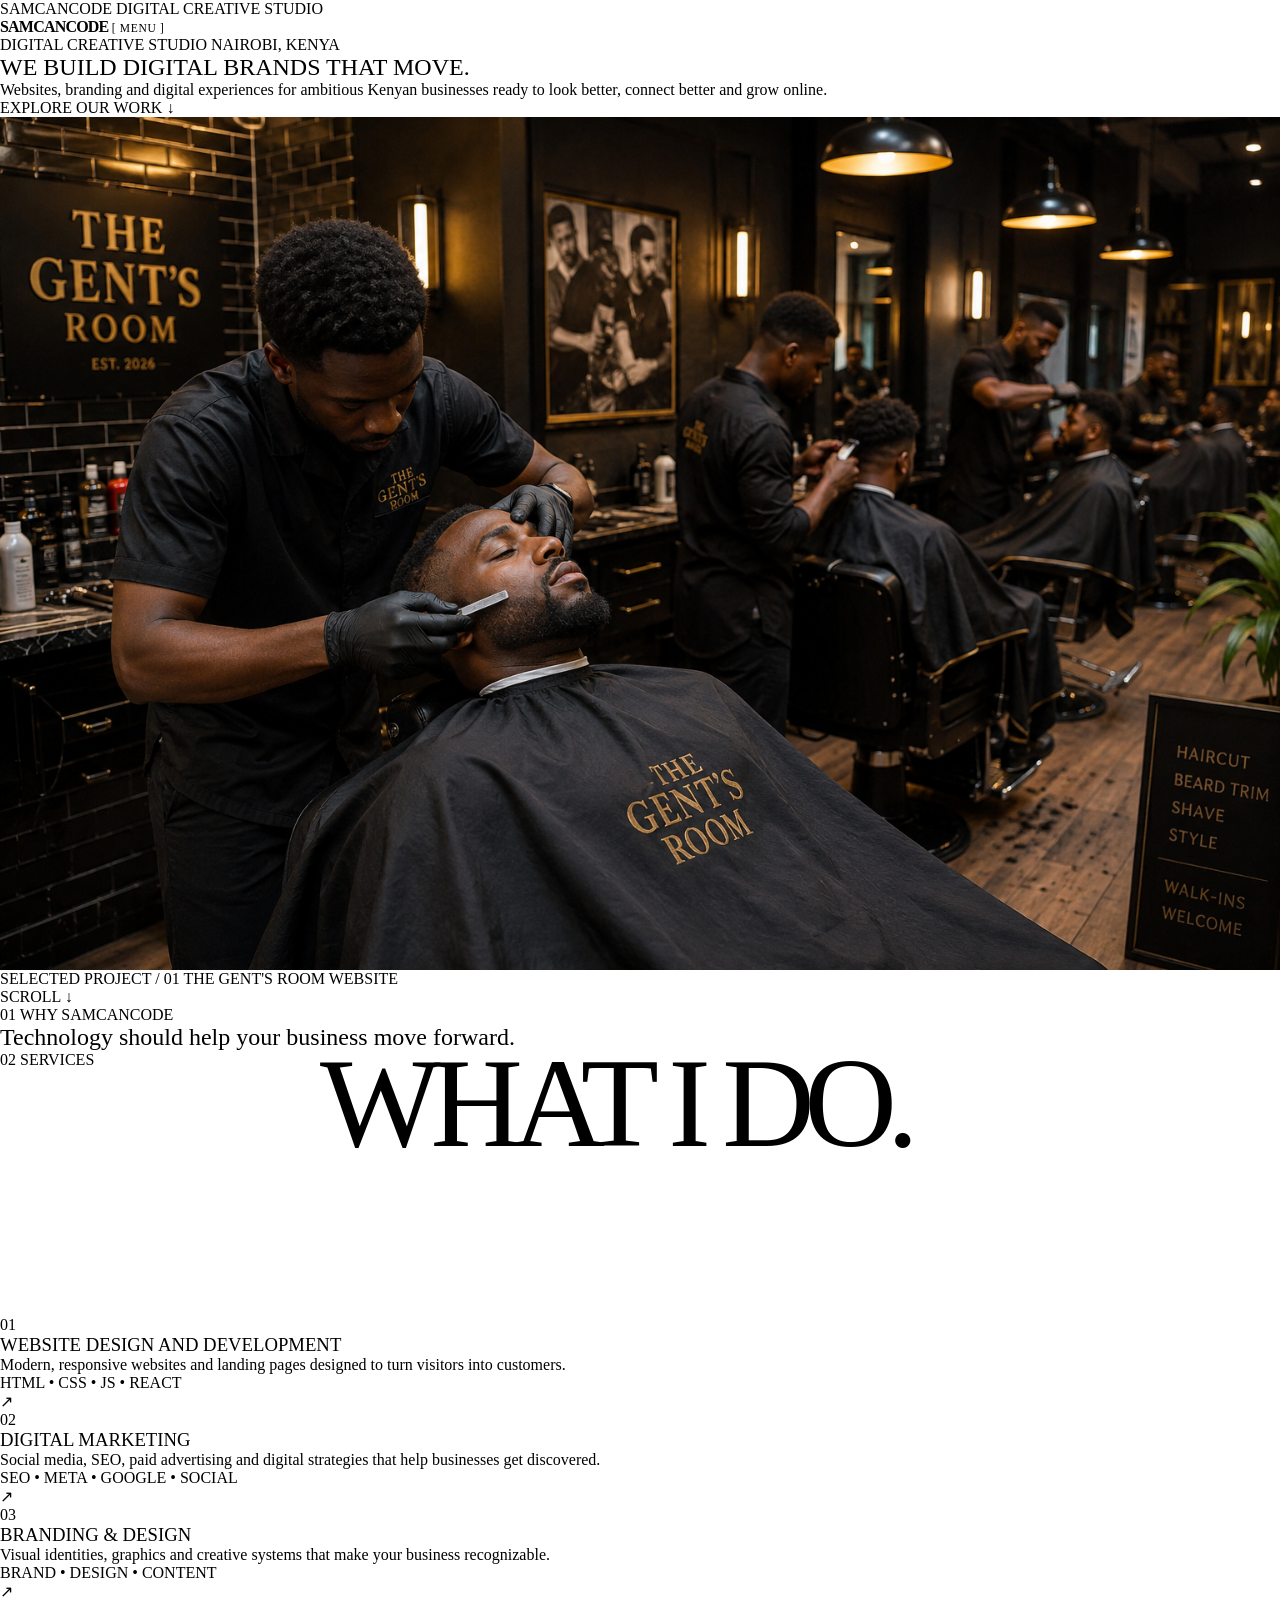
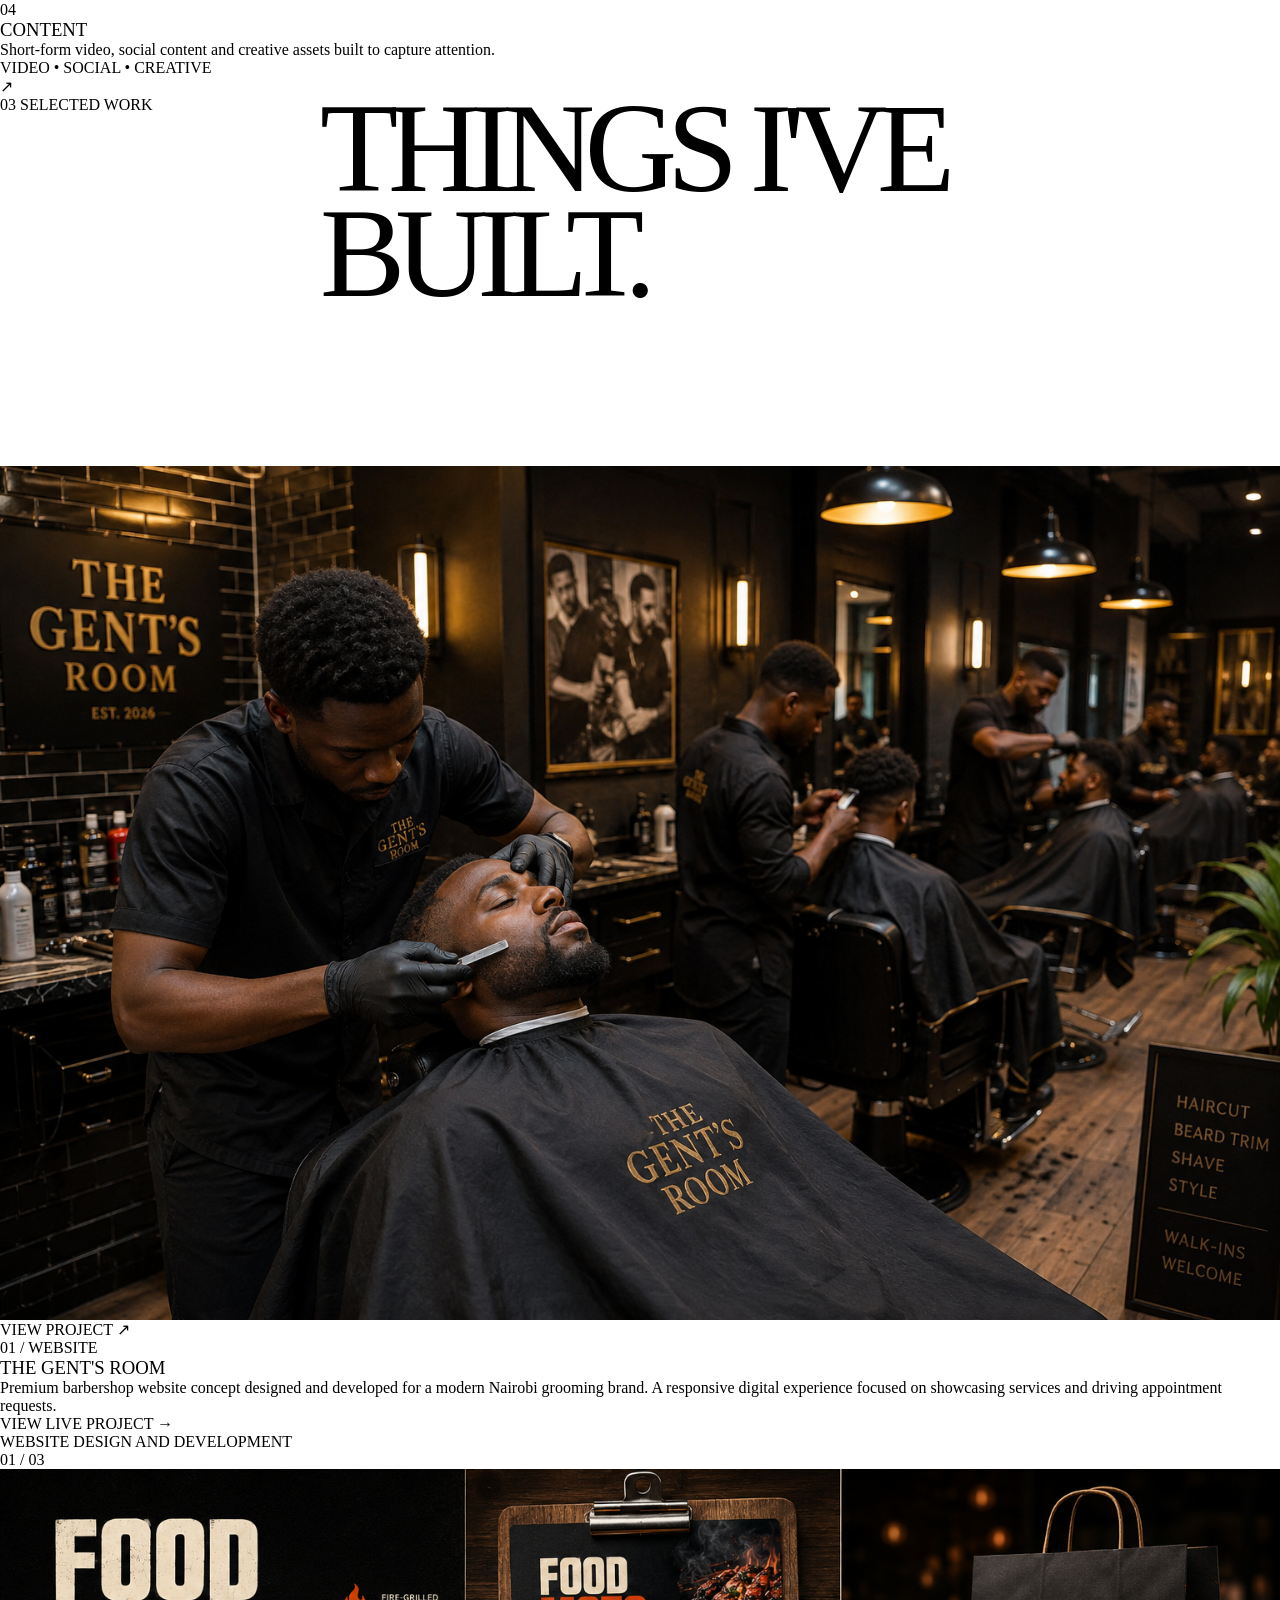
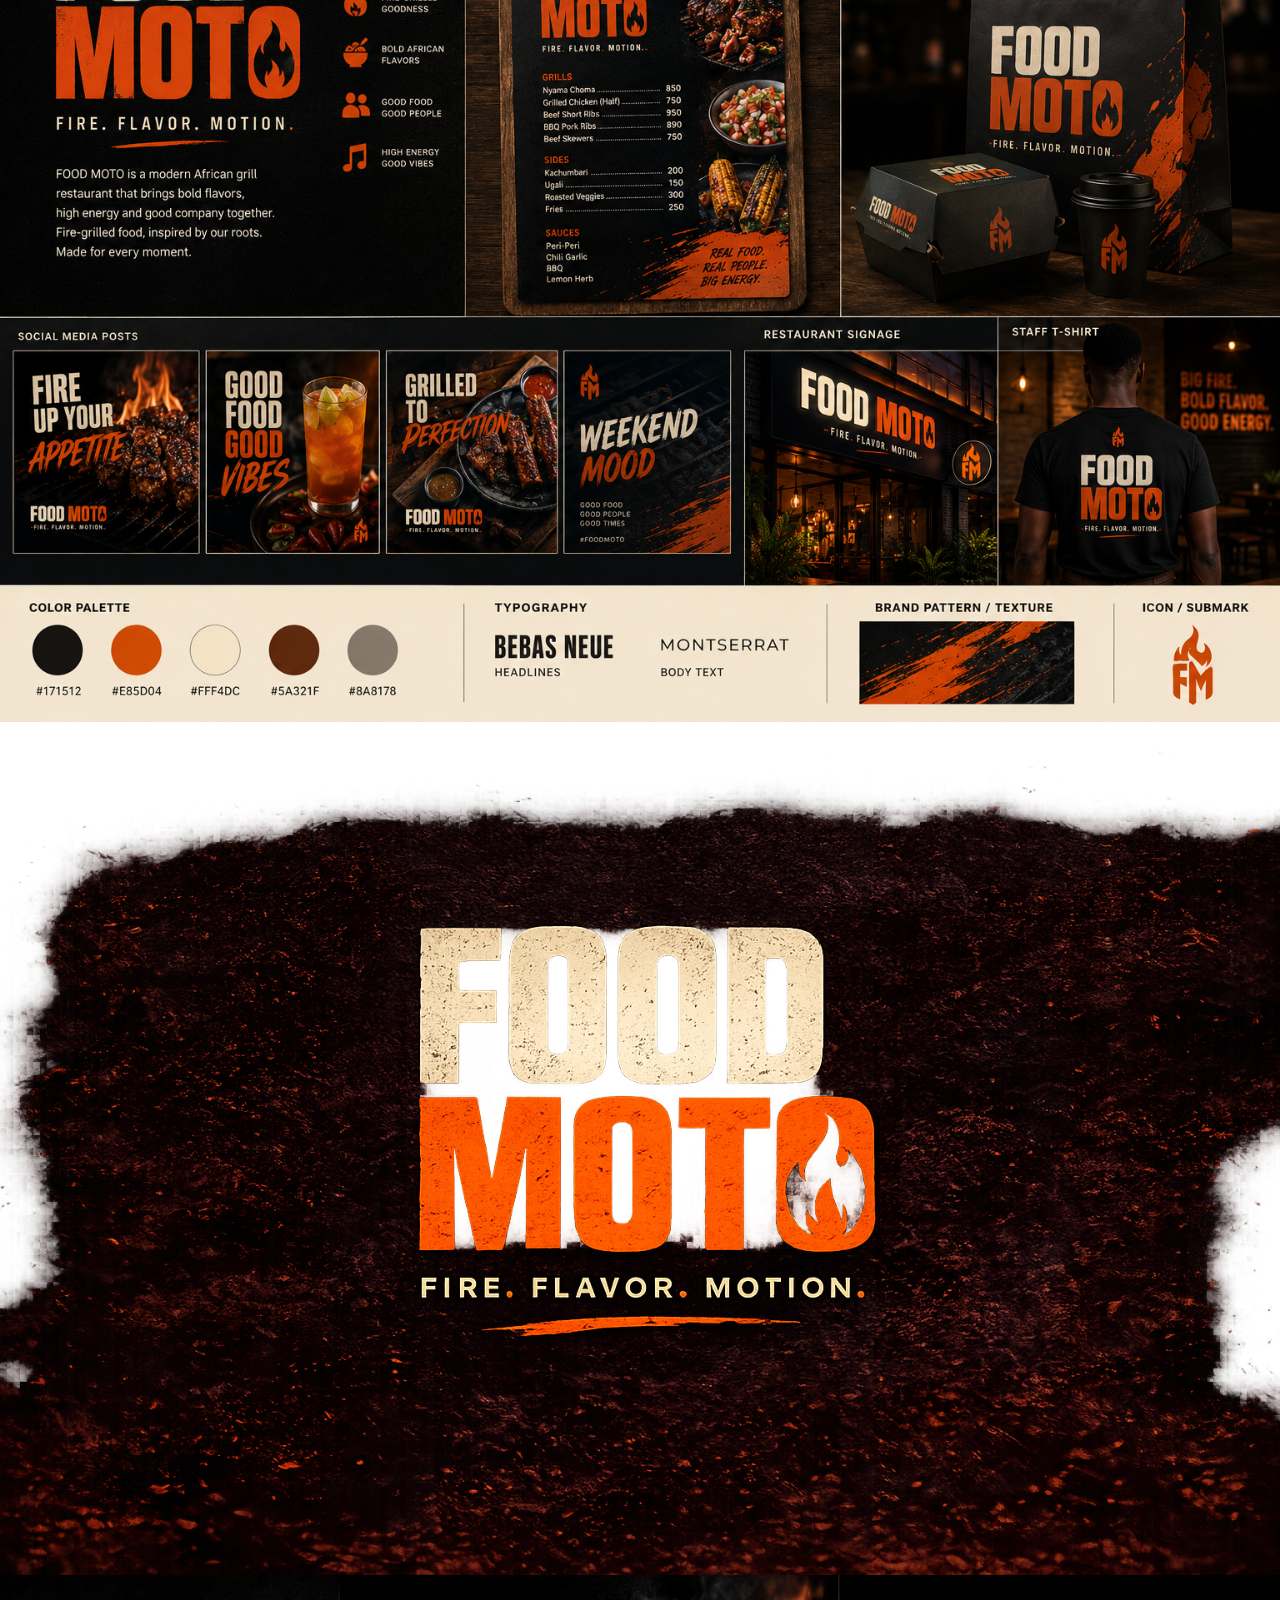
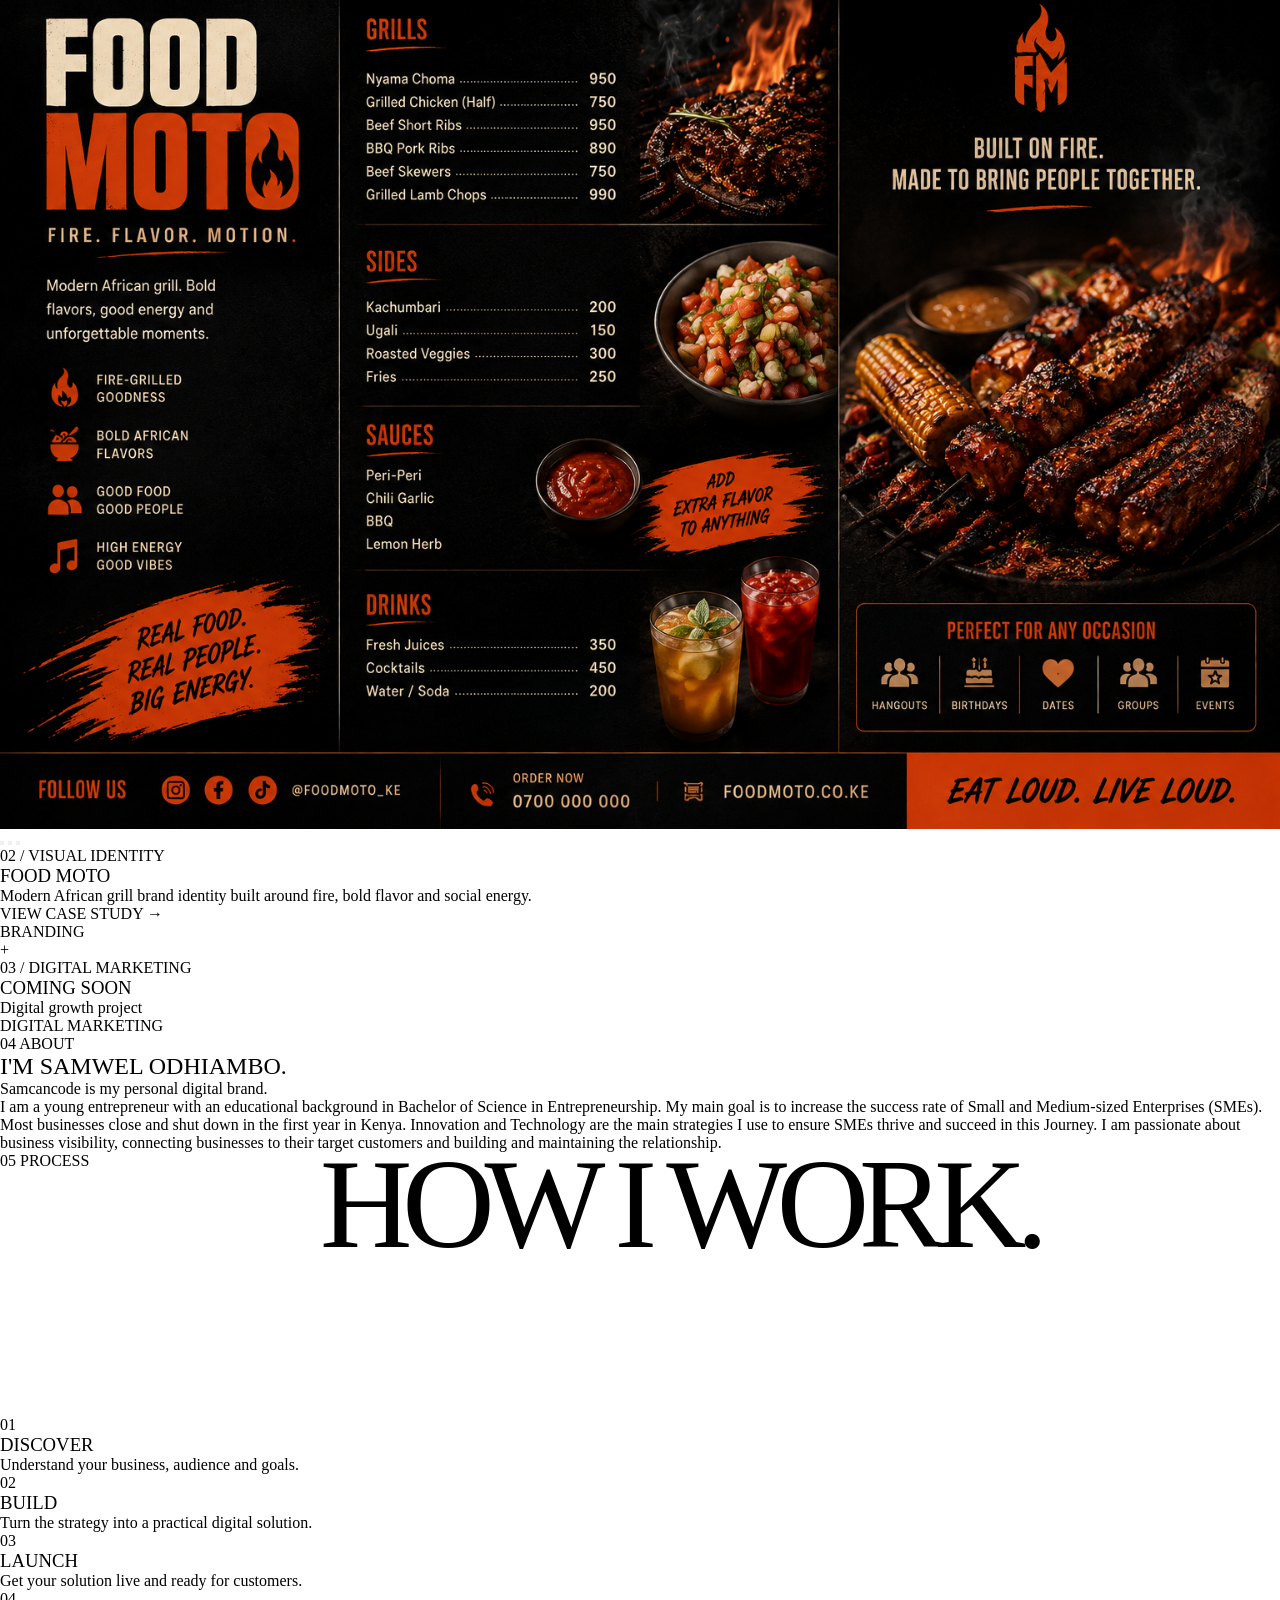
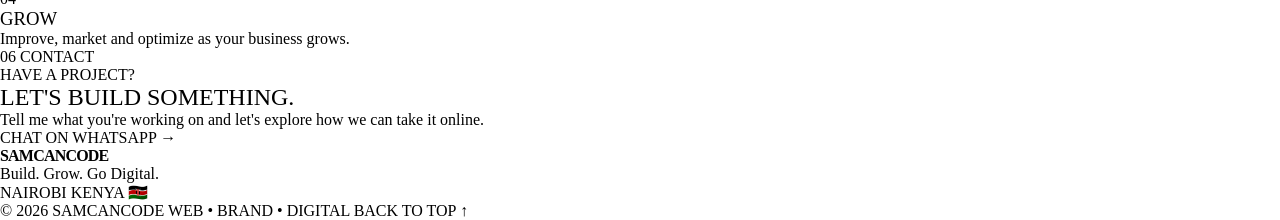
==== commit 32b1397d: "Update index.html" ====
--- a/index.html
+++ b/index.html
@@ -2,6 +2,7 @@
 <html lang="en">
 
 <head>
+
     <meta charset="UTF-8">
 
     <meta
@@ -24,7 +25,6 @@
         content="#1E2723"
     >
 
-    <!-- Open Graph -->
     <meta
         property="og:title"
         content="Samcancode — Build. Grow. Go Digital."
@@ -49,7 +49,11 @@
         Samcancode — Build. Grow. Go Digital.
     </title>
 
-    <!-- Fonts -->
+
+    <!-- =========================================================
+         FONTS
+         ========================================================= -->
+
     <link
         rel="preconnect"
         href="https://fonts.googleapis.com"
@@ -66,32 +70,38 @@
         rel="stylesheet"
     >
 
-    <!-- Main stylesheet -->
+
+    <!-- =========================================================
+         STYLESHEET
+         ========================================================= -->
+
     <link
         rel="stylesheet"
         href="style.css"
     >
+
 </head>
 
 
 <body>
+
 
     <!-- =========================================================
          PAGE TRANSITION
          ========================================================= -->
 
     <div
-        class="page-transition-overlay"
+        class="page-transition"
         aria-hidden="true"
     >
 
-        <div class="page-transition-inner">
-
-            <span class="page-transition-brand">
+        <div class="page-transition__inner">
+
+            <span class="page-transition__brand">
                 SAMCANCODE
             </span>
 
-            <span class="page-transition-label">
+            <span class="page-transition__label">
                 DIGITAL CREATIVE STUDIO
             </span>
 
@@ -99,23 +109,6 @@
 
     </div>
 
-
-    <!-- =========================================================
-         CUSTOM CURSOR
-         Desktop interaction will be controlled by JavaScript.
-         ========================================================= -->
-
-    <div
-        class="site-cursor"
-        aria-hidden="true"
-    >
-
-        <div class="cursor-view">
-            <span class="cursor-arrow">↗</span>
-            <span>VIEW</span>
-        </div>
-
-    </div>
 
 
     <!-- =========================================================
@@ -124,9 +117,8 @@
 
     <header class="site-header">
 
-        <div class="site-header-inner">
-
-            <!-- Brand -->
+        <div class="site-header__inner">
+
             <a
                 href="#top"
                 class="site-logo"
@@ -136,7 +128,6 @@
             </a>
 
 
-            <!-- Menu trigger -->
             <button
                 class="menu-trigger"
                 id="menu-trigger"
@@ -144,12 +135,19 @@
                 aria-expanded="false"
                 aria-controls="site-menu"
             >
+
                 <span>[</span>
-                MENU
+
+                <span>
+                    MENU
+                </span>
+
                 <span>]</span>
+
             </button>
 
         </div>
+
 
 
         <!-- =====================================================
@@ -162,98 +160,128 @@
             aria-hidden="true"
         >
 
-            <div class="site-menu-inner">
-
-                <div class="menu-header">
-
-                    <span class="menu-label">
+            <div class="site-menu__inner">
+
+
+                <div class="site-menu__top">
+
+                    <span>
                         NAVIGATION
                     </span>
 
-                    <span class="menu-location">
+                    <span>
                         NAIROBI, KENYA
                     </span>
 
                 </div>
 
 
-                <div class="menu-links">
+                <div class="site-menu__links">
+
 
                     <a
                         href="#work"
-                        class="menu-link"
+                        class="site-menu__link"
                     >
-                        <span class="menu-link-number">
+
+                        <span class="site-menu__number">
                             01
                         </span>
 
-                        <span class="menu-link-text">
+                        <span class="site-menu__text">
                             WORK
                         </span>
 
-                        <span class="menu-link-arrow">
+                        <span class="site-menu__arrow">
                             ↗
                         </span>
+
                     </a>
 
 
                     <a
                         href="#services"
-                        class="menu-link"
+                        class="site-menu__link"
                     >
-                        <span class="menu-link-number">
+
+                        <span class="site-menu__number">
                             02
                         </span>
 
-                        <span class="menu-link-text">
+                        <span class="site-menu__text">
                             SERVICES
                         </span>
 
-                        <span class="menu-link-arrow">
+                        <span class="site-menu__arrow">
                             ↗
                         </span>
+
                     </a>
 
 
                     <a
                         href="#about"
-                        class="menu-link"
+                        class="site-menu__link"
                     >
-                        <span class="menu-link-number">
+
+                        <span class="site-menu__number">
                             03
                         </span>
 
-                        <span class="menu-link-text">
+                        <span class="site-menu__text">
                             ABOUT
                         </span>
 
-                        <span class="menu-link-arrow">
+                        <span class="site-menu__arrow">
                             ↗
                         </span>
+
+                    </a>
+
+
+                    <a
+                        href="#process"
+                        class="site-menu__link"
+                    >
+
+                        <span class="site-menu__number">
+                            04
+                        </span>
+
+                        <span class="site-menu__text">
+                            PROCESS
+                        </span>
+
+                        <span class="site-menu__arrow">
+                            ↗
+                        </span>
+
                     </a>
 
 
                     <a
                         href="#contact"
-                        class="menu-link"
+                        class="site-menu__link"
                     >
-                        <span class="menu-link-number">
-                            04
-                        </span>
-
-                        <span class="menu-link-text">
+
+                        <span class="site-menu__number">
+                            05
+                        </span>
+
+                        <span class="site-menu__text">
                             CONTACT
                         </span>
 
-                        <span class="menu-link-arrow">
+                        <span class="site-menu__arrow">
                             ↗
                         </span>
+
                     </a>
 
                 </div>
 
 
-                <div class="menu-footer">
+                <div class="site-menu__bottom">
 
                     <span>
                         WEB • BRAND • DIGITAL
@@ -272,8 +300,9 @@
     </header>
 
 
+
     <!-- =========================================================
-         MAIN CONTENT
+         MAIN
          ========================================================= -->
 
     <main id="top">
@@ -284,50 +313,43 @@
              ===================================================== -->
 
         <section
-            class="hero-section"
-            aria-labelledby="hero-title"
+            class="hero"
+            id="hero"
         >
 
-            <div class="hero-section-inner">
-
-
-                <!-- Hero metadata -->
-
-                <div class="hero-meta">
-
-                    <span class="hero-eyebrow">
+            <div class="container hero__container">
+
+
+                <div class="hero__meta">
+
+                    <span>
                         DIGITAL CREATIVE STUDIO
                     </span>
 
-                    <span class="hero-location">
+                    <span>
                         NAIROBI, KENYA
                     </span>
 
                 </div>
 
 
-                <!-- Oversized hero statement -->
-
-                <div class="hero-title-wrapper">
-
-                    <h1
-                        id="hero-title"
-                        class="hero-title"
-                    >
-
-                        <span class="hero-title-line">
+                <div class="hero__heading">
+
+                    <h1>
+
+                        <span>
                             WE BUILD
                         </span>
 
-                        <span class="hero-title-line hero-title-accent">
+                        <span class="hero__heading-accent">
                             DIGITAL
                         </span>
 
-                        <span class="hero-title-line">
+                        <span>
                             BRANDS THAT
                         </span>
 
-                        <span class="hero-title-line hero-title-accent">
+                        <span class="hero__heading-accent">
                             MOVE.
                         </span>
 
@@ -336,13 +358,12 @@
                 </div>
 
 
-                <!-- Hero bottom -->
-
-                <div class="hero-footer">
-
-                    <div class="hero-description-wrapper">
-
-                        <p class="hero-description">
+                <div class="hero__bottom">
+
+
+                    <div class="hero__statement">
+
+                        <p>
                             Websites, branding and digital experiences
                             for ambitious Kenyan businesses ready to
                             look better, connect better and grow online.
@@ -353,14 +374,14 @@
 
                     <a
                         href="#work"
-                        class="hero-scroll-link"
+                        class="text-link hero__link"
                     >
 
                         <span>
                             EXPLORE OUR WORK
                         </span>
 
-                        <span class="hero-scroll-arrow">
+                        <span>
                             ↓
                         </span>
 
@@ -369,155 +390,53 @@
                 </div>
 
 
-                <!-- =================================================
-                     HERO VISUAL SYSTEM
-                     ================================================= -->
-
-                <div
-                    class="hero-visual"
-                    aria-hidden="true"
-                >
-
-                    <!-- Food Moto -->
-                    <div class="hero-project-card hero-project-card-one">
-
-                        <div class="hero-project-image">
-
-                            <img
-                                src="images/food-moto-1.png"
-                                alt=""
-                            >
-
-                        </div>
-
-                        <div class="hero-project-meta">
-
-                            <span>
-                                01
-                            </span>
-
-                            <strong>
-                                FOOD MOTO
-                            </strong>
-
-                            <small>
-                                BRANDING
-                            </small>
-
-                        </div>
+                <div class="hero__visual">
+
+                    <div class="hero__visual-image">
+
+                        <img
+                            src="images/gents-room.png"
+                            alt="The Gent's Room barbershop website project"
+                        >
 
                     </div>
 
 
-                    <!-- The Gent's Room -->
-                    <div class="hero-project-card hero-project-card-two">
-
-                        <div class="hero-project-image">
-
-                            <img
-                                src="images/hero.png"
-                                alt=""
-                            >
-
-                        </div>
-
-                        <div class="hero-project-meta">
-
-                            <span>
-                                02
-                            </span>
-
-                            <strong>
-                                THE GENT'S ROOM
-                            </strong>
-
-                            <small>
-                                WEB DEVELOPMENT
-                            </small>
-
-                        </div>
+                    <div class="hero__visual-meta">
+
+                        <span>
+                            SELECTED PROJECT / 01
+                        </span>
+
+                        <span>
+                            THE GENT'S ROOM
+                        </span>
+
+                        <span>
+                            WEBSITE
+                        </span>
 
                     </div>
 
-
-                    <!-- Code visual -->
-                    <div class="hero-code-card">
-
-                        <div class="code-card-header">
-
-                            <span></span>
-                            <span></span>
-                            <span></span>
-
-                        </div>
-
-                        <div class="code-card-content">
-
-                            <span class="code-purple">
-                                &lt;brand&gt;
-                            </span>
-
-                            <span>
-                                ideas
-                            </span>
-
-                            <span class="code-orange">
-                                →
-                            </span>
-
-                            <span class="code-green">
-                                digital
-                            </span>
-
-                            <span class="code-purple">
-                                &lt;/brand&gt;
-                            </span>
-
-                        </div>
-
-                    </div>
-
-
-                    <!-- Nairobi sticker -->
-                    <div class="hero-sticker">
-
-                        <span>
-                            MADE
-                        </span>
-
-                        <strong>
-                            IN
-                        </strong>
-
-                        <span>
-                            NAIROBI
-                        </span>
-
-                        <b>
-                            ↗
-                        </b>
-
-                    </div>
-
-
-                    <!-- Scroll indicator -->
-                    <div class="hero-motion-indicator">
-
-                        <span>
-                            SCROLL
-                        </span>
-
-                        <strong>
-                            ↓
-                        </strong>
-
-                    </div>
+                </div>
+
+
+                <div class="hero__scroll">
+
+                    <span>
+                        SCROLL
+                    </span>
+
+                    <span>
+                        ↓
+                    </span>
 
                 </div>
 
             </div>
 
         </section>
+
 
 
         <!-- =====================================================
@@ -525,11 +444,12 @@
              ===================================================== -->
 
         <section
-            class="intro-section"
-            aria-labelledby="intro-title"
+            class="intro"
+            id="intro"
         >
 
-            <div class="intro-section-inner">
+            <div class="container">
+
 
                 <div class="section-meta">
 
@@ -544,12 +464,11 @@
                 </div>
 
 
-                <div class="intro-content">
-
-                    <h2 id="intro-title">
+                <div class="intro__content">
+
+                    <h2>
 
                         Technology should help
-
                         <span>
                             your business move forward.
                         </span>
@@ -561,6 +480,7 @@
             </div>
 
         </section>
+
 
 
         <!-- =====================================================
@@ -568,168 +488,176 @@
              ===================================================== -->
 
         <section
-            class="services-section"
+            class="services"
             id="services"
-            aria-labelledby="services-title"
         >
 
-            <div class="section-container">
+            <div class="container">
 
 
                 <div class="section-header">
 
-                    <div class="section-index">
-                        02 / SERVICES
+                    <div class="section-meta">
+
+                        <span>
+                            02
+                        </span>
+
+                        <span>
+                            SERVICES
+                        </span>
+
                     </div>
 
-                    <h2
-                        id="services-title"
-                        class="section-title"
-                    >
+
+                    <h2 class="section-title">
+
                         WHAT I
-                        <span>DO.</span>
+                        <span>
+                            DO.
+                        </span>
+
                     </h2>
 
                 </div>
 
 
-                <div class="services-list">
-
-
-                    <!-- Service 01 -->
-
-                    <article class="service-item">
-
-                        <div class="service-number">
+                <div class="services__list">
+
+
+                    <!-- SERVICE 01 -->
+
+                    <article class="service">
+
+                        <div class="service__number">
                             01
                         </div>
 
-                        <div class="service-main">
-
-                            <h3 class="service-title">
+
+                        <div class="service__main">
+
+                            <h3>
                                 WEBSITE DESIGN AND DEVELOPMENT
                             </h3>
 
-                            <p class="service-description">
+                            <p>
                                 Modern, responsive websites and landing pages
                                 designed to turn visitors into customers.
                             </p>
 
-                            <span class="service-tech">
+                            <span class="service__tools">
                                 HTML • CSS • JS • REACT
                             </span>
 
                         </div>
 
-                        <div
-                            class="service-arrow"
-                            aria-hidden="true"
-                        >
+
+                        <div class="service__arrow">
                             ↗
                         </div>
 
                     </article>
 
 
-                    <!-- Service 02 -->
-
-                    <article class="service-item">
-
-                        <div class="service-number">
+
+                    <!-- SERVICE 02 -->
+
+                    <article class="service">
+
+                        <div class="service__number">
                             02
                         </div>
 
-                        <div class="service-main">
-
-                            <h3 class="service-title">
+
+                        <div class="service__main">
+
+                            <h3>
                                 DIGITAL MARKETING
                             </h3>
 
-                            <p class="service-description">
+                            <p>
                                 Social media, SEO, paid advertising and digital
                                 strategies that help businesses get discovered.
                             </p>
 
-                            <span class="service-tech">
+                            <span class="service__tools">
                                 SEO • META • GOOGLE • SOCIAL
                             </span>
 
                         </div>
 
-                        <div
-                            class="service-arrow"
-                            aria-hidden="true"
-                        >
+
+                        <div class="service__arrow">
                             ↗
                         </div>
 
                     </article>
 
 
-                    <!-- Service 03 -->
-
-                    <article class="service-item">
-
-                        <div class="service-number">
+
+                    <!-- SERVICE 03 -->
+
+                    <article class="service">
+
+                        <div class="service__number">
                             03
                         </div>
 
-                        <div class="service-main">
-
-                            <h3 class="service-title">
+
+                        <div class="service__main">
+
+                            <h3>
                                 BRANDING & DESIGN
                             </h3>
 
-                            <p class="service-description">
+                            <p>
                                 Visual identities, graphics and creative systems
                                 that make your business recognizable.
                             </p>
 
-                            <span class="service-tech">
+                            <span class="service__tools">
                                 BRAND • DESIGN • CONTENT
                             </span>
 
                         </div>
 
-                        <div
-                            class="service-arrow"
-                            aria-hidden="true"
-                        >
+
+                        <div class="service__arrow">
                             ↗
                         </div>
 
                     </article>
 
 
-                    <!-- Service 04 -->
-
-                    <article class="service-item">
-
-                        <div class="service-number">
+
+                    <!-- SERVICE 04 -->
+
+                    <article class="service">
+
+                        <div class="service__number">
                             04
                         </div>
 
-                        <div class="service-main">
-
-                            <h3 class="service-title">
+
+                        <div class="service__main">
+
+                            <h3>
                                 CONTENT
                             </h3>
 
-                            <p class="service-description">
+                            <p>
                                 Short-form video, social content and creative
                                 assets built to capture attention.
                             </p>
 
-                            <span class="service-tech">
+                            <span class="service__tools">
                                 VIDEO • SOCIAL • CREATIVE
                             </span>
 
                         </div>
 
-                        <div
-                            class="service-arrow"
-                            aria-hidden="true"
-                        >
+
+                        <div class="service__arrow">
                             ↗
                         </div>
 
@@ -740,6 +668,7 @@
             </div>
 
         </section>
+
 
 
         <!-- =====================================================
@@ -747,40 +676,614 @@
              ===================================================== -->
 
         <section
-            class="work-section"
+            class="work"
             id="work"
-            aria-labelledby="work-title"
         >
 
-            <div class="section-container">
+            <div class="container">
 
 
                 <div class="section-header">
 
-                    <div class="section-index">
-                        03 / SELECTED WORK
+                    <div class="section-meta">
+
+                        <span>
+                            03
+                        </span>
+
+                        <span>
+                            SELECTED WORK
+                        </span>
+
                     </div>
 
-                    <h2
-                        id="work-title"
-                        class="section-title"
-                    >
+
+                    <h2 class="section-title">
+
                         THINGS I'VE
-                        <span>BUILT.</span>
+                        <span>
+                            BUILT.
+                        </span>
+
                     </h2>
 
                 </div>
 
 
+
                 <!-- =================================================
-                     PROJECT 01 — THE GENT'S ROOM
+                     CASE STUDY 01 — THE GENT'S ROOM
                      ================================================= -->
 
                 <article
-                    class="project-case-study project-case-study-one"
+                    class="case-study case-study--primary"
                     data-project="01"
                 >
 
                     <a
-                        href="
-
+                        href="https://samcancode.github.io/the-gents-room/"
+                        target="_blank"
+                        rel="noopener noreferrer"
+                        class="case-study__visual"
+                    >
+
+                        <img
+                            src="images/gents-room.png"
+                            alt="The Gent's Room barbershop website"
+                        >
+
+                        <span class="case-study__view">
+                            VIEW PROJECT ↗
+                        </span>
+
+                    </a>
+
+
+                    <div class="case-study__details">
+
+
+                        <div class="case-study__index">
+                            01 / WEBSITE
+                        </div>
+
+
+                        <div class="case-study__content">
+
+                            <h3>
+                                THE GENT'S ROOM
+                            </h3>
+
+                            <p>
+                                Premium barbershop website concept designed
+                                and developed for a modern Nairobi grooming
+                                brand. A responsive digital experience focused
+                                on showcasing services and driving appointment
+                                requests.
+                            </p>
+
+                            <a
+                                href="https://samcancode.github.io/the-gents-room/"
+                                target="_blank"
+                                rel="noopener noreferrer"
+                                class="text-link"
+                            >
+                                VIEW LIVE PROJECT →
+                            </a>
+
+                        </div>
+
+
+                        <div class="case-study__category">
+                            WEBSITE DESIGN AND DEVELOPMENT
+                        </div>
+
+                    </div>
+
+                </article>
+
+
+
+                <!-- =================================================
+                     CASE STUDY 02 — FOOD MOTO
+                     ================================================= -->
+
+                <article
+                    class="case-study case-study--secondary"
+                    data-project="02"
+                >
+
+                    <div class="case-study__visual">
+
+                        <div class="project-counter">
+                            <span>01</span>
+                            <span>/ 03</span>
+                        </div>
+
+
+                        <div class="project-images">
+
+                            <div class="project-image is-active">
+                                <img
+                                    src="images/food-moto-1.png"
+                                    alt="FOOD MOTO brand identity"
+                                >
+                            </div>
+
+                            <div class="project-image">
+                                <img
+                                    src="images/food-moto-2.png"
+                                    alt="FOOD MOTO visual identity"
+                                >
+                            </div>
+
+                            <div class="project-image">
+                                <img
+                                    src="images/food-moto-3.png"
+                                    alt="FOOD MOTO restaurant branding"
+                                >
+                            </div>
+
+                        </div>
+
+
+                        <div class="project-dots">
+
+                            <button
+                                type="button"
+                                class="project-dot is-active"
+                                data-slide="0"
+                                aria-label="Show FOOD MOTO image 1"
+                            ></button>
+
+                            <button
+                                type="button"
+                                class="project-dot"
+                                data-slide="1"
+                                aria-label="Show FOOD MOTO image 2"
+                            ></button>
+
+                            <button
+                                type="button"
+                                class="project-dot"
+                                data-slide="2"
+                                aria-label="Show FOOD MOTO image 3"
+                            ></button>
+
+                        </div>
+
+                    </div>
+
+
+                    <div class="case-study__details">
+
+
+                        <div class="case-study__index">
+                            02 / VISUAL IDENTITY
+                        </div>
+
+
+                        <div class="case-study__content">
+
+                            <h3>
+                                FOOD MOTO
+                            </h3>
+
+                            <p>
+                                Modern African grill brand identity built
+                                around fire, bold flavor and social energy.
+                            </p>
+
+                            <a
+                                href="food-moto.html"
+                                class="text-link"
+                            >
+                                VIEW CASE STUDY →
+                            </a>
+
+                        </div>
+
+
+                        <div class="case-study__category">
+                            BRANDING
+                        </div>
+
+                    </div>
+
+                </article>
+
+
+
+                <!-- =================================================
+                     CASE STUDY 03 — COMING SOON
+                     ================================================= -->
+
+                <article
+                    class="case-study case-study--coming-soon"
+                    data-project="03"
+                >
+
+                    <div class="case-study__visual">
+
+                        <div class="coming-soon-mark">
+                            +
+                        </div>
+
+                    </div>
+
+
+                    <div class="case-study__details">
+
+
+                        <div class="case-study__index">
+                            03 / DIGITAL MARKETING
+                        </div>
+
+
+                        <div class="case-study__content">
+
+                            <h3>
+                                COMING SOON
+                            </h3>
+
+                            <p>
+                                Digital growth project
+                            </p>
+
+                        </div>
+
+
+                        <div class="case-study__category">
+                            DIGITAL MARKETING
+                        </div>
+
+                    </div>
+
+                </article>
+
+            </div>
+
+        </section>
+
+
+
+        <!-- =====================================================
+             ABOUT
+             ===================================================== -->
+
+        <section
+            class="about"
+            id="about"
+        >
+
+            <div class="container">
+
+
+                <div class="section-meta">
+
+                    <span>
+                        04
+                    </span>
+
+                    <span>
+                        ABOUT
+                    </span>
+
+                </div>
+
+
+                <div class="about__grid">
+
+
+                    <h2>
+                        I'M
+                        <span>
+                            SAMWEL ODHIAMBO.
+                        </span>
+                    </h2>
+
+
+                    <div class="about__content">
+
+                        <p class="about__lead">
+                            Samcancode is my personal digital brand.
+                        </p>
+
+
+                        <p>
+                            I am a young entrepreneur with an educational
+                            background in Bachelor of Science in Entrepreneurship.
+                            My main goal is to increase the success rate of Small
+                            and Medium-sized Enterprises (SMEs). Most businesses
+                            close and shut down in the first year in Kenya.
+                            Innovation and Technology are the main strategies I
+                            use to ensure SMEs thrive and succeed in this Journey.
+                            I am passionate about business visibility, connecting
+                            businesses to their target customers and building
+                            and maintaining the relationship.
+                        </p>
+
+                    </div>
+
+                </div>
+
+            </div>
+
+        </section>
+
+
+
+        <!-- =====================================================
+             PROCESS
+             ===================================================== -->
+
+        <section
+            class="process"
+            id="process"
+        >
+
+            <div class="container">
+
+
+                <div class="section-header">
+
+                    <div class="section-meta">
+
+                        <span>
+                            05
+                        </span>
+
+                        <span>
+                            PROCESS
+                        </span>
+
+                    </div>
+
+
+                    <h2 class="section-title">
+
+                        HOW I
+                        <span>
+                            WORK.
+                        </span>
+
+                    </h2>
+
+                </div>
+
+
+                <div class="process__list">
+
+
+                    <article class="process-step">
+
+                        <span>
+                            01
+                        </span>
+
+                        <div>
+
+                            <h3>
+                                DISCOVER
+                            </h3>
+
+                            <p>
+                                Understand your business, audience and goals.
+                            </p>
+
+                        </div>
+
+                    </article>
+
+
+                    <article class="process-step">
+
+                        <span>
+                            02
+                        </span>
+
+                        <div>
+
+                            <h3>
+                                BUILD
+                            </h3>
+
+                            <p>
+                                Turn the strategy into a practical digital solution.
+                            </p>
+
+                        </div>
+
+                    </article>
+
+
+                    <article class="process-step">
+
+                        <span>
+                            03
+                        </span>
+
+                        <div>
+
+                            <h3>
+                                LAUNCH
+                            </h3>
+
+                            <p>
+                                Get your solution live and ready for customers.
+                            </p>
+
+                        </div>
+
+                    </article>
+
+
+                    <article class="process-step">
+
+                        <span>
+                            04
+                        </span>
+
+                        <div>
+
+                            <h3>
+                                GROW
+                            </h3>
+
+                            <p>
+                                Improve, market and optimize as your business grows.
+                            </p>
+
+                        </div>
+
+                    </article>
+
+                </div>
+
+            </div>
+
+        </section>
+
+
+
+        <!-- =====================================================
+             CONTACT
+             ===================================================== -->
+
+        <section
+            class="contact"
+            id="contact"
+        >
+
+            <div class="container">
+
+
+                <div class="section-meta">
+
+                    <span>
+                        06
+                    </span>
+
+                    <span>
+                        CONTACT
+                    </span>
+
+                </div>
+
+
+                <div class="contact__content">
+
+
+                    <p class="contact__eyebrow">
+                        HAVE A PROJECT?
+                    </p>
+
+
+                    <h2>
+
+                        LET'S BUILD
+                        <span>
+                            SOMETHING.
+                        </span>
+
+                    </h2>
+
+
+                    <p class="contact__description">
+                        Tell me what you're working on and let's explore
+                        how we can take it online.
+                    </p>
+
+
+                    <a
+                        href="https://wa.me/?text=Hi%20Samcancode%2C%20I%27d%20like%20to%20discuss%20a%20project"
+                        class="contact__button"
+                        target="_blank"
+                        rel="noopener noreferrer"
+                    >
+                        CHAT ON WHATSAPP →
+                    </a>
+
+                </div>
+
+            </div>
+
+        </section>
+
+    </main>
+
+
+
+    <!-- =========================================================
+         FOOTER
+         ========================================================= -->
+
+    <footer class="site-footer">
+
+        <div class="container">
+
+
+            <div class="site-footer__main">
+
+
+                <div class="site-footer__brand">
+
+                    <a
+                        href="#top"
+                        class="site-logo"
+                    >
+                        SAMCANCODE
+                    </a>
+
+                    <p>
+                        Build. Grow. Go Digital.
+                    </p>
+
+                </div>
+
+
+                <div class="site-footer__location">
+
+                    <span>
+                        NAIROBI
+                    </span>
+
+                    <span>
+                        KENYA 🇰🇪
+                    </span>
+
+                </div>
+
+            </div>
+
+
+            <div class="site-footer__bottom">
+
+                <span>
+                    © 2026 SAMCANCODE
+                </span>
+
+                <span>
+                    WEB • BRAND • DIGITAL
+                </span>
+
+                <a href="#top">
+                    BACK TO TOP ↑
+                </a>
+
+            </div>
+
+        </div>
+
+    </footer>
+
+
+
+    <!-- =========================================================
+         JAVASCRIPT
+         ========================================================= -->
+
+    <script src="script.js"></script>
+
+</body>
+
+</html>
